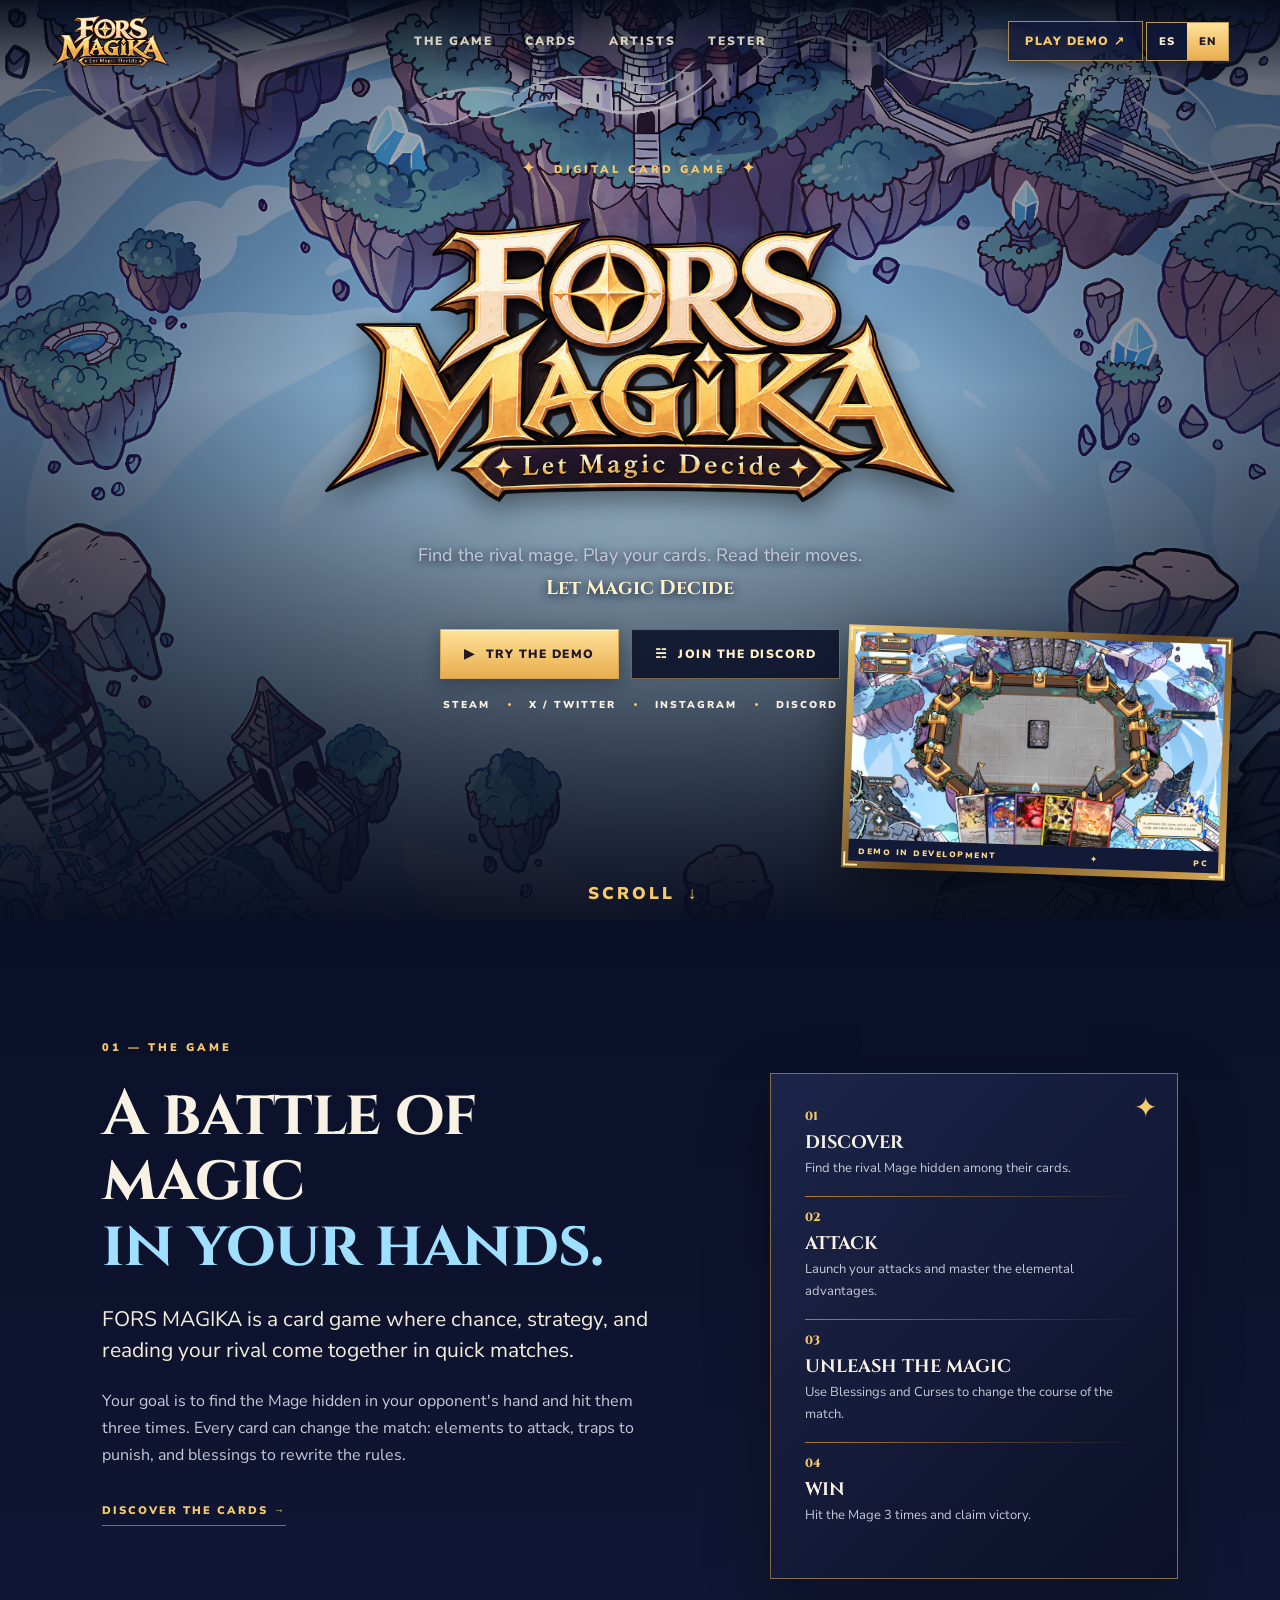
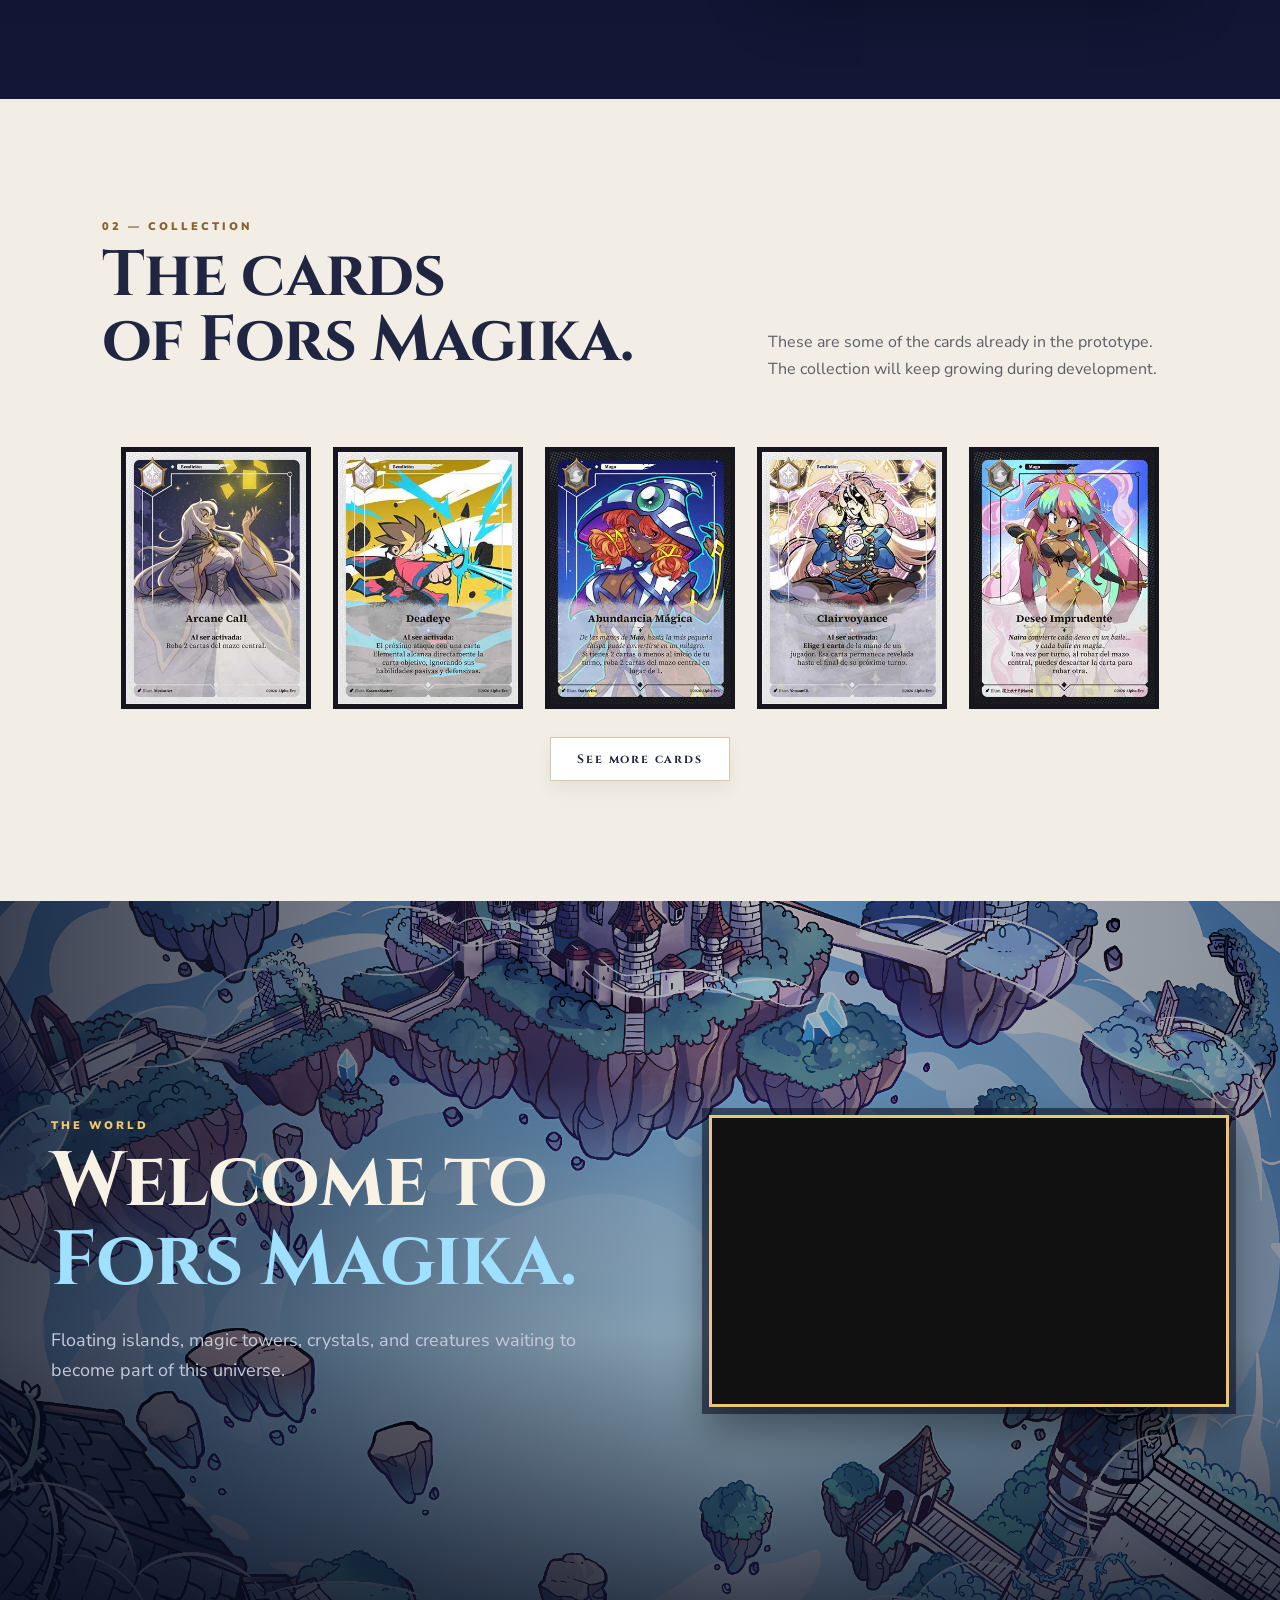
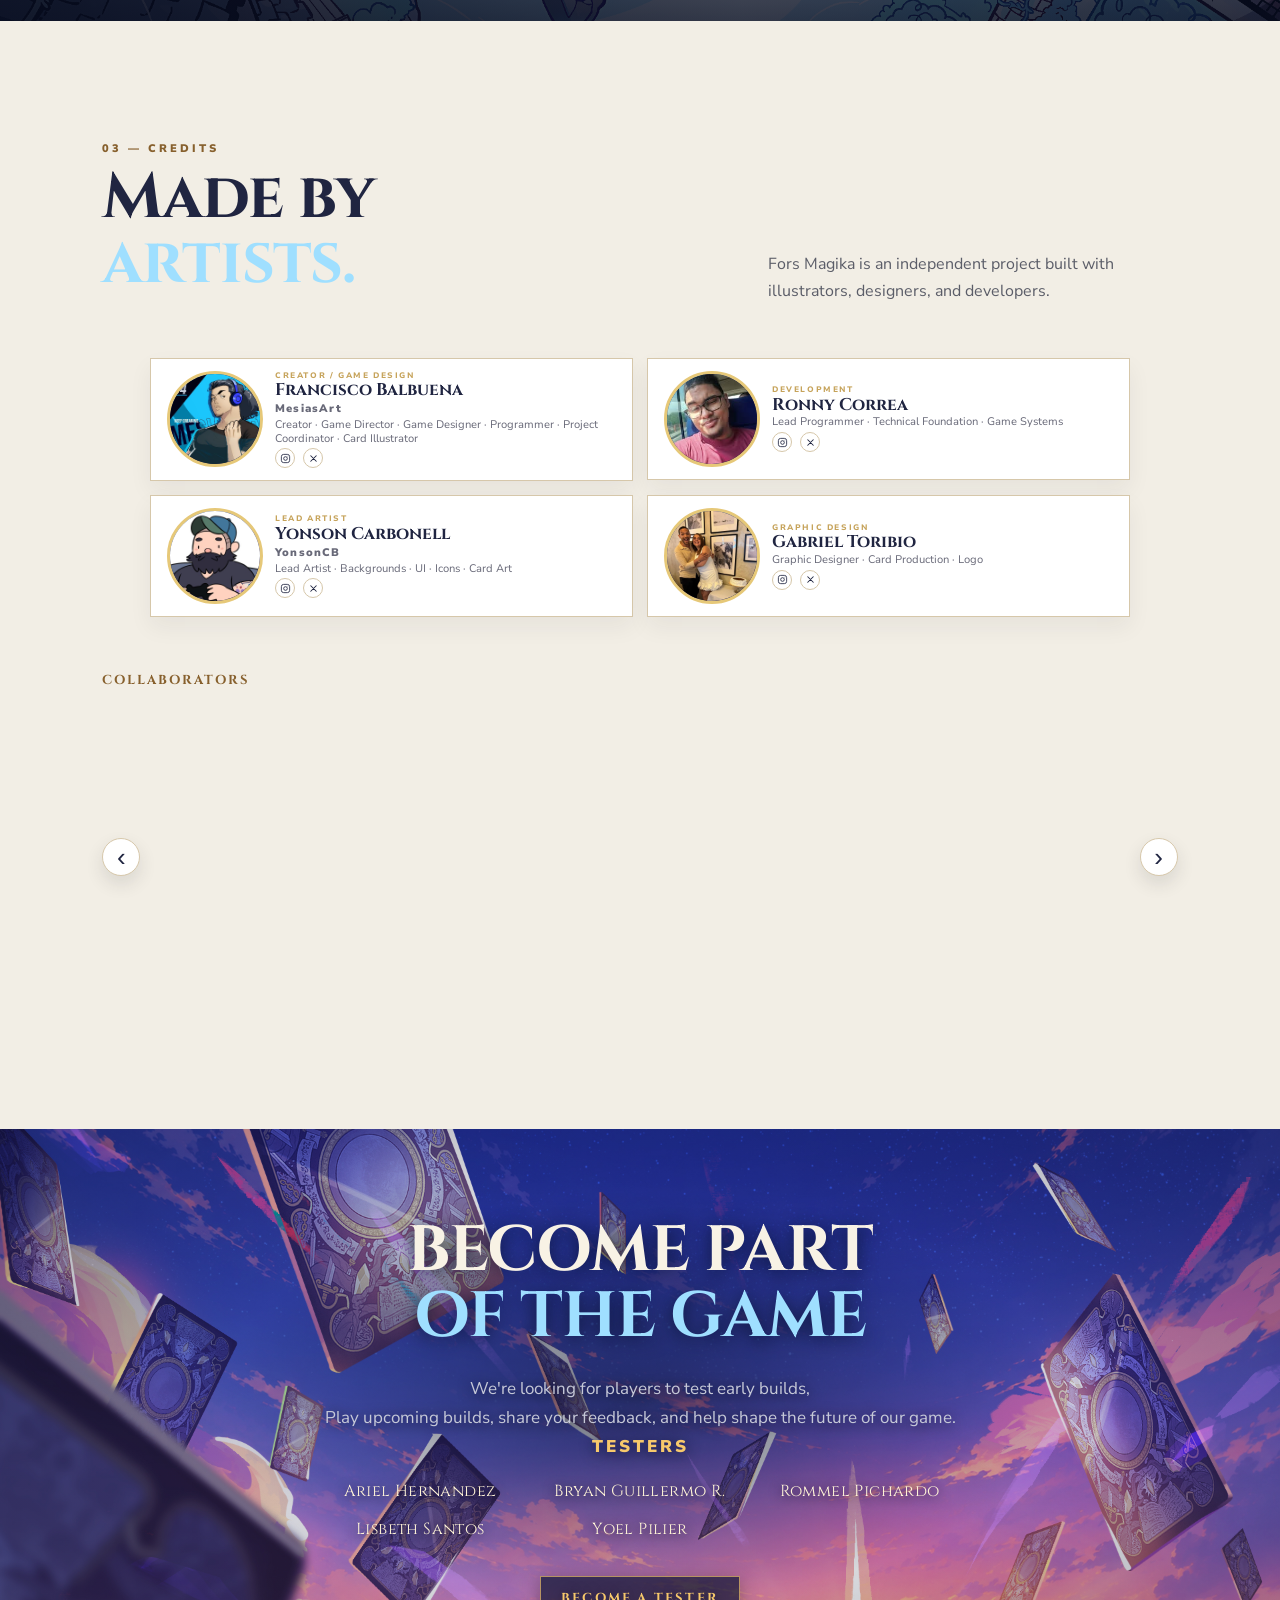
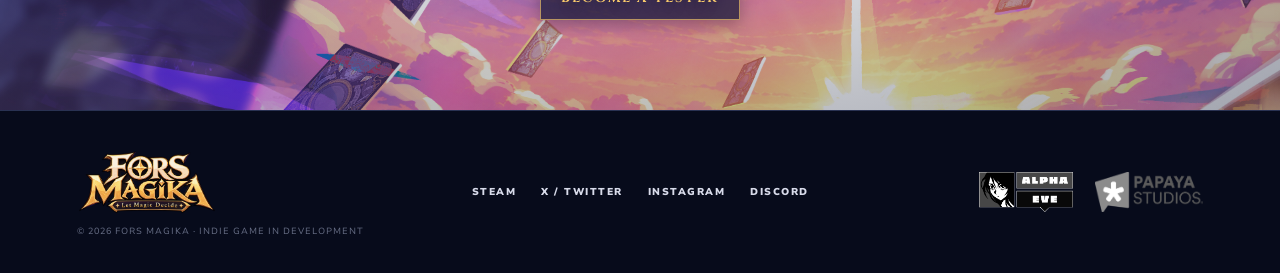
==== index.html @ 30193853 "Rename game to Fors Magika and update logo and cards" ====
<!doctype html>
<html lang="es">
<head>
  <meta charset="utf-8">
  <meta name="viewport" content="width=device-width,initial-scale=1">
  <title data-i18n="meta.homeTitle">Fors Magika — Let Magic Decide</title>
  <meta name="description" data-i18n-content="meta.homeDesc" content="Fors Magika — Let Magic Decide. Un juego de cartas de magia, estrategia y azar. Prueba el demo y únete a la comunidad.">
  <link rel="stylesheet" href="styles.css">
</head>
<body>
  <div class="site-glow"></div>

  <header class="nav">
    <a class="brand" href="#top" aria-label="Fors Magika">
      <img src="assets/logo.png" alt="Fors Magika">
    </a>
    <nav class="nav-links">
      <a href="#game" data-i18n="nav.game">EL JUEGO</a>
      <div class="nav-drop">
        <a href="#cards" data-i18n="nav.cards">CARTAS</a>
        <div class="nav-drop-menu">
          <a href="catalogo.html#cartas" data-i18n="nav.catalog">CATÁLOGO COMPLETO</a>
        </div>
      </div>
      <a href="#artists" data-i18n="nav.artists">ARTISTAS</a>
      <a href="#community" data-i18n="nav.tester">TESTER</a>
    </nav>
    <a class="nav-cta" href="https://www.dropbox.com/scl/fi/zvdg9tkw7526hhj1p68f7/Magikalea.zip?rlkey=9cxnkobzp02itu0sd5bcvub9m&amp;st=lr6iy9vp&amp;dl=1" target="_blank" rel="noreferrer"><span data-i18n="nav.demo">JUGAR DEMO</span> <span>↗</span></a>
  </header>

  <main id="top">
    <section class="hero">
      <div class="hero-art"></div>
      <div class="hero-vignette"></div>

      <div class="hero-content">
        <div class="eyebrow"><span class="spark">✦</span> <span data-i18n="hero.eyebrow">JUEGO DE CARTAS DIGITAL</span> <span class="spark">✦</span></div>
        <img class="hero-logo" src="assets/logo.png" alt="Fors Magika — Let Magic Decide">
        <p class="hero-copy">
          <span data-i18n="hero.copy">Encuentra al mago rival. Juega tus cartas. Lee sus movimientos.</span>
          <strong data-i18n="hero.strong">Let Magic Decide</strong>
        </p>
        <div class="hero-actions">
          <a class="btn btn-gold" href="https://www.dropbox.com/scl/fi/zvdg9tkw7526hhj1p68f7/Magikalea.zip?rlkey=9cxnkobzp02itu0sd5bcvub9m&amp;st=lr6iy9vp&amp;dl=1" target="_blank" rel="noreferrer">
            <span class="btn-icon">▶</span> <span data-i18n="hero.demo">PROBAR EL DEMO</span>
          </a>
          <a class="btn btn-dark" href="TU_LINK_DISCORD" target="_blank" rel="noreferrer">
            <span class="btn-icon">☵</span> <span data-i18n="hero.discord">UNIRME AL DISCORD</span>
          </a>
        </div>
        <div class="social-row">
          <a href="TU_LINK_STEAM" target="_blank" rel="noreferrer">STEAM</a>
          <i></i>
          <a href="https://x.com/magikaleatcg" target="_blank" rel="noreferrer">X / TWITTER</a>
          <i></i>
          <a href="https://www.instagram.com/magikalea.tcg/" target="_blank" rel="noreferrer">INSTAGRAM</a>
          <i></i>
          <a href="TU_LINK_DISCORD" target="_blank" rel="noreferrer">DISCORD</a>
        </div>
      </div>

      <div class="hero-card">
        <div class="frame-corner tl"></div><div class="frame-corner tr"></div>
        <div class="frame-corner bl"></div><div class="frame-corner br"></div>
        <img src="assets/gameplay.png" alt="Partida de Fors Magika" data-i18n-alt="hero.alt">
        <div class="hero-card-caption"><span data-i18n="hero.caption">DEMO EN DESARROLLO</span><span>✦</span><span>PC</span></div>
      </div>

      <div class="scroll-hint"><span data-i18n="hero.scroll">DESPLAZA</span> <span>↓</span></div>
    </section>

    <section class="intro section" id="game">
      <div class="section-kicker" data-i18n="game.kicker">01 — EL JUEGO</div>
      <div class="intro-grid">
        <div>
          <h2 data-i18n-html="game.title">Una batalla de magia<br><em>en tus manos.</em></h2>
          <p class="lead" data-i18n="game.lead">FORS MAGIKA es un juego de cartas donde el azar, la estrategia y la lectura del rival se mezclan en partidas rápidas.</p>
          <p data-i18n="game.body">Tu objetivo es descubrir el Mago escondido en la mano de tu oponente y golpearlo tres veces. Cada carta puede cambiar el rumbo de la partida: elementos para atacar, trampas para castigar y bendiciones para alterar las reglas.</p>
          <a class="text-link" href="#cards"><span data-i18n="game.link">DESCUBRE LAS CARTAS</span> <span>→</span></a>
        </div>
        <div class="rule-card">
          <div class="rule-number">01</div>
          <h3 data-i18n="rule.discover">DESCUBRE</h3>
          <p data-i18n="rule.discoverBody">Encuentra al Mago rival oculto entre sus cartas.</p>
          <div class="rule-line"></div>
          <div class="rule-number">02</div>
          <h3 data-i18n="rule.attack">ATACA</h3>
          <p data-i18n="rule.attackBody">Lanza tus ataques y domina las ventajas elementales.</p>
          <div class="rule-line"></div>
          <div class="rule-number">03</div>
          <h3 data-i18n="rule.magic">DESATA LA MAGIA</h3>
          <p data-i18n="rule.magicBody">Usa Bendiciones y Maldiciones para cambiar el rumbo de la partida.</p>
          <div class="rule-line"></div>
          <div class="rule-number">04</div>
          <h3 data-i18n="rule.win">VENCE</h3>
          <p data-i18n="rule.winBody">Golpea al Mago 3 veces y reclama la victoria.</p>
        </div>
      </div>
    </section>

    <section class="cards-section section" id="cards">
      <div class="section-head">
        <div>
          <div class="section-kicker" data-i18n="cards.kicker">02 — COLECCIÓN</div>
          <h2 data-i18n-html="cards.title">Las cartas<br><em>de Fors Magika.</em></h2>
        </div>
        <p data-i18n="cards.lead">Estas son algunas de las cartas que ya forman parte del prototipo. La colección seguirá creciendo durante el desarrollo.</p>
      </div>

      <div class="card-gallery" id="card-gallery"></div>
      <a class="more-link" href="catalogo.html#cartas" data-i18n="cards.more">Ver más cartas</a>
    </section>

    <section class="world-section">
      <div class="world-bg"></div>
      <div class="world-layout">
        <div class="world-content">
          <div class="section-kicker" data-i18n="world.kicker">EL MUNDO</div>
          <h2 data-i18n-html="world.title">Bienvenido a<br><em>Fors Magika.</em></h2>
          <p data-i18n="world.body">Islas flotantes, torres mágicas, cristales y criaturas que esperan convertirse en parte de este universo.</p>
        </div>
        <div class="world-video">
          <iframe
            src="https://www.youtube.com/embed/CSy9jmw802Y"
            title="Video de Fors Magika"
            data-i18n-title="world.video"
            frameborder="0"
            allow="accelerometer; autoplay; clipboard-write; encrypted-media; gyroscope; picture-in-picture; web-share"
            referrerpolicy="strict-origin-when-cross-origin"
            allowfullscreen
            loading="lazy"></iframe>
        </div>
      </div>
    </section>

    <section class="artists section" id="artists">
      <div class="section-kicker" data-i18n="artists.kicker">03 — CRÉDITOS</div>
      <div class="section-head">
        <h2 data-i18n-html="artists.title">Hecho por<br><em>artistas.</em></h2>
        <p data-i18n="artists.lead">Fors Magika es un proyecto independiente construido junto a ilustradores, diseñadores y desarrolladores.</p>
      </div>
      <div class="artist-leads" id="artist-leads"></div>
      <div class="roster-block">
        <div class="roster-kicker" data-i18n="artists.roster">Colaboradores</div>
        <div class="carousel-shell" id="artist-carousel">
          <button type="button" class="carousel-nav prev" aria-label="Artistas anteriores" data-i18n-aria="artists.prev">‹</button>
          <div class="carousel-viewport">
            <div class="carousel-track" id="artist-roster"></div>
          </div>
          <button type="button" class="carousel-nav next" aria-label="Artistas siguientes" data-i18n-aria="artists.next">›</button>
        </div>
      </div>
    </section>

    <section class="community" id="community">
      <div class="community-bg"></div>
      <div class="community-inner">
        <h2 data-i18n-html="community.title">Forma parte<br><em>del juego</em></h2>
        <p class="community-lead" data-i18n="community.lead">Buscamos jugadores para probar las versiones tempranas,</p>
        <p class="community-body" data-i18n="community.body">Juega las próximas versiones, comparte tu opinión y ayuda a dar forma al futuro del juego.</p>
        <p class="tester-kicker" data-i18n="community.testers" hidden>TESTERS</p>
        <ul class="tester-list" id="tester-list" hidden></ul>
        <a class="tester-cta" href="https://www.instagram.com/magikalea.tcg/" target="_blank" rel="noreferrer" data-i18n="community.become">BECOME A TESTER</a>
      </div>
    </section>
  </main>

  <footer>
    <div class="footer-brand">
      <img src="assets/logo.png" alt="Fors Magika">
      <span class="copyright">© 2026 FORS MAGIKA · INDIE GAME IN DEVELOPMENT</span>
    </div>
    <div class="footer-links">
      <a href="TU_LINK_STEAM">STEAM</a>
      <a href="https://x.com/magikaleatcg" target="_blank" rel="noreferrer">X / TWITTER</a>
      <a href="https://www.instagram.com/magikalea.tcg/" target="_blank" rel="noreferrer">INSTAGRAM</a>
      <a href="TU_LINK_DISCORD">DISCORD</a>
    </div>
    <div class="footer-partners">
      <a href="https://alphaeve.net/" target="_blank" rel="noopener noreferrer"><img src="assets/alpha eve logo.png" alt="Alpha Eve"></a>
      <a href="https://www.instagram.com/papayastudios/" target="_blank" rel="noopener noreferrer"><img src="assets/papaya studios logo.png" alt="Papaya Studios"></a>
    </div>
  </footer>

  <script src="artistas.js"></script>
  <script src="script.js"></script>
</body>
</html>
---- styles.css ----
@import url('https://fonts.googleapis.com/css2?family=Cinzel:wght@500;600;700;800&family=Nunito+Sans:wght@400;600;700;800;900&display=swap');

:root{
  --navy:#111a3b; --deep:#080d20; --blue:#7edcff; --gold:#f7c96b;
  --gold2:#b87825; --cream:#fff4d7; --ink:#1b1a27; --purple:#604a88;
}
*{box-sizing:border-box}
html{scroll-behavior:smooth}
body{margin:0;background:#0a1027;color:#f8f2e5;font-family:"Nunito Sans",sans-serif;overflow-x:hidden}
a{color:inherit;text-decoration:none}
.site-glow{position:fixed;inset:0;pointer-events:none;background:radial-gradient(circle at 50% 0,rgba(97,202,255,.10),transparent 35%);z-index:0}
.nav{position:absolute;top:0;left:0;right:0;z-index:20;height:82px;padding:12px 4vw;display:flex;align-items:center;justify-content:space-between;background:linear-gradient(180deg,rgba(5,10,25,.9),transparent)}
.brand{width:120px}.brand img{width:100%;height:auto;display:block}
.nav-links{display:flex;gap:32px;font-size:12px;font-weight:900;letter-spacing:2px;color:#f5ead0;align-items:center}
.nav-links a{opacity:.85;transition:.2s}.nav-links a:hover{color:var(--gold);opacity:1}
.nav-drop{position:relative}
.nav-drop > a{display:inline-block}
.nav-drop-menu{
  position:absolute;top:100%;left:50%;transform:translateX(-50%);
  padding-top:12px;min-width:220px;display:none;z-index:30
}
.nav-drop:hover .nav-drop-menu,.nav-drop:focus-within .nav-drop-menu{display:block}
.nav-drop-menu a{
  display:block;white-space:nowrap;opacity:1;
  padding:12px 16px;letter-spacing:1.4px;
  background:rgba(8,13,32,.94);border:1px solid rgba(247,201,107,.45);
  box-shadow:0 10px 24px rgba(0,0,0,.35)
}
.nav-drop-menu a:hover{background:rgba(16,23,54,.98);color:var(--gold)}
.nav-cta,.btn{font-weight:900;letter-spacing:1.5px;font-size:12px}
.nav-cta{margin-right:86px;padding:11px 16px;border:1px solid rgba(247,201,107,.65);background:rgba(16,23,54,.78);box-shadow:0 4px 18px rgba(0,0,0,.3)}
.lang-switch{position:fixed;top:22px;right:4vw;z-index:40;display:flex;border:1px solid rgba(247,201,107,.75);background:rgba(16,23,54,.92);box-shadow:0 4px 18px rgba(0,0,0,.35)}
.lang-switch button{border:0;background:transparent;color:#f5ead0;font-family:"Nunito Sans",sans-serif;font-weight:900;font-size:11px;letter-spacing:1px;padding:11px 12px;cursor:pointer}
.lang-switch button.is-active{background:linear-gradient(#ffe29a,#e8ad4d);color:#21172a}
.lang-switch button:hover{color:var(--gold)}
.lang-switch button.is-active:hover{color:#21172a}
.nav-cta span{color:var(--gold)}
.hero{min-height:920px;position:relative;display:grid;place-items:center;overflow:hidden;padding:120px 5vw 70px}
.hero-art{position:absolute;inset:0;background-image:url("assets/world-bg.png");background-size:cover;background-position:center;filter:saturate(.9)}
.hero-vignette{position:absolute;inset:0;background:linear-gradient(180deg,rgba(8,13,32,.25),rgba(8,13,32,.08) 42%,rgba(8,13,32,.96) 100%),radial-gradient(circle at 50% 42%,transparent 15%,rgba(8,13,32,.5) 75%)}
.hero-content{position:relative;z-index:3;text-align:center;max-width:760px;margin-top:-100px}
.eyebrow,.section-kicker{font-size:11px;letter-spacing:3px;font-weight:900;color:var(--gold);text-transform:uppercase}
.spark{font-size:15px;margin:0 10px}
.hero-logo{width:min(650px,85vw);margin:18px auto 4px;filter:drop-shadow(0 10px 15px rgba(0,0,0,.5))}
.hero-copy{font-size:18px;line-height:1.65;max-width:650px;margin:10px auto 25px;text-shadow:0 2px 10px #081027}
.hero-copy strong{display:block;color:#fff2c7;font-family:Cinzel,serif;font-size:20px}
.hero-actions{display:flex;justify-content:center;gap:12px;flex-wrap:wrap}
.btn{display:inline-flex;align-items:center;justify-content:center;gap:10px;padding:15px 23px;min-height:50px;border:1px solid #d8a64f;transition:transform .2s,box-shadow .2s}
.btn:hover{transform:translateY(-2px);box-shadow:0 9px 25px rgba(0,0,0,.28)}
.btn-gold{color:#21172a;background:linear-gradient(#ffe29a,#e8ad4d);box-shadow:inset 0 1px #fff4ca,0 4px 18px rgba(0,0,0,.3)}
.btn-dark{background:rgba(9,15,39,.85);color:#fff0c8;border-color:#7d6643}
.btn-outline{background:rgba(10,15,37,.25);border-color:rgba(255,235,183,.6);color:#fff}
.btn-icon{font-size:13px}
.social-row{display:flex;justify-content:center;align-items:center;gap:18px;margin-top:19px;font-size:10px;letter-spacing:2px;font-weight:900}
.social-row i{width:3px;height:3px;border-radius:50%;background:var(--gold)}
.hero-card{position:absolute;z-index:2;right:4vw;bottom:46px;width:min(410px,30vw);padding:7px;background:linear-gradient(135deg,#f2cc72,#66441d,#d8aa55);box-shadow:0 18px 50px rgba(0,0,0,.5);transform:rotate(2deg)}
.hero-card img{display:block;width:100%;height:auto}
.hero-card-caption{display:flex;justify-content:space-between;padding:7px 10px 4px;background:#121a38;font-size:8px;letter-spacing:1.5px;font-weight:900;color:#f7d886}
.frame-corner{position:absolute;width:14px;height:14px;border:2px solid #ffe9a9;z-index:3}.tl{top:2px;left:2px;border-right:0;border-bottom:0}.tr{top:2px;right:2px;border-left:0;border-bottom:0}.bl{bottom:2px;left:2px;border-right:0;border-top:0}.br{bottom:2px;right:2px;border-left:0;border-top:0}
.scroll-hint{position:absolute;bottom:15px;left:50%;transform:translateX(-50%);z-index:4;font-size:9px;letter-spacing:3px;font-weight:900;color:#c8d9ed}.scroll-hint span{color:var(--gold);font-size:17px;margin-left:7px}

.section{position:relative;z-index:2;padding:120px 8vw;background:linear-gradient(#0a1027,#111735)}
.intro-grid{display:grid;grid-template-columns:1.15fr .85fr;gap:9vw;max-width:1200px;margin:18px auto 0}
h2{font-family:Cinzel,serif;font-size:clamp(38px,5vw,70px);line-height:1.02;margin:10px 0 25px;letter-spacing:-1px}
h2 em{font-style:normal;color:#9fdfff}
p{color:#c6c9d8;line-height:1.7;font-size:16px}
.lead{font-size:21px;color:#f4eddc;line-height:1.5}
.text-link{display:inline-block;margin-top:18px;font-weight:900;font-size:11px;letter-spacing:2px;color:var(--gold);border-bottom:1px solid rgba(247,201,107,.5);padding-bottom:7px}
.rule-card{border:1px solid rgba(226,177,83,.55);background:linear-gradient(135deg,rgba(29,37,74,.96),rgba(11,16,39,.96));padding:34px;position:relative;box-shadow:0 20px 60px rgba(0,0,0,.25)}
.rule-card:before{content:"✦";position:absolute;right:20px;top:15px;color:var(--gold);font-size:28px}
.rule-number{color:var(--gold);font-family:Cinzel;font-size:12px;font-weight:800}
.rule-card h3{font-family:Cinzel;font-size:18px;margin:6px 0 2px}.rule-card p{margin:0 0 17px;font-size:13px}.rule-line{height:1px;background:linear-gradient(90deg,#b17a2e,transparent);margin:12px 0}

.cards-section{background:#f2eee5;color:#1d2240;overflow:hidden}
.cards-section .section-kicker{color:#87602d}
.cards-section h2,.cards-section h2 em{color:#202541}
.cards-section .section-head>p{color:#5b5d68}
.section-head{display:flex;align-items:end;justify-content:space-between;gap:50px;max-width:1200px;margin:auto}.section-head>p{max-width:410px}
.card-gallery{max-width:1200px;margin:48px auto 8px;display:flex;justify-content:center;align-items:flex-start;gap:22px}
.tcg-card{width:190px;flex:none;transition:transform .3s}
.tcg-card:hover{transform:translateY(-10px);z-index:2}
.tcg-card img{display:block;width:100%;height:auto;border:5px solid #17151e;background:#111;-webkit-user-drag:none;user-select:none}
.card-artists{display:flex;flex-direction:column;gap:8px;margin-top:8px}
.card-artist{width:100%;padding:6px 8px 6px 6px;background:#fff;border:1px solid #d6c7aa;display:flex;align-items:center;gap:8px;text-align:left;box-shadow:0 8px 16px rgba(42,39,49,.06)}
.card-artist .artist-avatar{width:52px;height:52px;flex:none;font-size:14px;border-width:2px}
.card-artist .artist-avatar.is-empty svg{width:18px;height:18px}
.card-artist-info{min-width:0;display:flex;flex-direction:column;align-items:flex-start;justify-content:center}
.card-artist-name{margin:0;font-family:Cinzel,serif;font-size:10px;font-weight:700;letter-spacing:.2px;line-height:1.15;color:#202541;text-transform:uppercase}
.card-artist-role{margin:2px 0 0;font-size:8px;line-height:1.2;color:#89602c;letter-spacing:.15px;white-space:nowrap}
.card-artist .artist-socials{margin-top:3px;justify-content:flex-start}
.card-artist .artist-socials a,.card-artist .artist-socials span{width:18px;height:18px}
.card-artist .artist-socials svg{width:10px;height:10px}
.more-link{display:block;width:max-content;margin:28px auto 0;padding:13px 26px;background:#fff;border:1px solid #d6c7aa;color:#202541;font-family:Cinzel,serif;font-size:12px;letter-spacing:1.8px;font-weight:700;box-shadow:0 8px 18px rgba(42,39,49,.06)}
.more-link:hover{background:#202541;color:#f7c96b;border-color:#202541}

.world-section{min-height:720px;position:relative;display:grid;place-items:center;overflow:hidden}
.world-bg{position:absolute;inset:0;background:url("assets/world-bg.png") center/cover;filter:saturate(.95);transform:scaleX(-1)}
.world-section:after{content:"";position:absolute;inset:0;background:linear-gradient(90deg,rgba(7,12,31,.78),rgba(7,12,31,.28) 58%,rgba(7,12,31,.45)),linear-gradient(0deg,rgba(7,12,31,.75),transparent 40%)}
.world-layout{position:relative;z-index:2;display:grid;grid-template-columns:minmax(280px,1fr) minmax(280px,520px);align-items:center;gap:48px;width:min(1180px,92vw);padding:90px 0}
.world-content{max-width:560px;margin:0;padding:0}.world-content h2{font-size:clamp(45px,6vw,78px)}.world-content p{font-size:18px}
.world-video{position:relative;aspect-ratio:16/9;background:#111;border:3px solid #e6c878;box-shadow:0 0 0 7px rgba(7,12,31,.55),0 22px 40px rgba(0,0,0,.45)}
.world-video iframe{position:absolute;inset:0;width:100%;height:100%;border:0}

.artists{background:#f2eee5;color:#1d2240}.artists .section-kicker{color:#87602d}.artists h2{color:#202541}.artists .section-head p{color:#5b5d68}
.artist-leads{max-width:980px;margin:36px auto 0;display:grid;grid-template-columns:repeat(2,minmax(0,1fr));gap:14px;align-items:start}
.artist-card{padding:12px 16px;background:#fff;border:1px solid #d6c7aa;display:flex;flex-direction:row;align-items:center;gap:12px;text-align:left;box-shadow:0 10px 22px rgba(42,39,49,.06)}
.artist-card .artist-avatar{width:96px;height:96px;flex:none;font-size:22px;border-width:3px}
.artist-card-body{min-width:0;flex:1;display:flex;flex-direction:column;justify-content:center;align-items:flex-start;gap:1px}
.artist-card .artist-kicker{margin:0;font-size:8px;letter-spacing:1.6px;font-weight:800;color:#c6a35a;text-transform:uppercase;line-height:1.2}
.artist-avatar{width:118px;height:118px;flex:none;display:grid;place-items:center;border-radius:50%;overflow:hidden;font-family:Cinzel,serif;font-weight:800;font-size:28px;color:#fff;background:radial-gradient(circle at 35% 25%,#91dcff,#493b78 65%,#171b38);border:4px solid #e6c878;box-shadow:inset 0 0 0 2px #1c2347}
.artist-avatar img{width:100%;height:100%;object-fit:cover;display:block}
.artist-avatar.is-empty{background:#f7f1e6;color:#c4b496;box-shadow:none}
.artist-avatar.is-empty svg{width:46px;height:46px}
.artist-card small{margin-top:16px;font-size:9px;letter-spacing:1.6px;color:#89602c;font-weight:900}
.artist-card h3{font-family:Cinzel,serif;font-size:17px;line-height:1.1;color:#202541;margin:0;overflow-wrap:break-word;text-align:left}
.artist-card .artist-handle{margin:0;font-size:11px}
.artist-card .artist-roles{margin:0}
.artist-card .artist-roles li{font-size:11px;line-height:1.25}
.artist-card .artist-socials{margin:2px 0 0;padding-top:0;justify-content:flex-start}
.artist-card .artist-socials a,.artist-card .artist-socials span{width:20px;height:20px}
.artist-card .artist-socials svg{width:11px;height:11px}
.artist-card-body p{margin:0}
.artist-card small{display:block;max-width:100%}
.artist-handle{margin:6px 0 0;font-size:11px;letter-spacing:1.2px;font-weight:900;color:#89602c}
.artist-roles{list-style:none;margin:6px 0 0;padding:0}
.artist-roles li{font-size:12px;color:#686978;line-height:1.45}
.artist-card p{font-size:13px;color:#686978;margin:8px 0 0;line-height:1.45}
.artist-socials{display:flex;gap:8px;justify-content:center;margin-top:14px}
.artist-socials a,.artist-socials span{width:32px;height:32px;display:grid;place-items:center;border-radius:50%;border:1px solid #d6c7aa;color:#202541;background:#fff}
.artist-socials a:hover{background:#202541;color:#f7c96b;border-color:#202541}
.artist-socials span{opacity:.38}
.artist-socials svg{width:14px;height:14px;display:block}
.roster-block{max-width:1200px;margin:54px auto 0}
.roster-kicker{font-family:Cinzel,serif;font-size:13px;letter-spacing:2px;font-weight:700;color:#87602d;text-transform:uppercase;margin-bottom:16px}
.carousel-shell{position:relative}
.carousel-viewport{overflow:hidden;padding:10px 0 18px;mask-image:linear-gradient(90deg,transparent,#000 7%,#000 93%,transparent);-webkit-mask-image:linear-gradient(90deg,transparent,#000 7%,#000 93%,transparent)}
.carousel-track{display:flex;gap:16px;width:max-content;will-change:transform}
.carousel-nav{position:absolute;top:50%;z-index:3;transform:translateY(-50%);width:38px;height:38px;border-radius:50%;border:1px solid #d6c7aa;background:#fff;color:#202541;font-size:26px;line-height:1;cursor:pointer;box-shadow:0 8px 18px rgba(42,39,49,.12)}
.carousel-nav:hover{background:#202541;color:#f7c96b;border-color:#202541}
.carousel-nav.prev{left:0}.carousel-nav.next{right:0}
.flip-card{width:180px;height:276px;flex:none;perspective:900px}
.flip-inner{position:relative;width:100%;height:100%;transform-style:preserve-3d;transition:transform .6s}
.flip-card.is-flipped .flip-inner{transform:rotateY(180deg)}
.flip-face{position:absolute;inset:0;display:flex;flex-direction:column;align-items:center;text-align:center;backface-visibility:hidden;-webkit-backface-visibility:hidden;border:1px solid #d6c7aa;box-shadow:0 10px 24px rgba(42,39,49,.08);overflow:hidden}
.flip-front{padding:16px 12px 14px;background:#fff}
.flip-back{padding:8px;background:#17182a;transform:rotateY(180deg);justify-content:flex-end}
.flip-card .artist-avatar{width:78px;height:78px;font-size:20px;border-width:3px}
.flip-card .artist-avatar.is-empty svg{width:32px;height:32px}
.flip-person{display:flex;flex-direction:column;align-items:center;width:100%}
.flip-card h3{font-family:Cinzel,serif;font-size:15px;color:#202541;margin:12px 0 0;line-height:1.25;overflow-wrap:break-word}
.flip-card .artist-socials{margin-top:10px}
.flip-front.is-duo{padding:10px 8px 10px;justify-content:flex-start}
.flip-front.is-duo .flip-person + .flip-person{margin-top:14px}
.flip-front.is-duo .artist-avatar{width:46px;height:46px;font-size:13px;border-width:2px}
.flip-front.is-duo .artist-avatar.is-empty svg{width:20px;height:20px}
.flip-front.is-duo h3{font-size:12px;margin:4px 0 0}
.flip-front.is-duo .artist-socials{margin-top:4px;gap:6px}
.flip-front.is-duo .artist-socials a,.flip-front.is-duo .artist-socials span{width:24px;height:24px}
.flip-front.is-duo .artist-socials svg{width:12px;height:12px}
.flip-front.is-duo .flip-toggle{padding:6px 10px}
.flip-card-art{width:100%;flex:1;min-height:0;object-fit:contain;background:#0d1020;-webkit-user-drag:none;user-select:none}
.catalog-page{background:#f2eee5}
.catalog-page .nav{position:sticky;top:0;height:74px;background:#111a3b;z-index:20}
.catalog-page .nav-actions{display:flex;align-items:center;gap:12px;flex-shrink:0}
.catalog-page .nav-cta{margin-right:0;display:flex;align-items:center;height:40px;white-space:nowrap}
.catalog-page .lang-switch{position:static;height:40px}
.catalog-page .lang-switch button{padding-top:0;padding-bottom:0}
.catalog-page #artistas,.catalog-page #cartas{scroll-margin-top:86px}
.catalog{background:#f2eee5;color:#1d2240}
.catalog .section-kicker{color:#87602d}
.catalog h2{color:#202541}
.catalog-lead{max-width:560px;margin:0;color:#5b5d68}
.catalog-production{max-width:980px;margin:10px auto 0;color:#202541;font-family:Cinzel,serif;font-size:15px;line-height:1.45;text-align:center}
.catalog-tabs{display:flex;flex-wrap:wrap;justify-content:center;gap:8px;max-width:980px;margin:22px auto 0}
.catalog-tabs button{border:1px solid #d6c7aa;background:#fff;color:#202541;font-family:Cinzel,serif;font-size:12px;letter-spacing:1px;font-weight:700;padding:10px 14px;cursor:pointer}
.catalog-tabs button.is-active,.catalog-tabs button:hover{background:#202541;color:#f7c96b;border-color:#202541}
.catalog-empty{grid-column:1/-1;margin:8px 0 0;color:#5b5d68}
.catalog-block + .catalog-block{margin-top:72px}
.catalog-back{display:inline-block;margin-bottom:18px;font-size:12px;font-weight:900;letter-spacing:1px;color:#89602c}
.catalog-artists{display:flex;flex-wrap:wrap;gap:18px;justify-content:center;max-width:1100px;margin:40px auto 0}
.catalog-cards{display:grid;grid-template-columns:repeat(auto-fill,minmax(160px,1fr));gap:22px;max-width:980px;margin:18px auto 0;align-items:start}
.catalog-card{text-align:center}
.catalog-card img{display:block;width:100%;height:auto;border:4px solid #17151e;background:#111;-webkit-user-drag:none;user-select:none}
.catalog-soon-card{aspect-ratio:340/476;display:grid;place-items:center;background:#111;border:4px solid #17151e;color:#f7c96b;padding:16px;text-align:center}
.catalog-soon-card span{font-family:Cinzel,serif;font-size:15px;font-weight:700;letter-spacing:1.4px;line-height:1.3;text-transform:uppercase}
.flip-empty{flex:1;display:grid;place-items:center;width:100%;color:#f7c96b;font-size:12px;letter-spacing:1px;padding:12px}
.flip-toggle{margin-top:auto;border:1px solid #d6c7aa;background:#fff;color:#202541;font-family:Cinzel,serif;font-size:10px;letter-spacing:1px;font-weight:700;padding:8px 12px;cursor:pointer}
.flip-toggle:hover{background:#202541;color:#f7c96b;border-color:#202541}
.flip-back .flip-toggle{width:100%;margin-top:8px;background:#12182f;color:#f7c96b;border-color:#e6c878}
@media(prefers-reduced-motion:reduce){
  .flip-inner{transition:none}
}

.community{position:relative;min-height:570px;display:grid;place-items:center;text-align:center;overflow:hidden}.community-bg{position:absolute;inset:0;background:url("assets/Fondo_Inicio.jpg") center 42%/cover no-repeat}.community:after{content:"";position:absolute;inset:0;background:radial-gradient(ellipse at 50% 46%,rgba(8,16,42,.58),rgba(8,16,42,.16) 46%,rgba(8,16,42,.38))}
.community-inner{position:relative;z-index:2;max-width:860px;padding:90px 20px}.community h2{margin-top:0;text-transform:uppercase;text-shadow:0 3px 18px rgba(8,16,42,.85)}.community p{max-width:640px;margin:0 auto;font-size:17px;text-shadow:0 2px 14px rgba(8,16,42,.9)}.community-lead{margin-bottom:6px}.community-body{margin-bottom:8px}.tester-kicker{margin:34px auto 0;font-size:11px;letter-spacing:3px;font-weight:900;color:var(--gold);text-shadow:0 2px 14px rgba(8,16,42,.9)}.tester-list{display:grid;grid-template-columns:repeat(3,minmax(0,1fr));gap:16px 28px;list-style:none;margin:18px auto 0;padding:0;max-width:720px}.tester-list li{font-family:Cinzel,serif;font-size:16px;letter-spacing:.4px;color:#fff4d7;text-shadow:0 2px 12px rgba(8,16,42,.9)}.tester-cta{display:inline-block;margin:36px auto 0;padding:12px 20px;border:1px solid rgba(247,201,107,.65);background:rgba(16,23,54,.72);color:var(--gold);font-family:Cinzel,serif;font-size:13px;font-weight:700;letter-spacing:2.2px;text-shadow:0 2px 14px rgba(8,16,42,.9);box-shadow:0 4px 18px rgba(0,0,0,.3)}.tester-cta:hover{color:#21172a;background:linear-gradient(#ffe29a,#e8ad4d);border-color:#e8ad4d}.big{min-width:235px}

footer{background:#070b1b;border-top:1px solid #293252;padding:36px 6vw;display:grid;grid-template-columns:1fr auto 1fr;align-items:center;gap:30px}.footer-brand img{width:140px;display:block}.footer-links{display:flex;gap:25px;font-size:10px;letter-spacing:1.5px;font-weight:900;color:#d8dbea}.copyright{display:block;margin-top:8px;color:#666d84;font-size:9px;letter-spacing:1px}.footer-partners{display:flex;justify-content:flex-end;align-items:center;gap:22px}.footer-partners img{height:40px;width:auto;display:block;filter:grayscale(1);transition:filter .2s ease}.footer-partners a:hover img,.footer-partners a:focus-visible img{filter:grayscale(0)}.footer-partners a:focus-visible{outline:2px solid var(--gold);outline-offset:6px}

@media(max-width:900px){
  .catalog-page .nav-actions{gap:8px}.catalog-page .nav-cta,.catalog-page .lang-switch{height:36px}
  .nav-links{display:none}.nav{height:70px}.nav-cta{font-size:9px;margin-right:70px}
  .lang-switch{top:16px}.lang-switch button{padding:9px 9px;font-size:10px}
  .hero{min-height:860px;padding-top:100px}.hero-content{margin-top:-120px}.hero-card{width:280px;right:50%;transform:translateX(50%) rotate(2deg);bottom:25px}.hero-copy{font-size:15px}.hero-copy strong{font-size:16px}
  .intro-grid{grid-template-columns:1fr;gap:35px}.section{padding:85px 7vw}
  .section-head{display:block}.section-head>p{max-width:600px}
  .card-gallery{justify-content:flex-start;overflow-x:auto;padding:20px 30px 35px;scroll-snap-type:x mandatory}.tcg-card{min-width:190px;scroll-snap-align:center}
  .world-layout{grid-template-columns:1fr;width:min(640px,92vw);padding:72px 0}
  .world-content{text-align:center;max-width:none}
  .world-section{min-height:0}
  .artist-leads{grid-template-columns:repeat(2,1fr)}
  footer{grid-template-columns:1fr;text-align:center}.footer-brand img{margin:auto}.copyright{text-align:center}.footer-links{justify-content:center}.footer-partners{justify-content:center;gap:18px}.footer-partners img{height:34px}
}
@media(max-width:560px){
  .hero{min-height:800px}.hero-logo{width:94vw}.hero-content{margin-top:-130px}.eyebrow{font-size:8px}.hero-card{width:230px}.social-row{font-size:8px;gap:9px}
  h2{font-size:42px}.lead{font-size:18px}.tcg-card{width:160px}
  .artist-leads{grid-template-columns:1fr}
  .flip-card{width:156px;height:276px}
  .artist-card h3{font-size:20px}
}
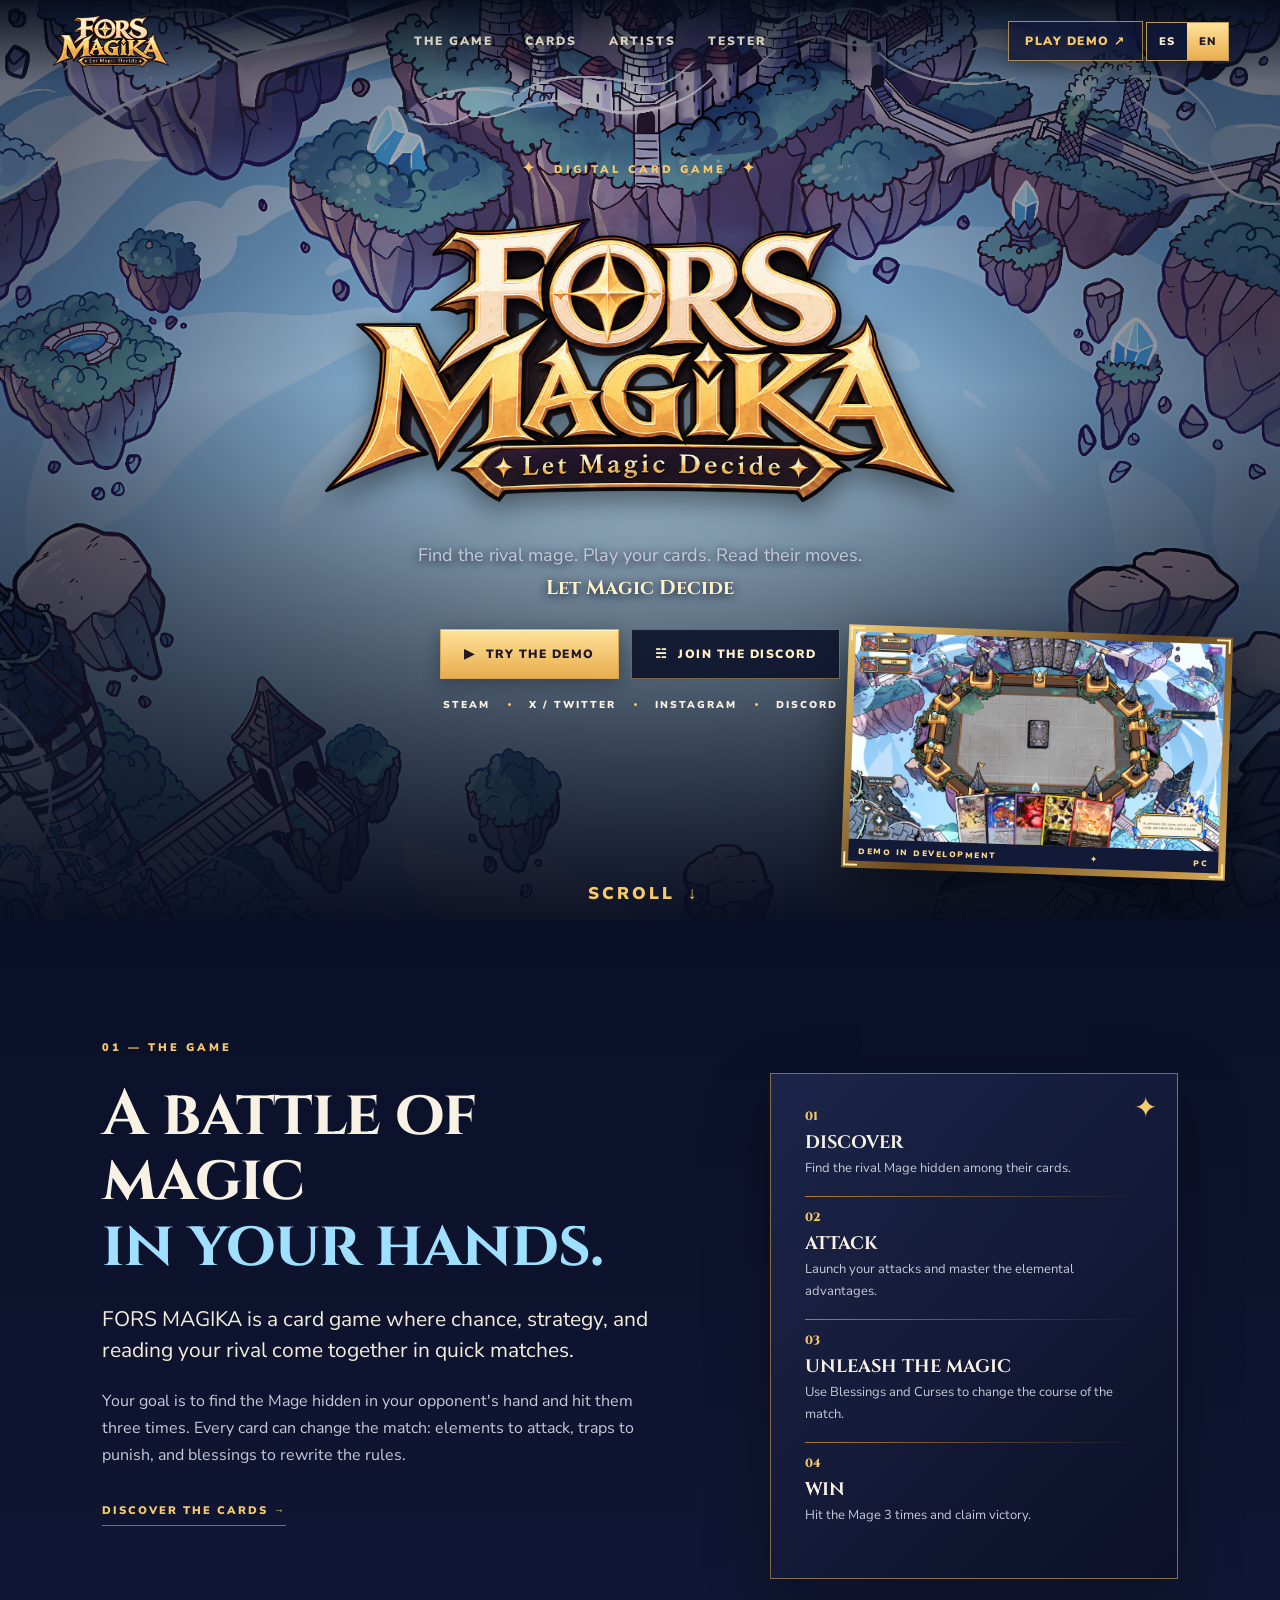
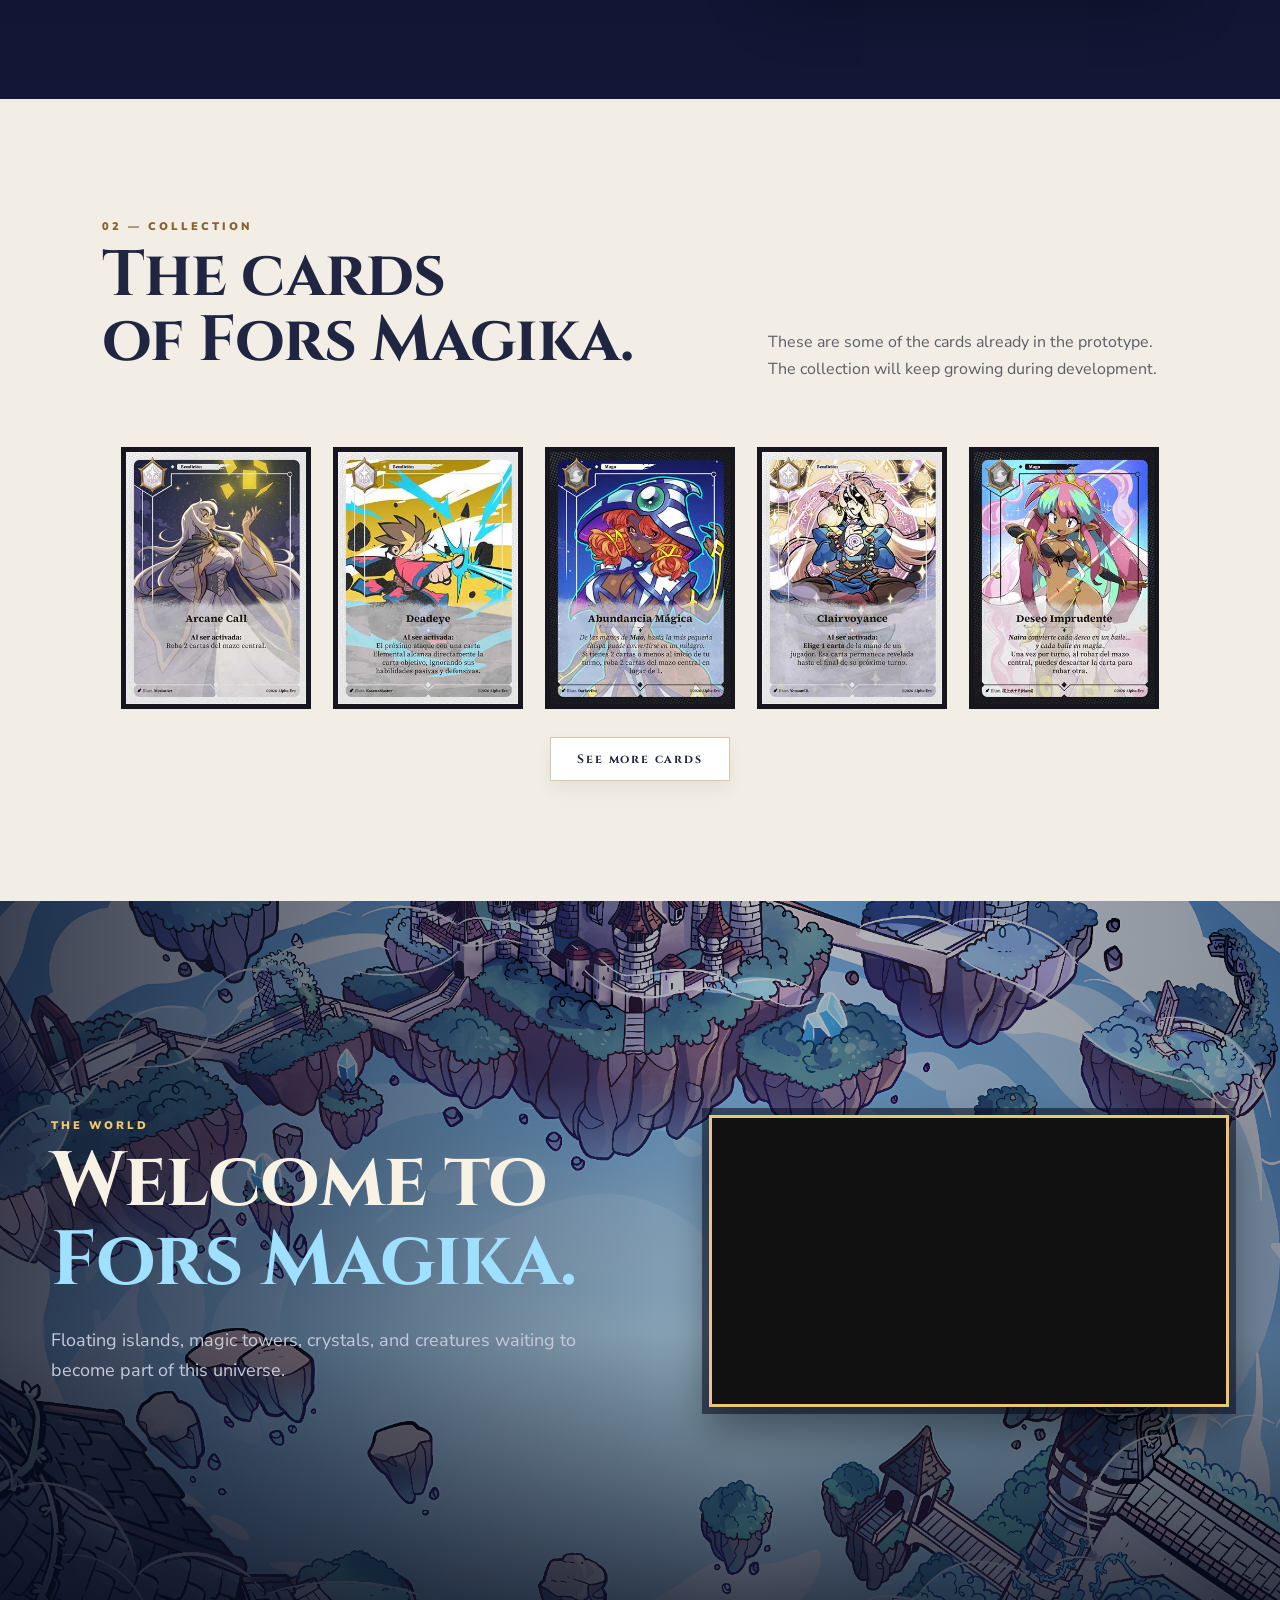
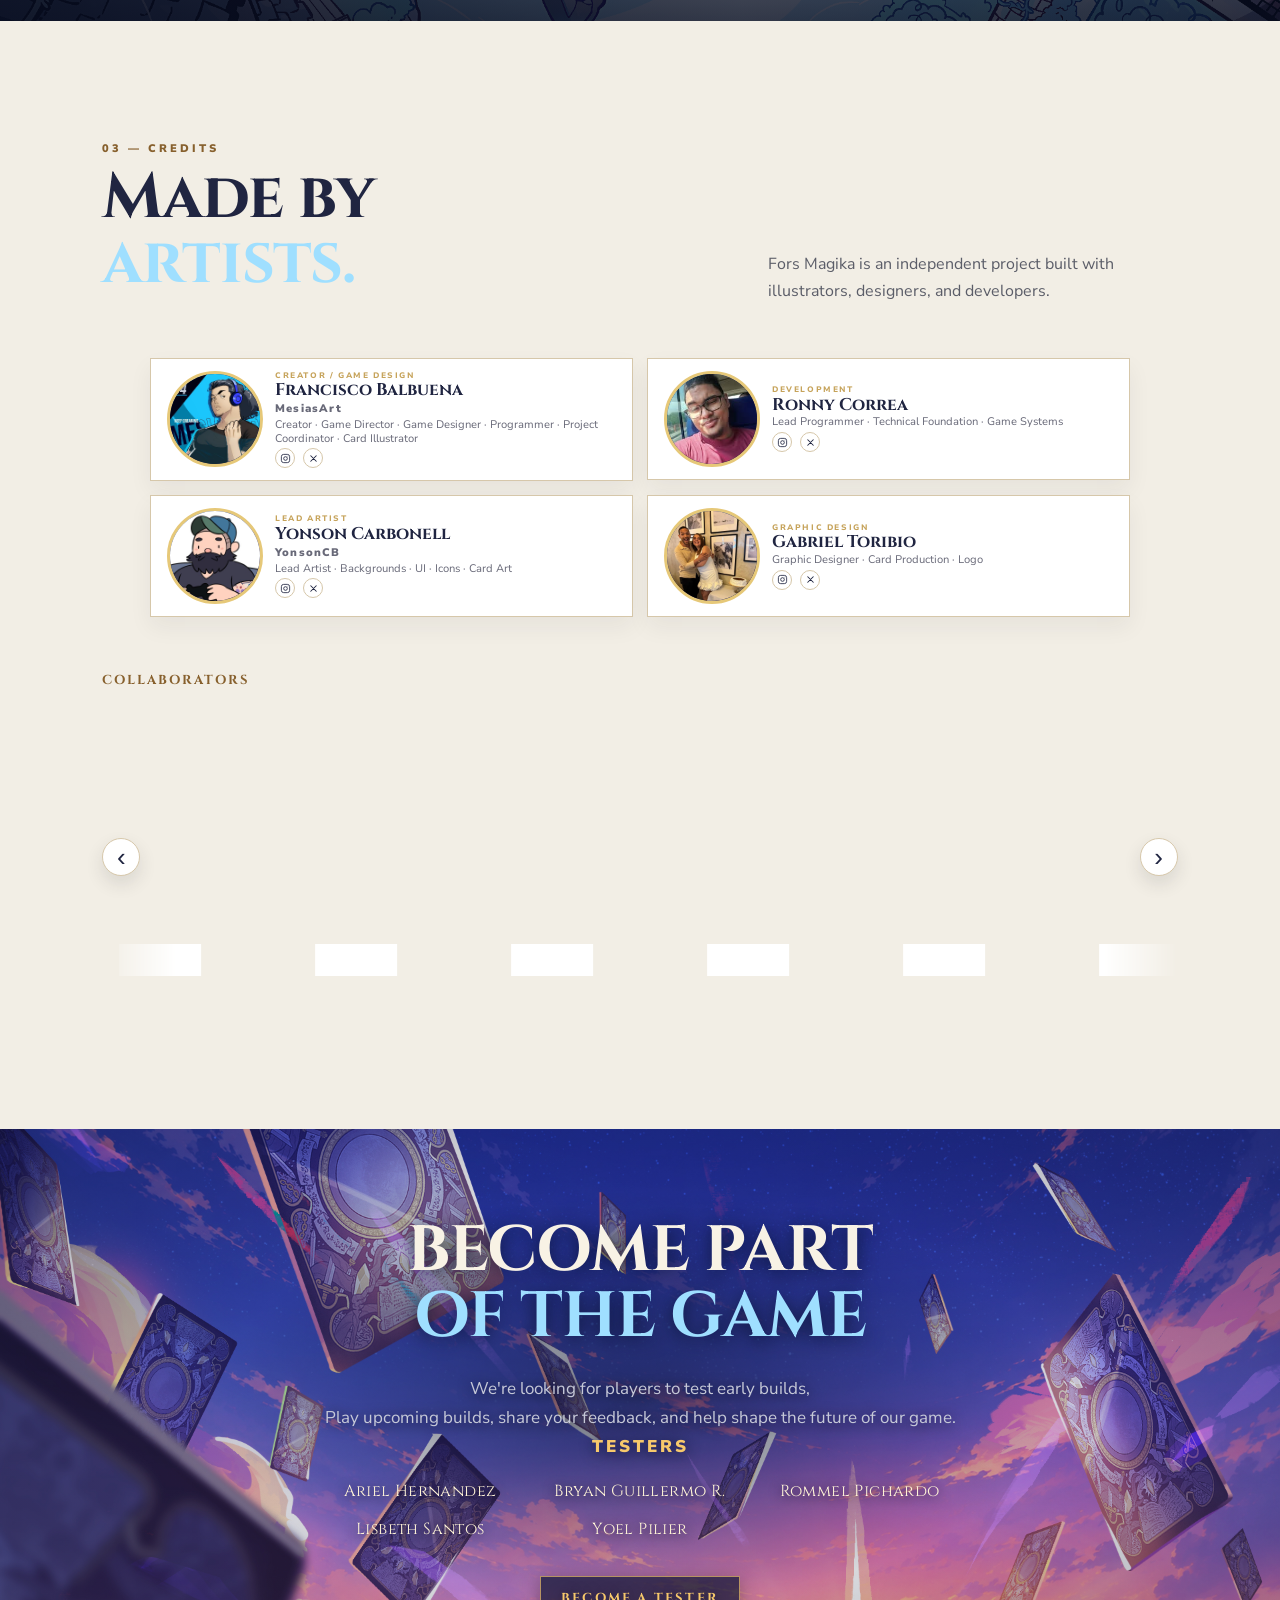
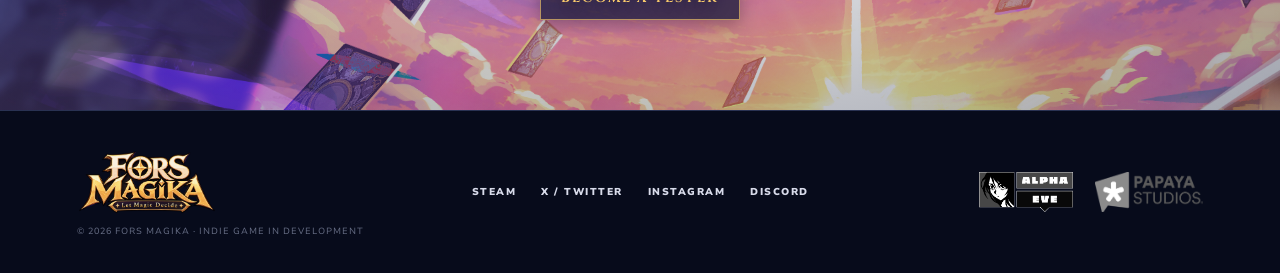
==== commit 4d3b2676: "Update Fors Magika demo download and showcase video" ====
--- a/index.html
+++ b/index.html
@@ -25,7 +25,7 @@
       <a href="#artists" data-i18n="nav.artists">ARTISTAS</a>
       <a href="#community" data-i18n="nav.tester">TESTER</a>
     </nav>
-    <a class="nav-cta" href="https://www.dropbox.com/scl/fi/zvdg9tkw7526hhj1p68f7/Magikalea.zip?rlkey=9cxnkobzp02itu0sd5bcvub9m&amp;st=lr6iy9vp&amp;dl=1" target="_blank" rel="noreferrer"><span data-i18n="nav.demo">JUGAR DEMO</span> <span>↗</span></a>
+    <a class="nav-cta" href="https://www.dropbox.com/scl/fi/14ro58h8iunc2oq3skqcs/Fors-Magika.zip?rlkey=oeoacfa70t45lg4wbx25xx9s3&amp;st=ft0itbpl&amp;dl=1" target="_blank" rel="noreferrer"><span data-i18n="nav.demo">JUGAR DEMO</span> <span>↗</span></a>
   </header>
 
   <main id="top">
@@ -41,7 +41,7 @@
           <strong data-i18n="hero.strong">Let Magic Decide</strong>
         </p>
         <div class="hero-actions">
-          <a class="btn btn-gold" href="https://www.dropbox.com/scl/fi/zvdg9tkw7526hhj1p68f7/Magikalea.zip?rlkey=9cxnkobzp02itu0sd5bcvub9m&amp;st=lr6iy9vp&amp;dl=1" target="_blank" rel="noreferrer">
+          <a class="btn btn-gold" href="https://www.dropbox.com/scl/fi/14ro58h8iunc2oq3skqcs/Fors-Magika.zip?rlkey=oeoacfa70t45lg4wbx25xx9s3&amp;st=ft0itbpl&amp;dl=1" target="_blank" rel="noreferrer">
             <span class="btn-icon">▶</span> <span data-i18n="hero.demo">PROBAR EL DEMO</span>
           </a>
           <a class="btn btn-dark" href="TU_LINK_DISCORD" target="_blank" rel="noreferrer">
@@ -121,7 +121,7 @@
         </div>
         <div class="world-video">
           <iframe
-            src="https://www.youtube.com/embed/CSy9jmw802Y"
+            src="https://www.youtube.com/embed/hJclpr3l6Hw"
             title="Video de Fors Magika"
             data-i18n-title="world.video"
             frameborder="0"
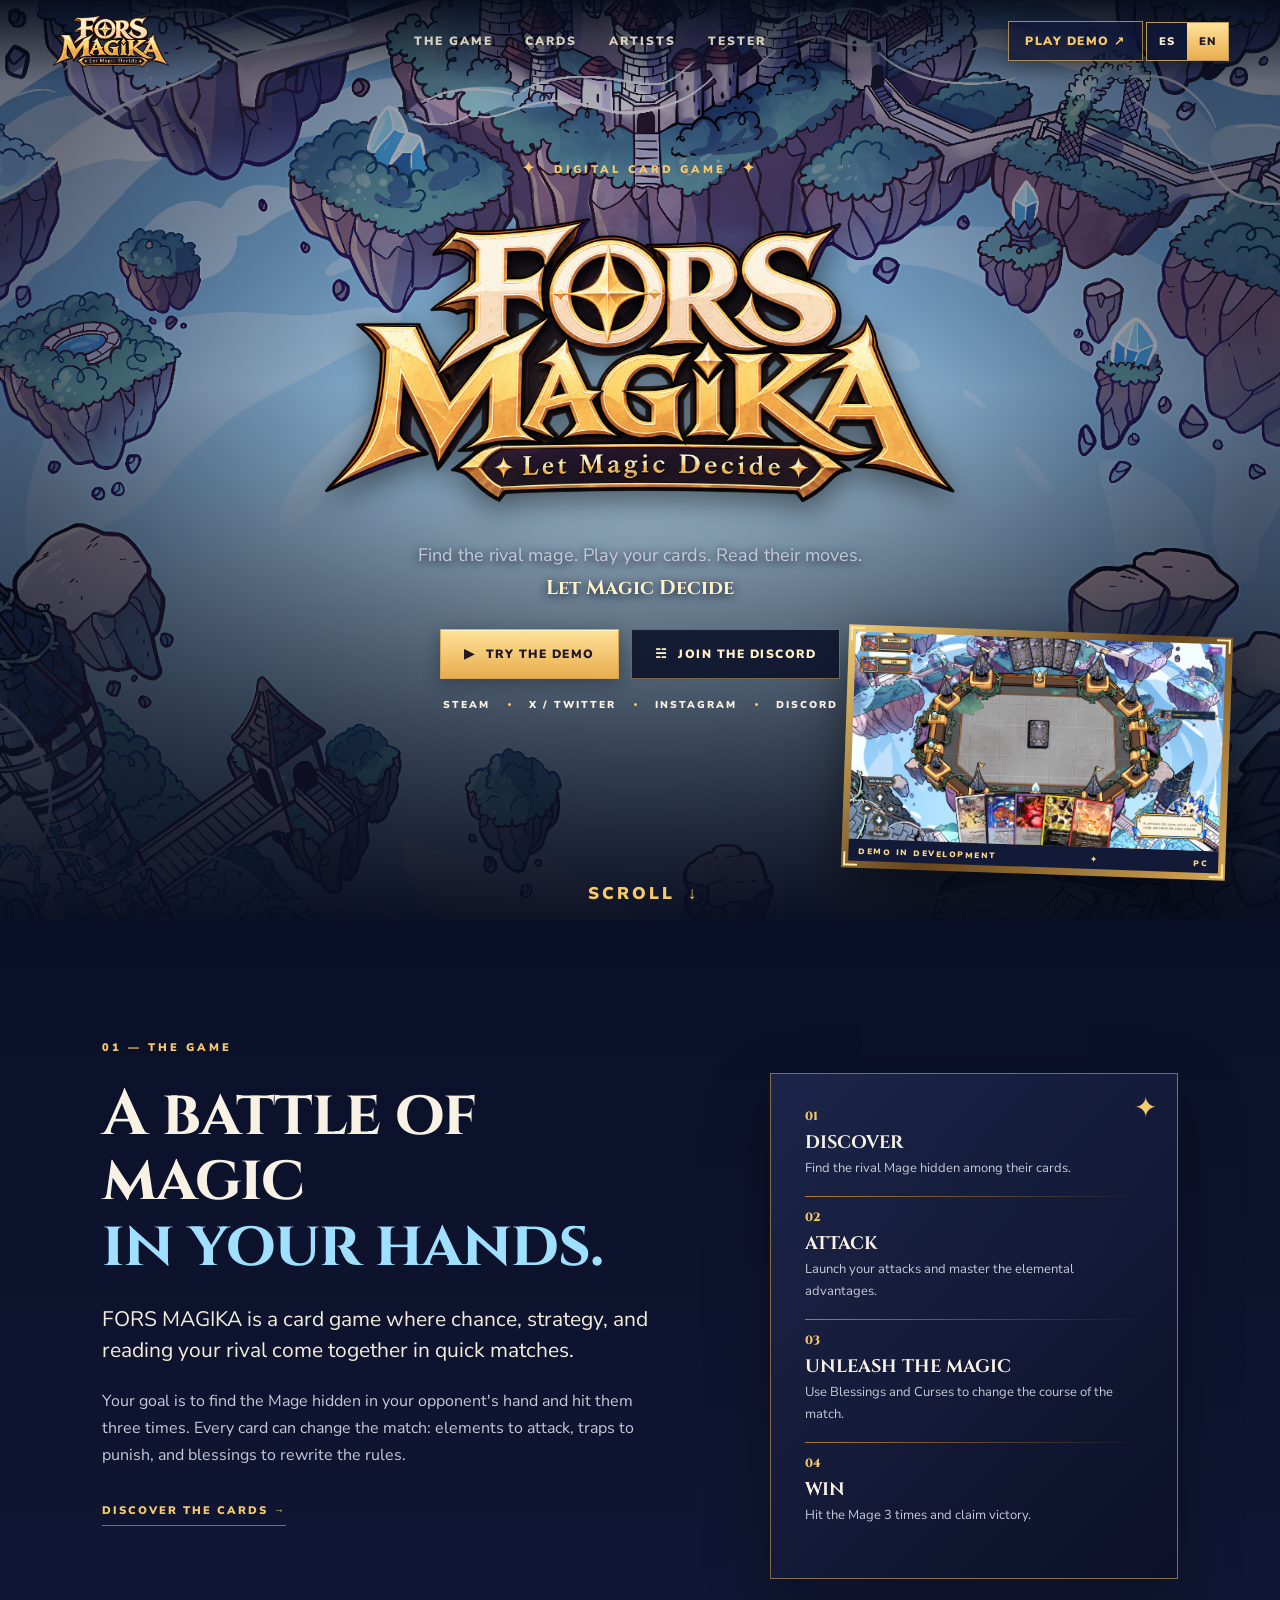
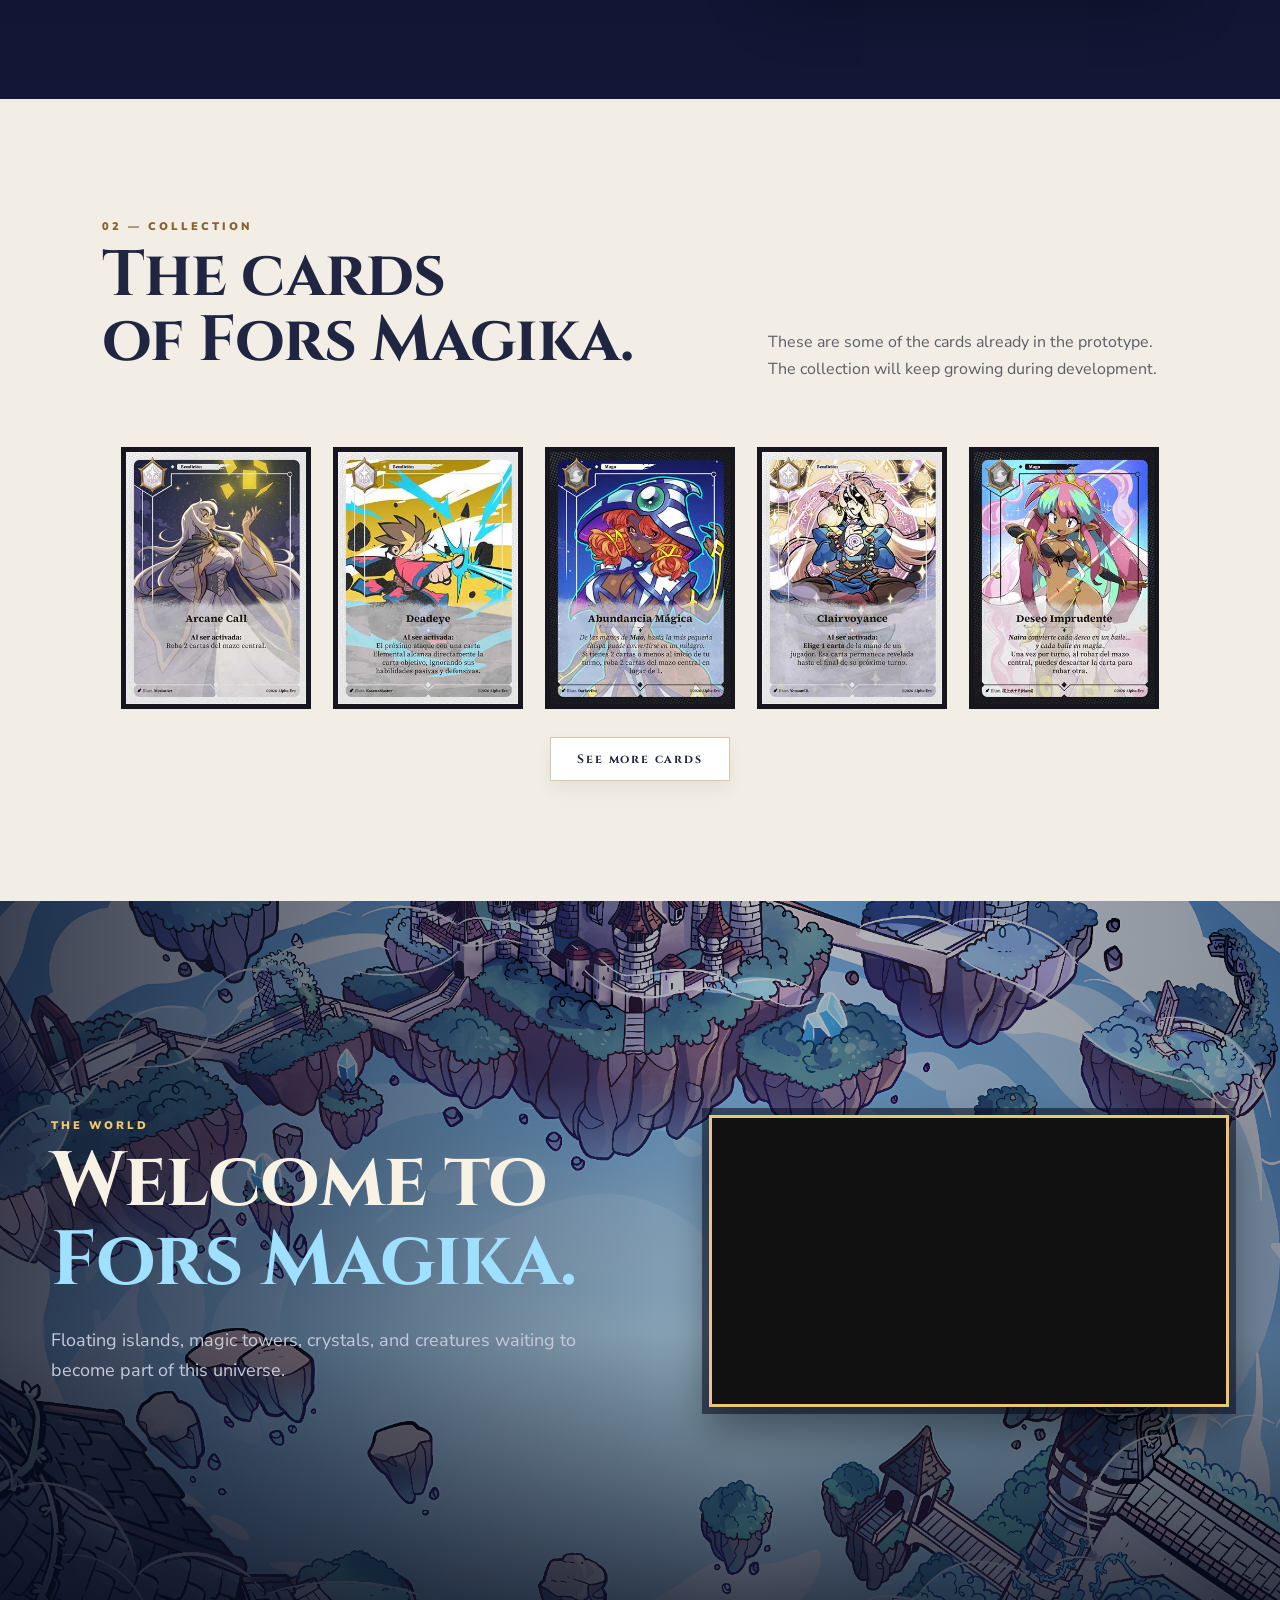
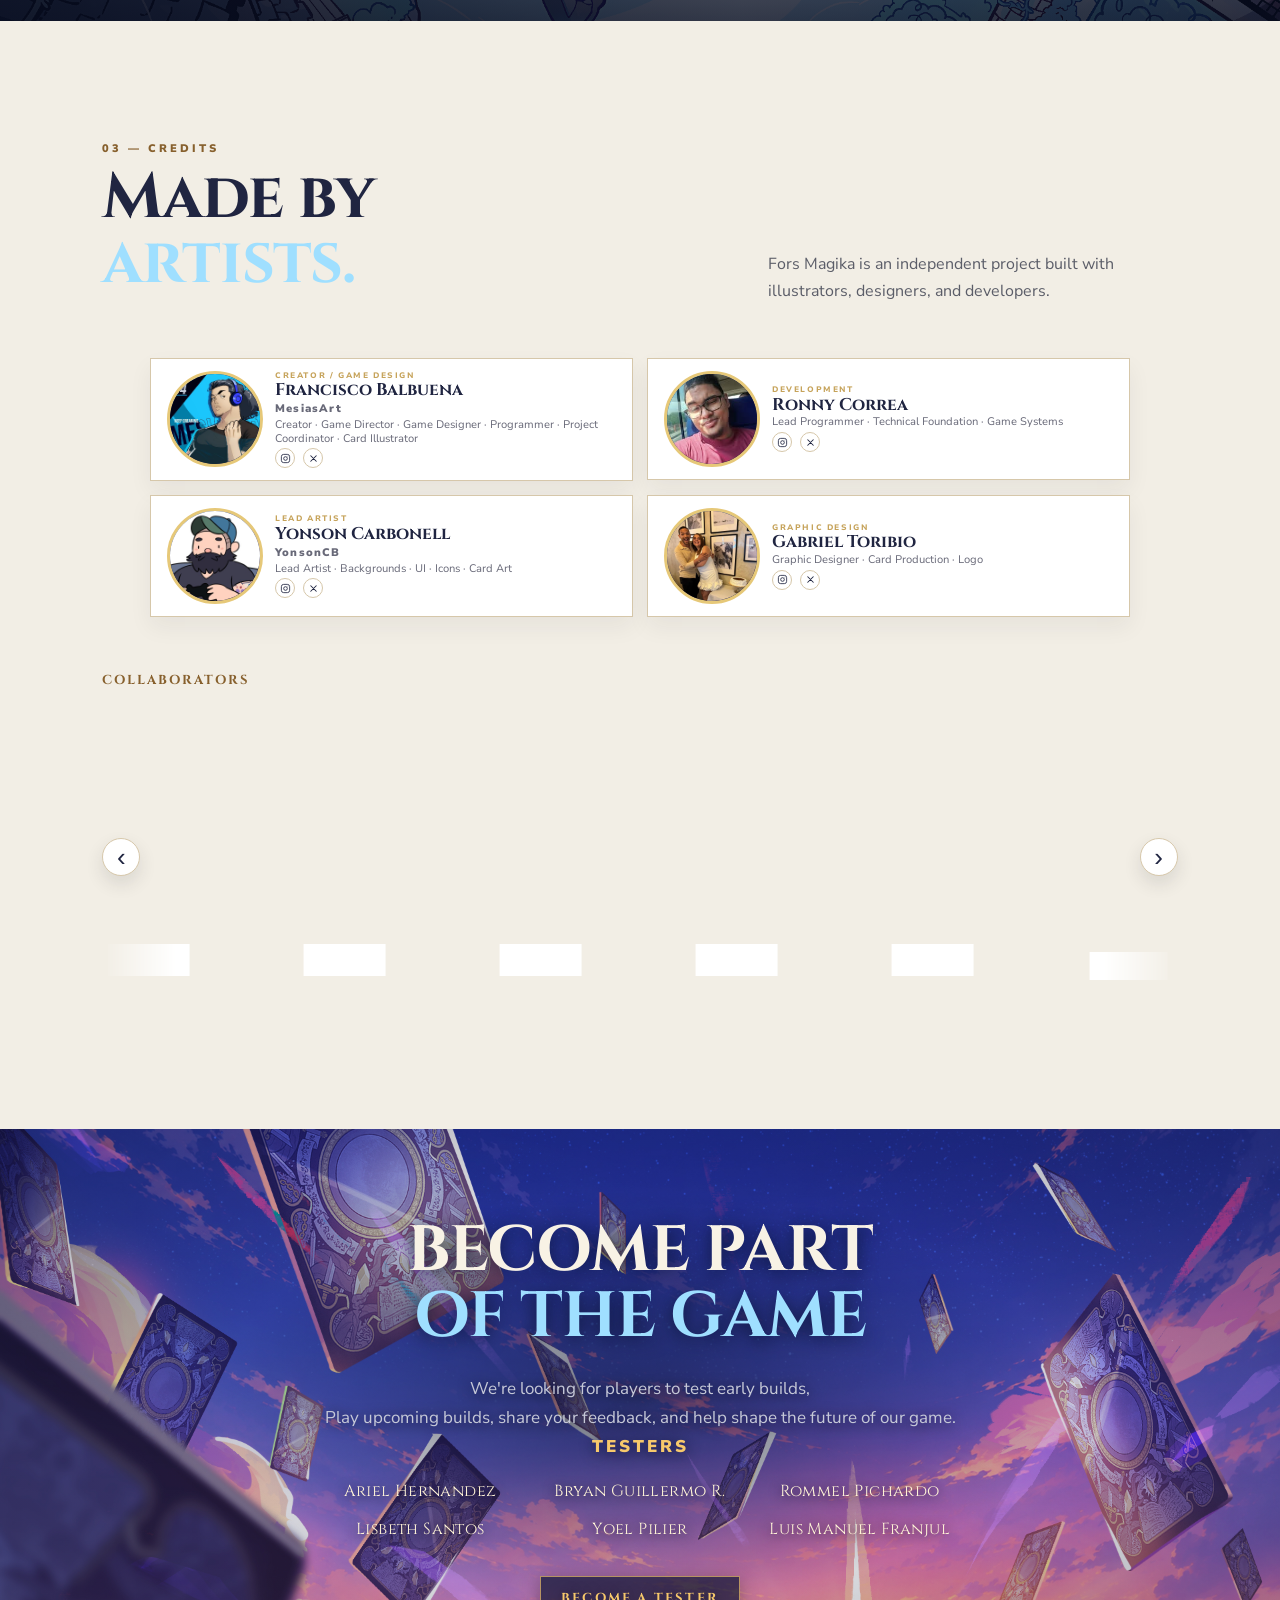
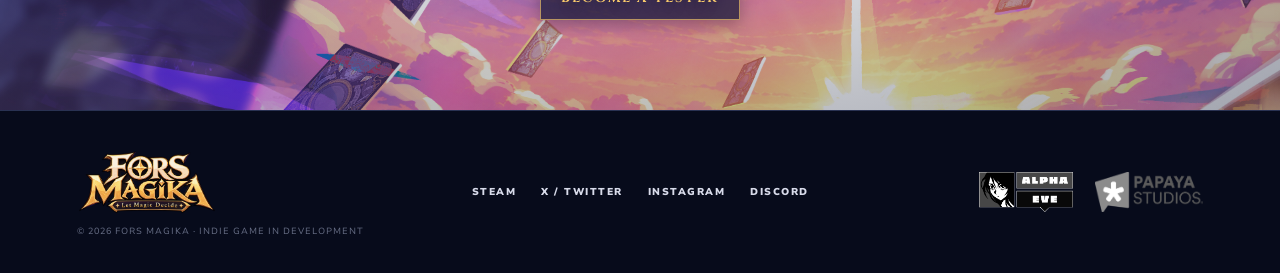
==== commit aa277c6c: "Update demo download to latest Fors Magika build" ====
--- a/index.html
+++ b/index.html
@@ -25,7 +25,7 @@
       <a href="#artists" data-i18n="nav.artists">ARTISTAS</a>
       <a href="#community" data-i18n="nav.tester">TESTER</a>
     </nav>
-    <a class="nav-cta" href="https://www.dropbox.com/scl/fi/14ro58h8iunc2oq3skqcs/Fors-Magika.zip?rlkey=oeoacfa70t45lg4wbx25xx9s3&amp;st=ft0itbpl&amp;dl=1" target="_blank" rel="noreferrer"><span data-i18n="nav.demo">JUGAR DEMO</span> <span>↗</span></a>
+    <a class="nav-cta" href="https://www.dropbox.com/scl/fi/r4fuq4uez0xg9f1v5gd93/Fors-Magika.zip?rlkey=kp9zh6pqf92se1dq2pjhe8gou&amp;st=yfzq41ry&amp;dl=1" target="_blank" rel="noreferrer"><span data-i18n="nav.demo">JUGAR DEMO</span> <span>↗</span></a>
   </header>
 
   <main id="top">
@@ -41,7 +41,7 @@
           <strong data-i18n="hero.strong">Let Magic Decide</strong>
         </p>
         <div class="hero-actions">
-          <a class="btn btn-gold" href="https://www.dropbox.com/scl/fi/14ro58h8iunc2oq3skqcs/Fors-Magika.zip?rlkey=oeoacfa70t45lg4wbx25xx9s3&amp;st=ft0itbpl&amp;dl=1" target="_blank" rel="noreferrer">
+          <a class="btn btn-gold" href="https://www.dropbox.com/scl/fi/r4fuq4uez0xg9f1v5gd93/Fors-Magika.zip?rlkey=kp9zh6pqf92se1dq2pjhe8gou&amp;st=yfzq41ry&amp;dl=1" target="_blank" rel="noreferrer">
             <span class="btn-icon">▶</span> <span data-i18n="hero.demo">PROBAR EL DEMO</span>
           </a>
           <a class="btn btn-dark" href="TU_LINK_DISCORD" target="_blank" rel="noreferrer">
--- a/styles.css
+++ b/styles.css
@@ -217,3 +217,12 @@
   .flip-card{width:156px;height:276px}
   .artist-card h3{font-size:20px}
 }
+
+[data-card-preview]{cursor:zoom-in}
+[data-card-preview]:focus-visible{outline:3px solid var(--gold);outline-offset:4px}
+body.card-preview-open{overflow:hidden}
+.card-preview{width:100vw;max-width:100vw;height:100dvh;max-height:100dvh;margin:0;padding:70px 20px 20px;border:0;background:transparent;color:#fff4d7;overflow:hidden}
+.card-preview::backdrop{background:rgba(0,0,0,.88)}
+.card-preview[open]{display:flex;align-items:center;justify-content:center}
+.card-preview-close{position:absolute;top:16px;right:20px;padding:10px 16px;border:1px solid var(--gold);border-radius:24px;background:rgba(8,13,32,.85);color:#fff4d7;cursor:pointer;font:inherit;z-index:1}
+.card-preview>img{display:block;width:auto;height:auto;max-width:100%;max-height:100%;object-fit:contain}
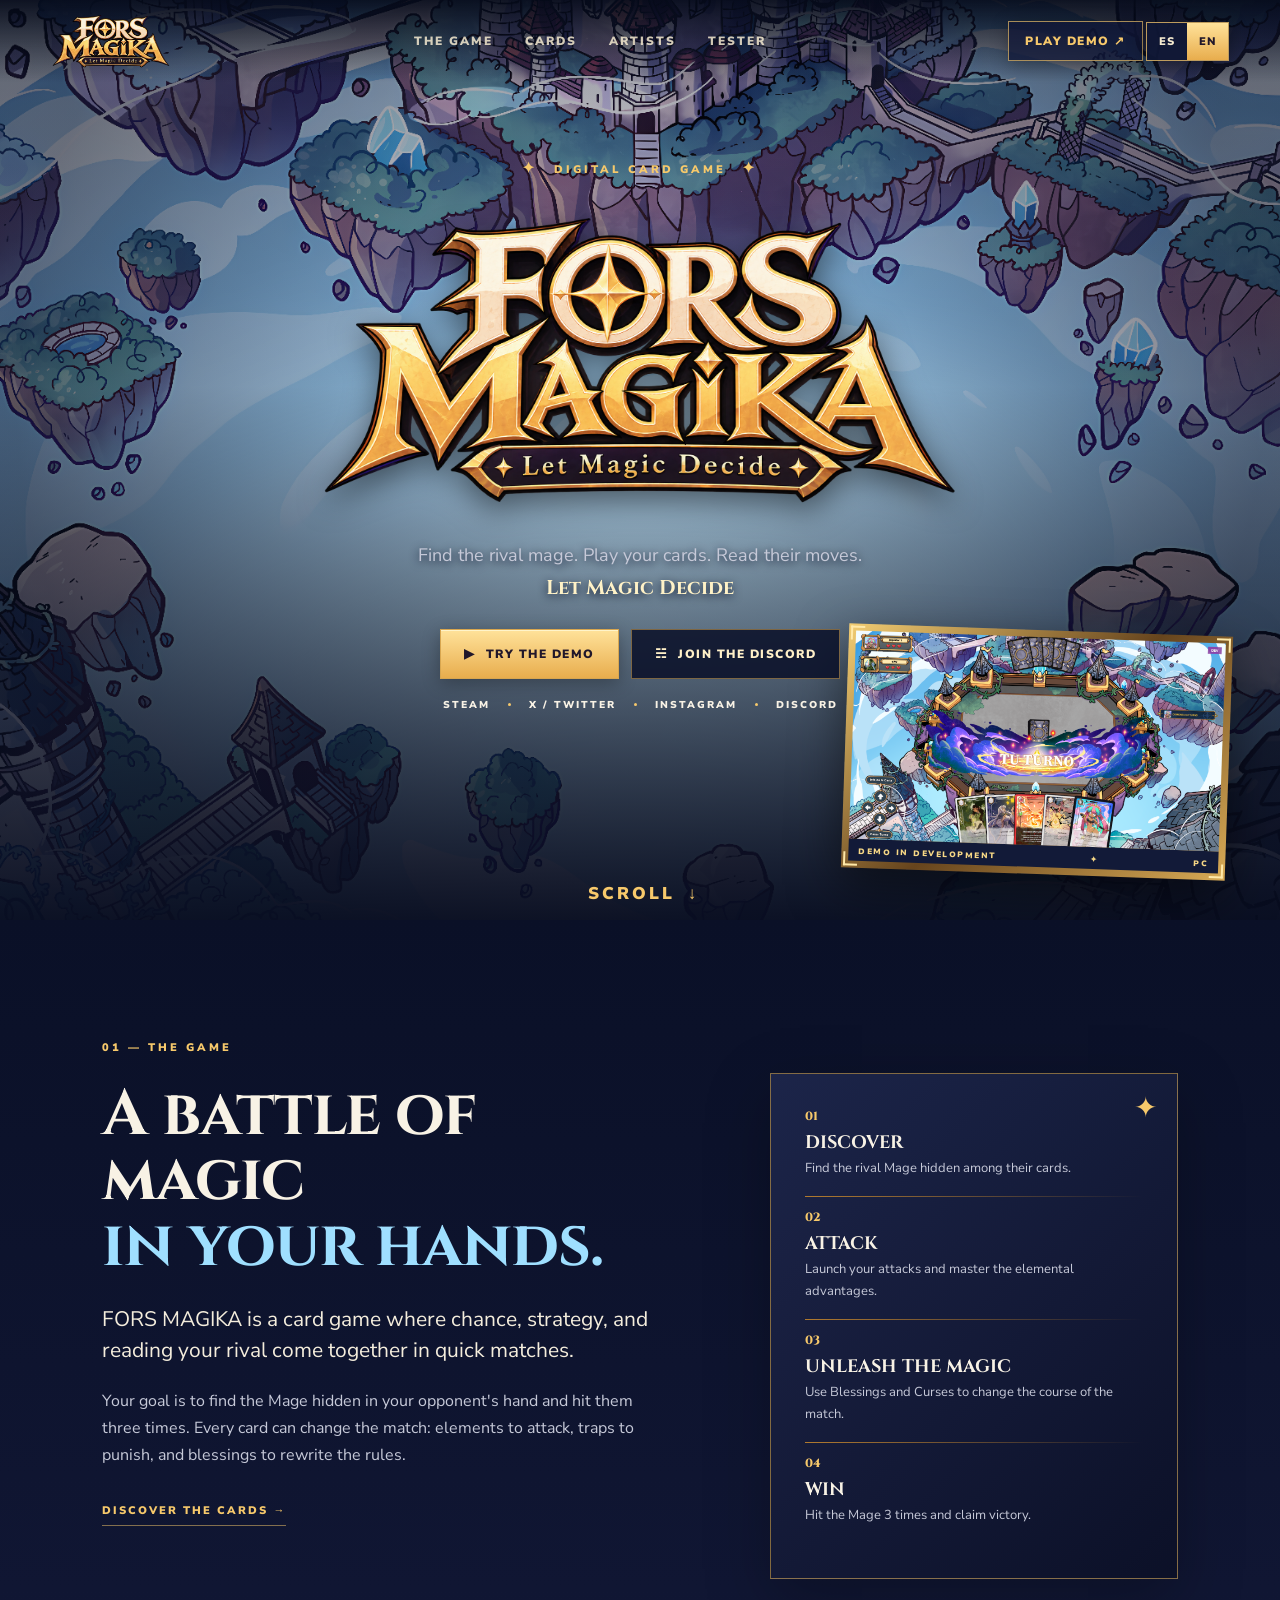
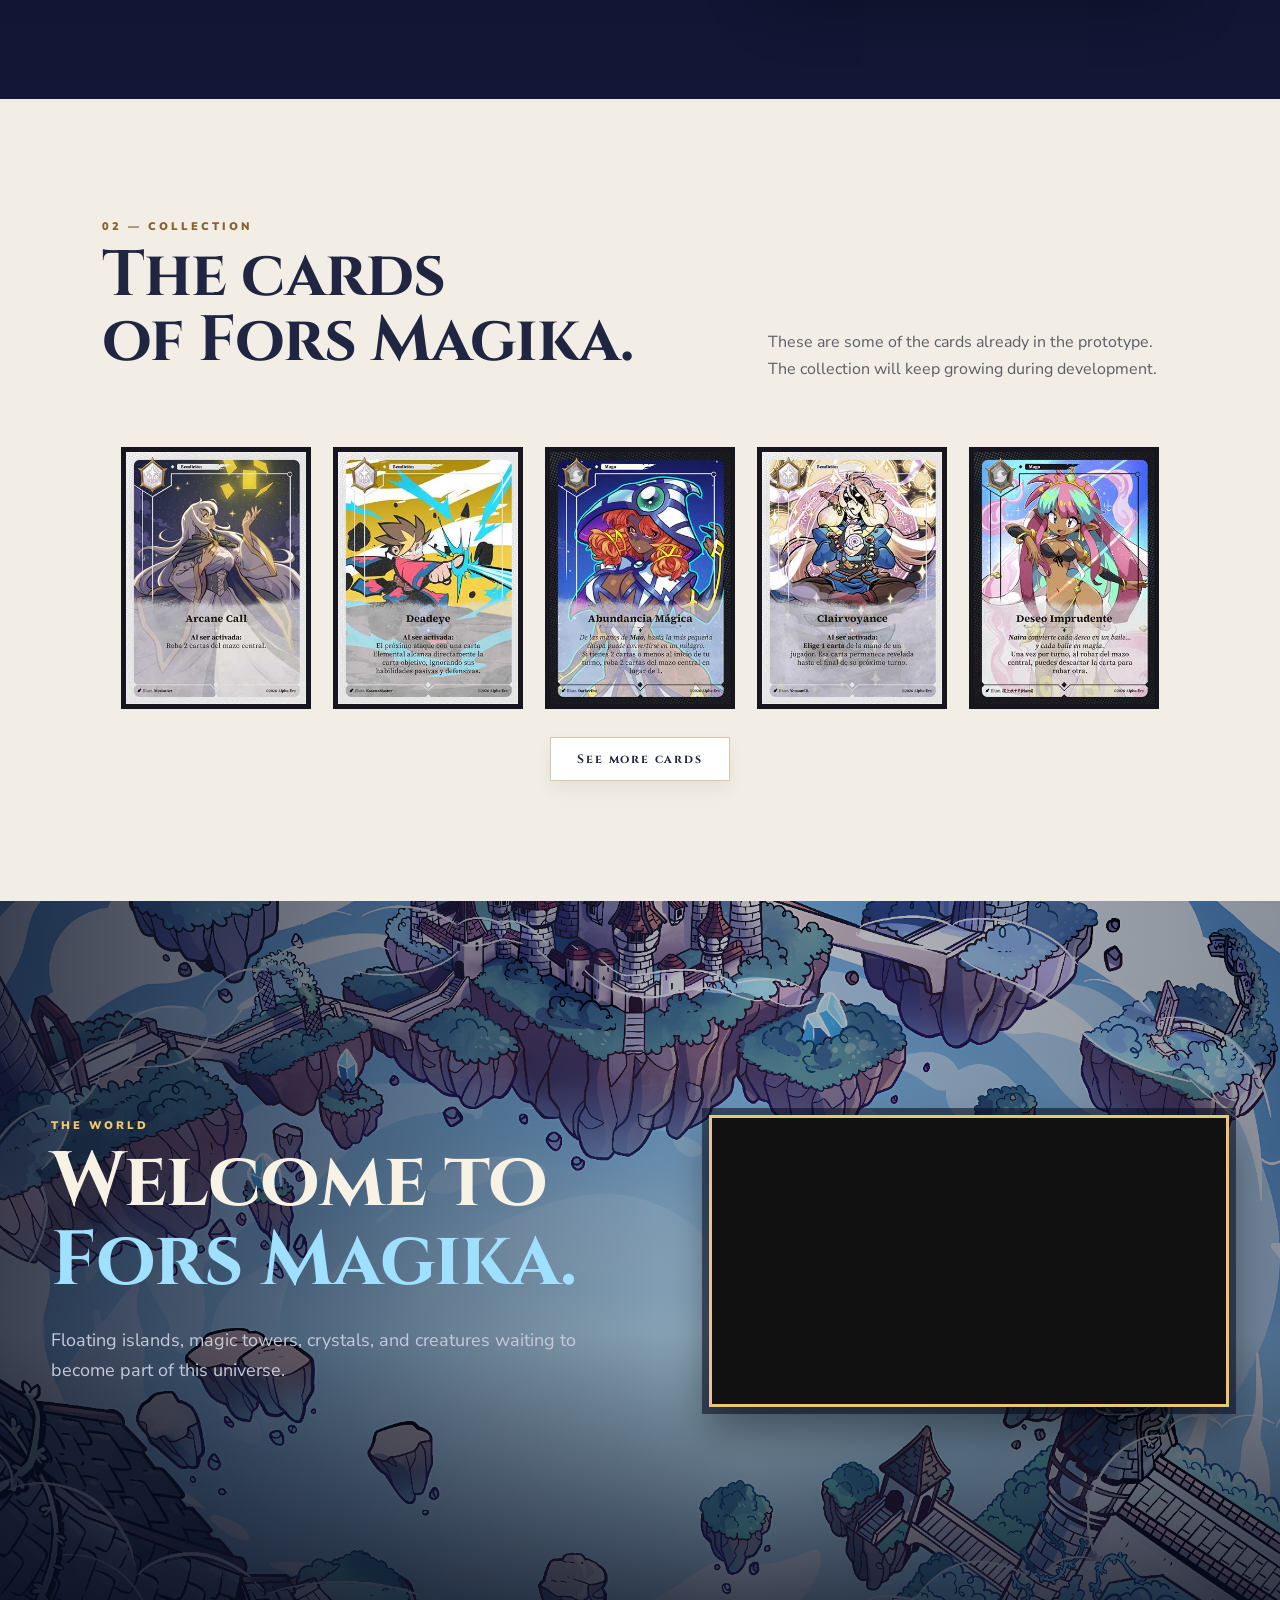
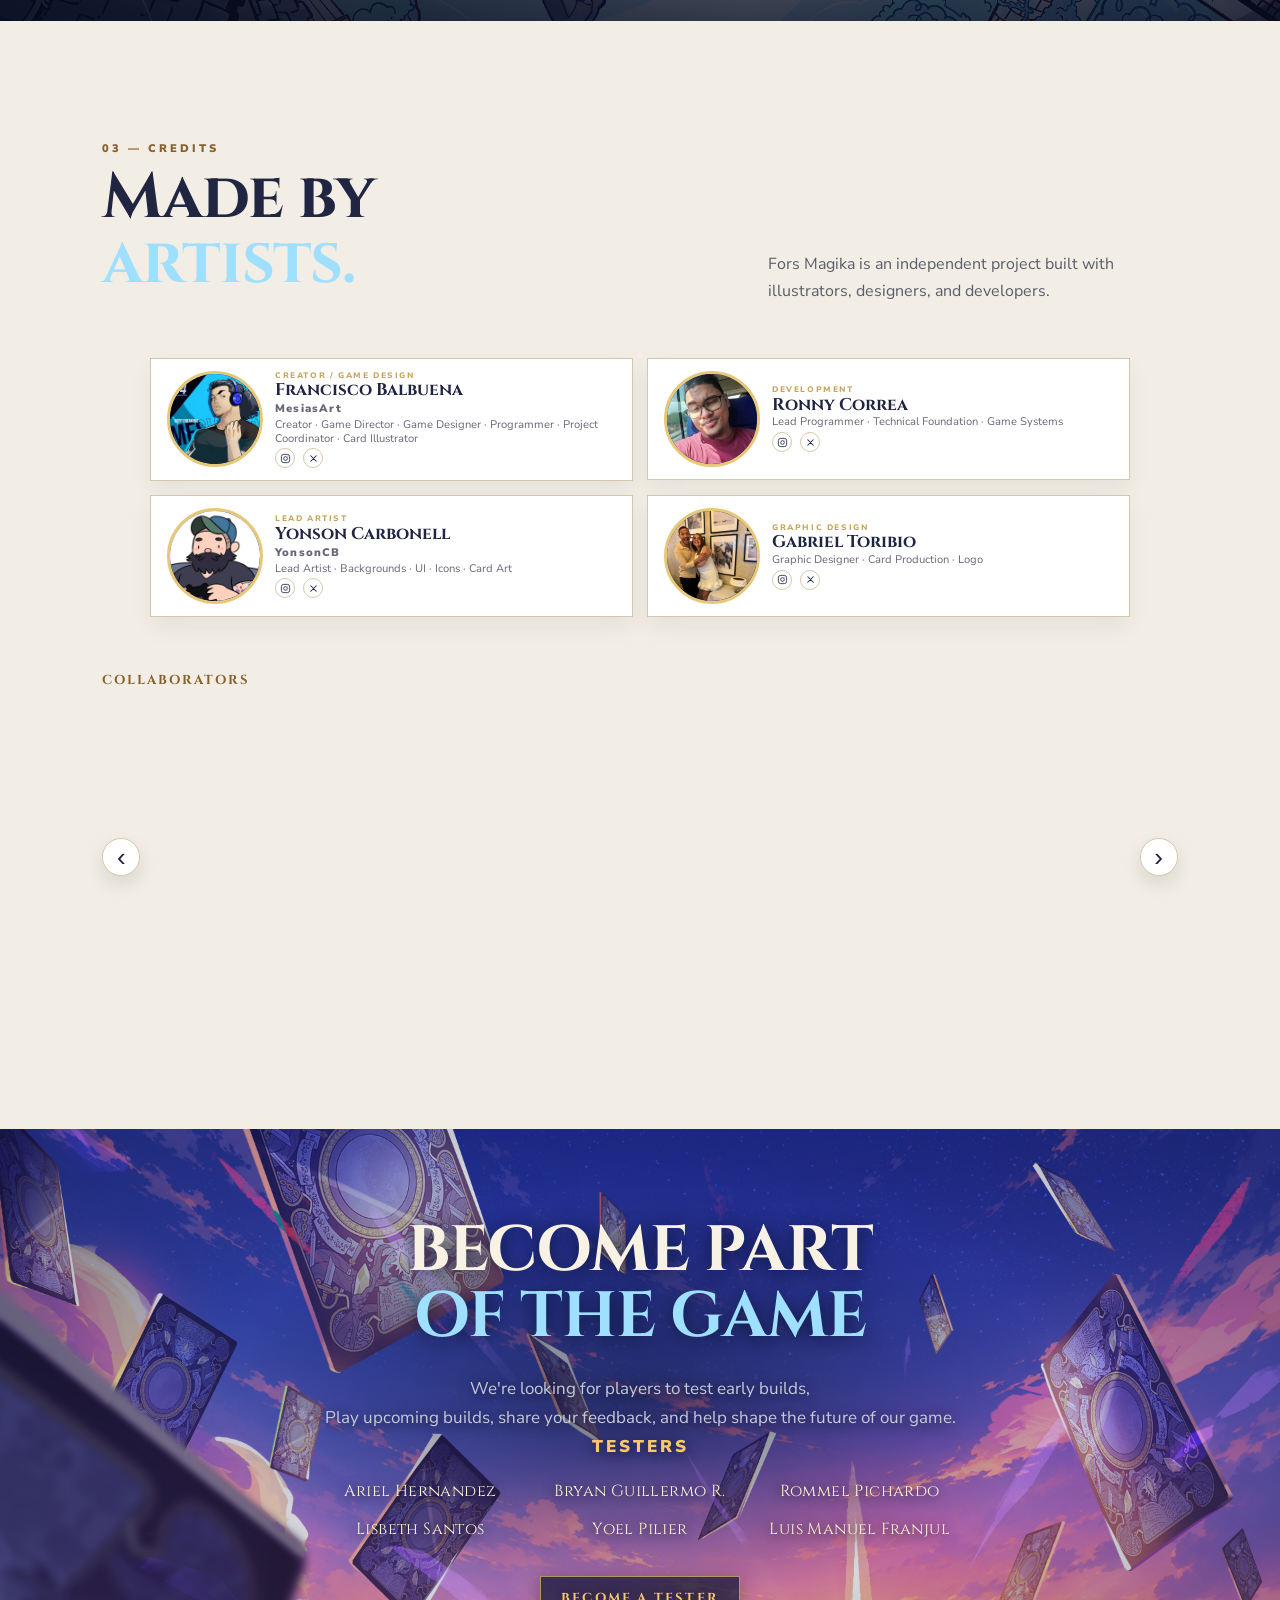
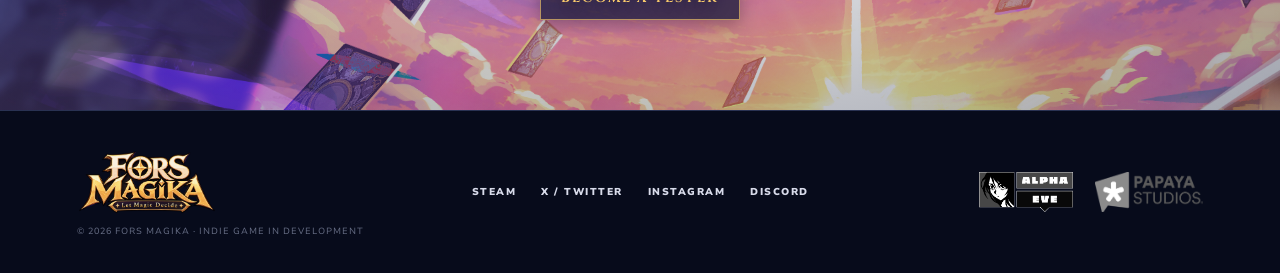
==== commit e0194552: "Point demo and Steam links to Fors Magika store page" ====
--- a/index.html
+++ b/index.html
@@ -25,7 +25,7 @@
       <a href="#artists" data-i18n="nav.artists">ARTISTAS</a>
       <a href="#community" data-i18n="nav.tester">TESTER</a>
     </nav>
-    <a class="nav-cta" href="https://www.dropbox.com/scl/fi/r4fuq4uez0xg9f1v5gd93/Fors-Magika.zip?rlkey=kp9zh6pqf92se1dq2pjhe8gou&amp;st=yfzq41ry&amp;dl=1" target="_blank" rel="noreferrer"><span data-i18n="nav.demo">JUGAR DEMO</span> <span>↗</span></a>
+    <a class="nav-cta" href="https://store.steampowered.com/app/5470570/Fors_Magika" target="_blank" rel="noreferrer"><span data-i18n="nav.demo">JUGAR DEMO</span> <span>↗</span></a>
   </header>
 
   <main id="top">
@@ -41,7 +41,7 @@
           <strong data-i18n="hero.strong">Let Magic Decide</strong>
         </p>
         <div class="hero-actions">
-          <a class="btn btn-gold" href="https://www.dropbox.com/scl/fi/r4fuq4uez0xg9f1v5gd93/Fors-Magika.zip?rlkey=kp9zh6pqf92se1dq2pjhe8gou&amp;st=yfzq41ry&amp;dl=1" target="_blank" rel="noreferrer">
+          <a class="btn btn-gold" href="https://store.steampowered.com/app/5470570/Fors_Magika" target="_blank" rel="noreferrer">
             <span class="btn-icon">▶</span> <span data-i18n="hero.demo">PROBAR EL DEMO</span>
           </a>
           <a class="btn btn-dark" href="TU_LINK_DISCORD" target="_blank" rel="noreferrer">
@@ -49,7 +49,7 @@
           </a>
         </div>
         <div class="social-row">
-          <a href="TU_LINK_STEAM" target="_blank" rel="noreferrer">STEAM</a>
+          <a href="https://store.steampowered.com/app/5470570/Fors_Magika" target="_blank" rel="noreferrer">STEAM</a>
           <i></i>
           <a href="https://x.com/magikaleatcg" target="_blank" rel="noreferrer">X / TWITTER</a>
           <i></i>
@@ -171,7 +171,7 @@
       <span class="copyright">© 2026 FORS MAGIKA · INDIE GAME IN DEVELOPMENT</span>
     </div>
     <div class="footer-links">
-      <a href="TU_LINK_STEAM">STEAM</a>
+      <a href="https://store.steampowered.com/app/5470570/Fors_Magika">STEAM</a>
       <a href="https://x.com/magikaleatcg" target="_blank" rel="noreferrer">X / TWITTER</a>
       <a href="https://www.instagram.com/magikalea.tcg/" target="_blank" rel="noreferrer">INSTAGRAM</a>
       <a href="TU_LINK_DISCORD">DISCORD</a>
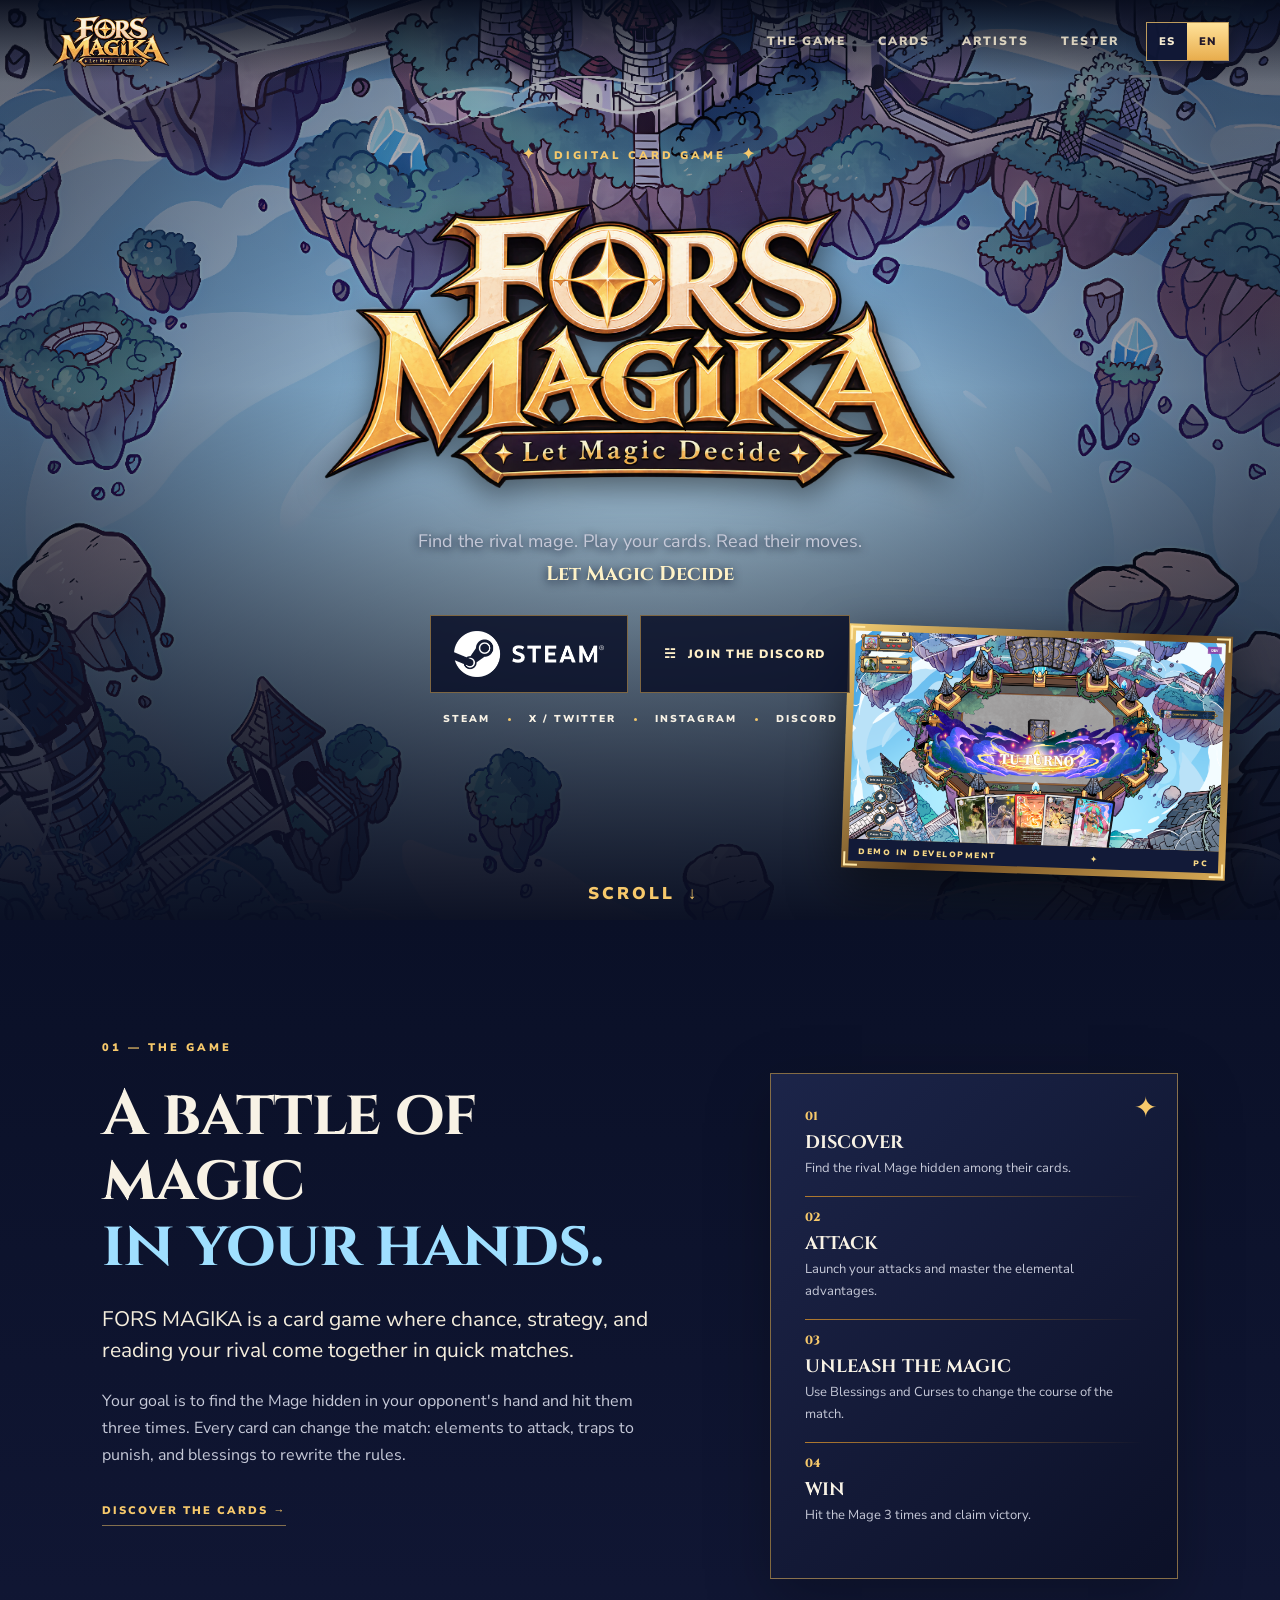
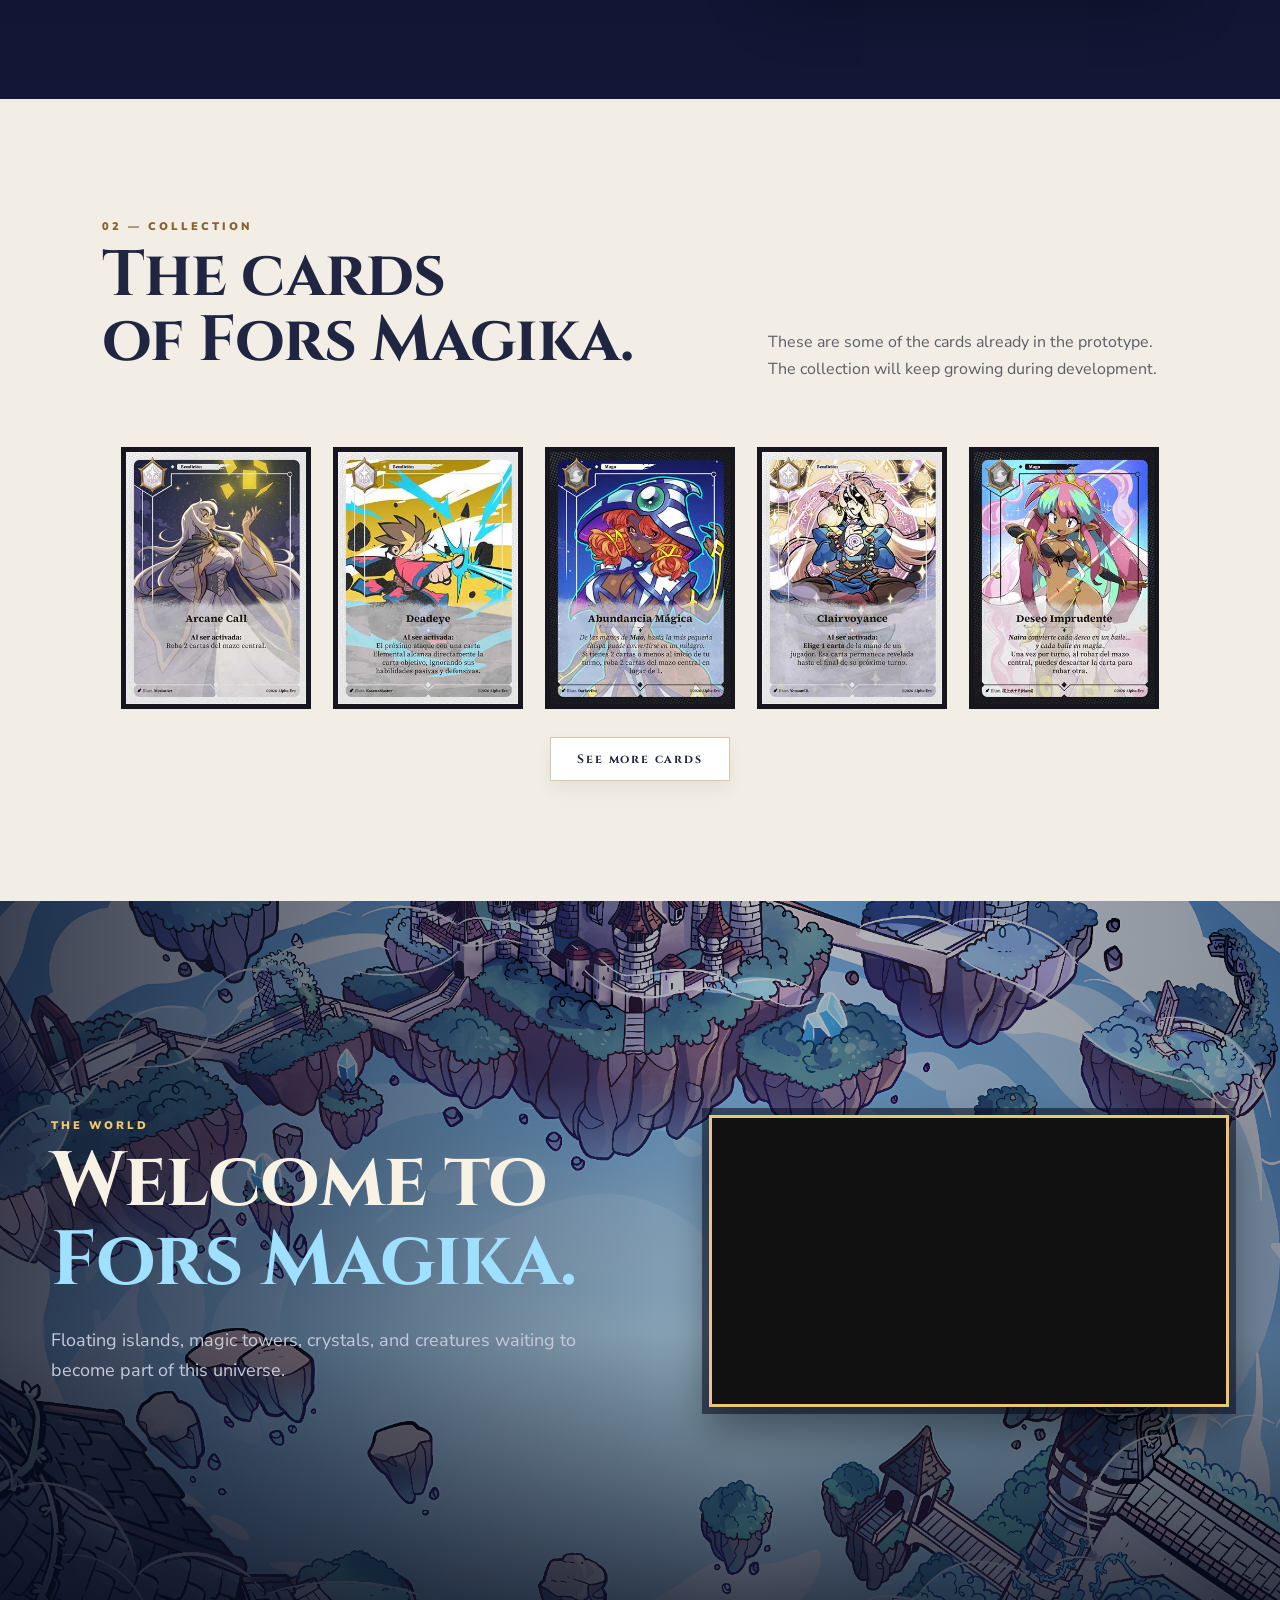
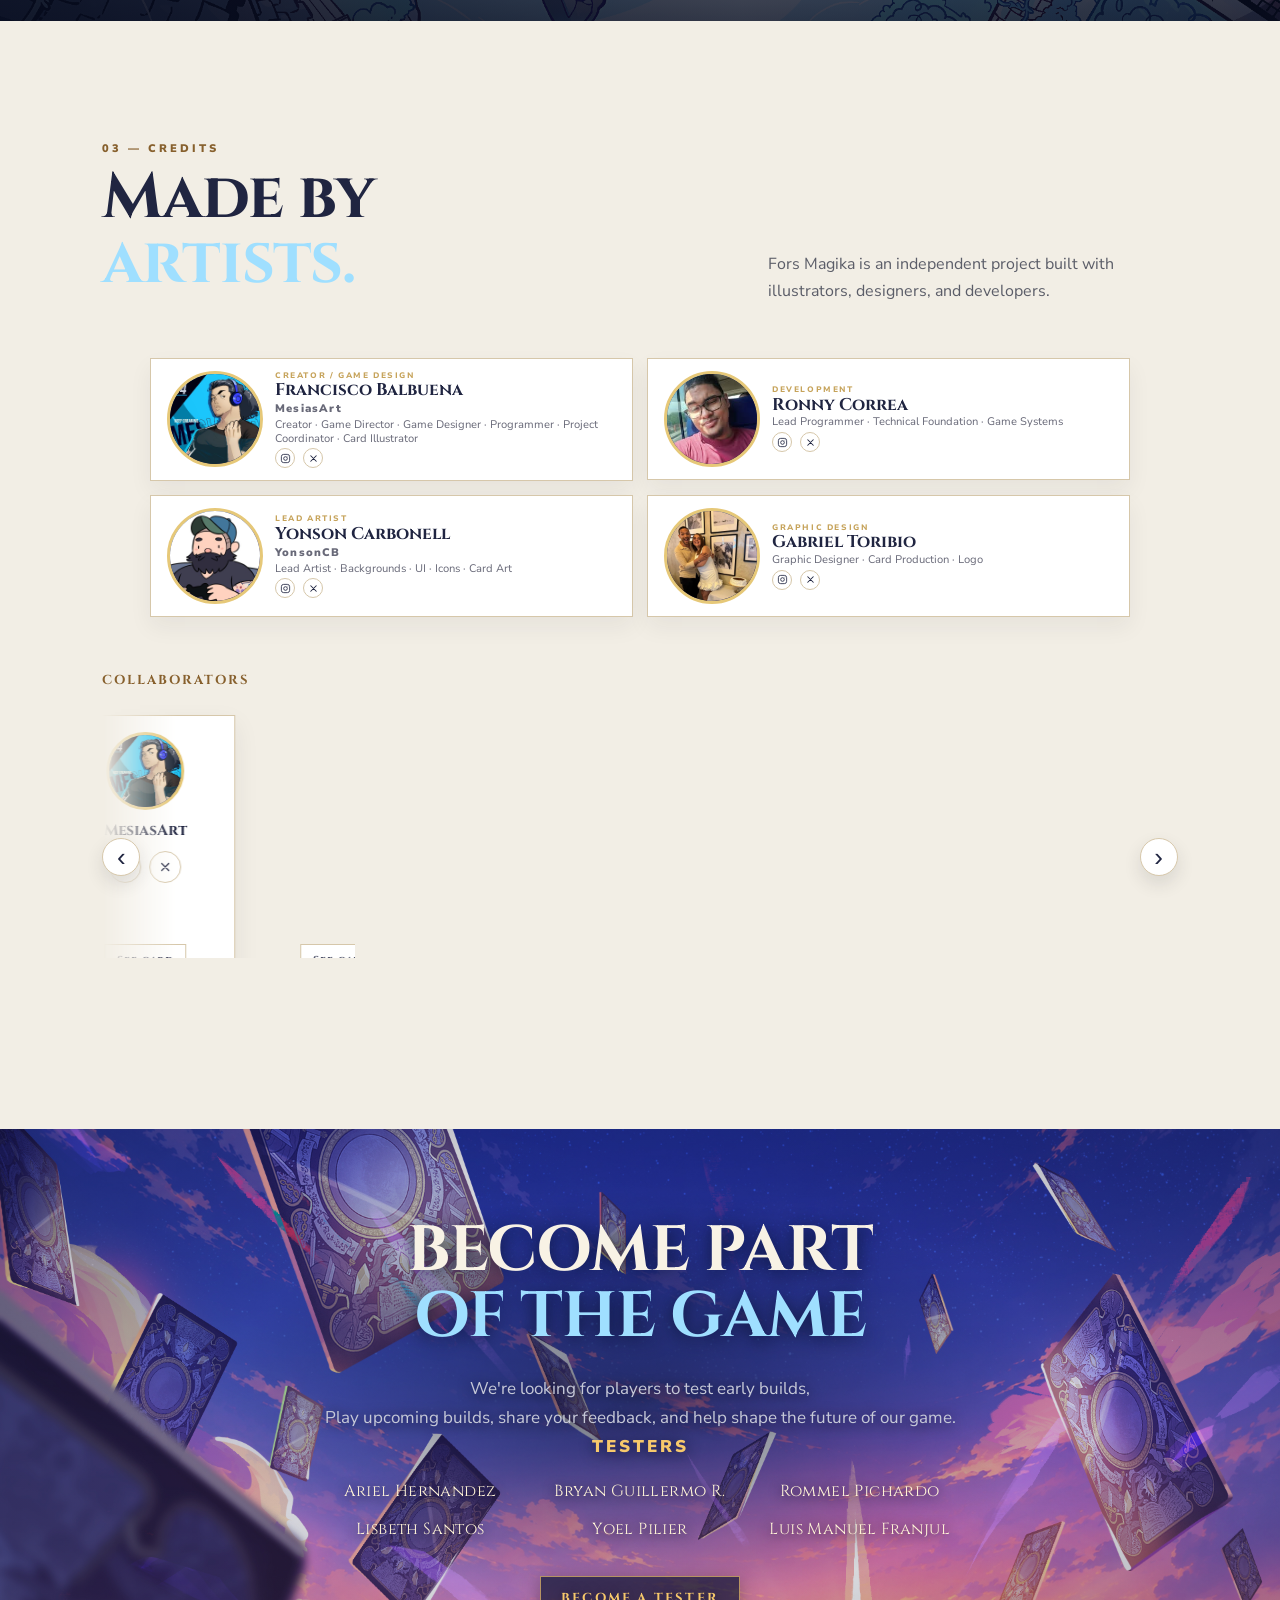
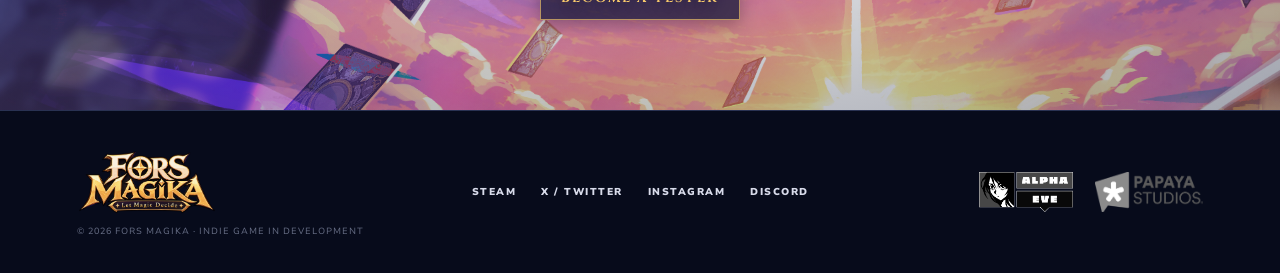
==== commit 55fb1d5a: "Replace demo buttons with white Steam logo link" ====
--- a/index.html
+++ b/index.html
@@ -25,7 +25,6 @@
       <a href="#artists" data-i18n="nav.artists">ARTISTAS</a>
       <a href="#community" data-i18n="nav.tester">TESTER</a>
     </nav>
-    <a class="nav-cta" href="https://store.steampowered.com/app/5470570/Fors_Magika" target="_blank" rel="noreferrer"><span data-i18n="nav.demo">JUGAR DEMO</span> <span>↗</span></a>
   </header>
 
   <main id="top">
@@ -41,8 +40,8 @@
           <strong data-i18n="hero.strong">Let Magic Decide</strong>
         </p>
         <div class="hero-actions">
-          <a class="btn btn-gold" href="https://store.steampowered.com/app/5470570/Fors_Magika" target="_blank" rel="noreferrer">
-            <span class="btn-icon">▶</span> <span data-i18n="hero.demo">PROBAR EL DEMO</span>
+          <a class="btn btn-dark btn-steam" href="https://store.steampowered.com/app/5470570/Fors_Magika" target="_blank" rel="noreferrer" aria-label="Ver en Steam" data-i18n-aria="hero.steam">
+            <img src="assets/steam-logo.png" alt="Steam">
           </a>
           <a class="btn btn-dark" href="TU_LINK_DISCORD" target="_blank" rel="noreferrer">
             <span class="btn-icon">☵</span> <span data-i18n="hero.discord">UNIRME AL DISCORD</span>
--- a/styles.css
+++ b/styles.css
@@ -226,3 +226,7 @@
 .card-preview[open]{display:flex;align-items:center;justify-content:center}
 .card-preview-close{position:absolute;top:16px;right:20px;padding:10px 16px;border:1px solid var(--gold);border-radius:24px;background:rgba(8,13,32,.85);color:#fff4d7;cursor:pointer;font:inherit;z-index:1}
 .card-preview>img{display:block;width:auto;height:auto;max-width:100%;max-height:100%;object-fit:contain}
+
+body:not(.catalog-page) .nav-links{margin-right:110px}
+.btn-steam img{display:block;width:150px;height:auto;filter:brightness(0) invert(1)}
+@media(max-width:900px){body:not(.catalog-page) .nav-links{margin-right:0}}
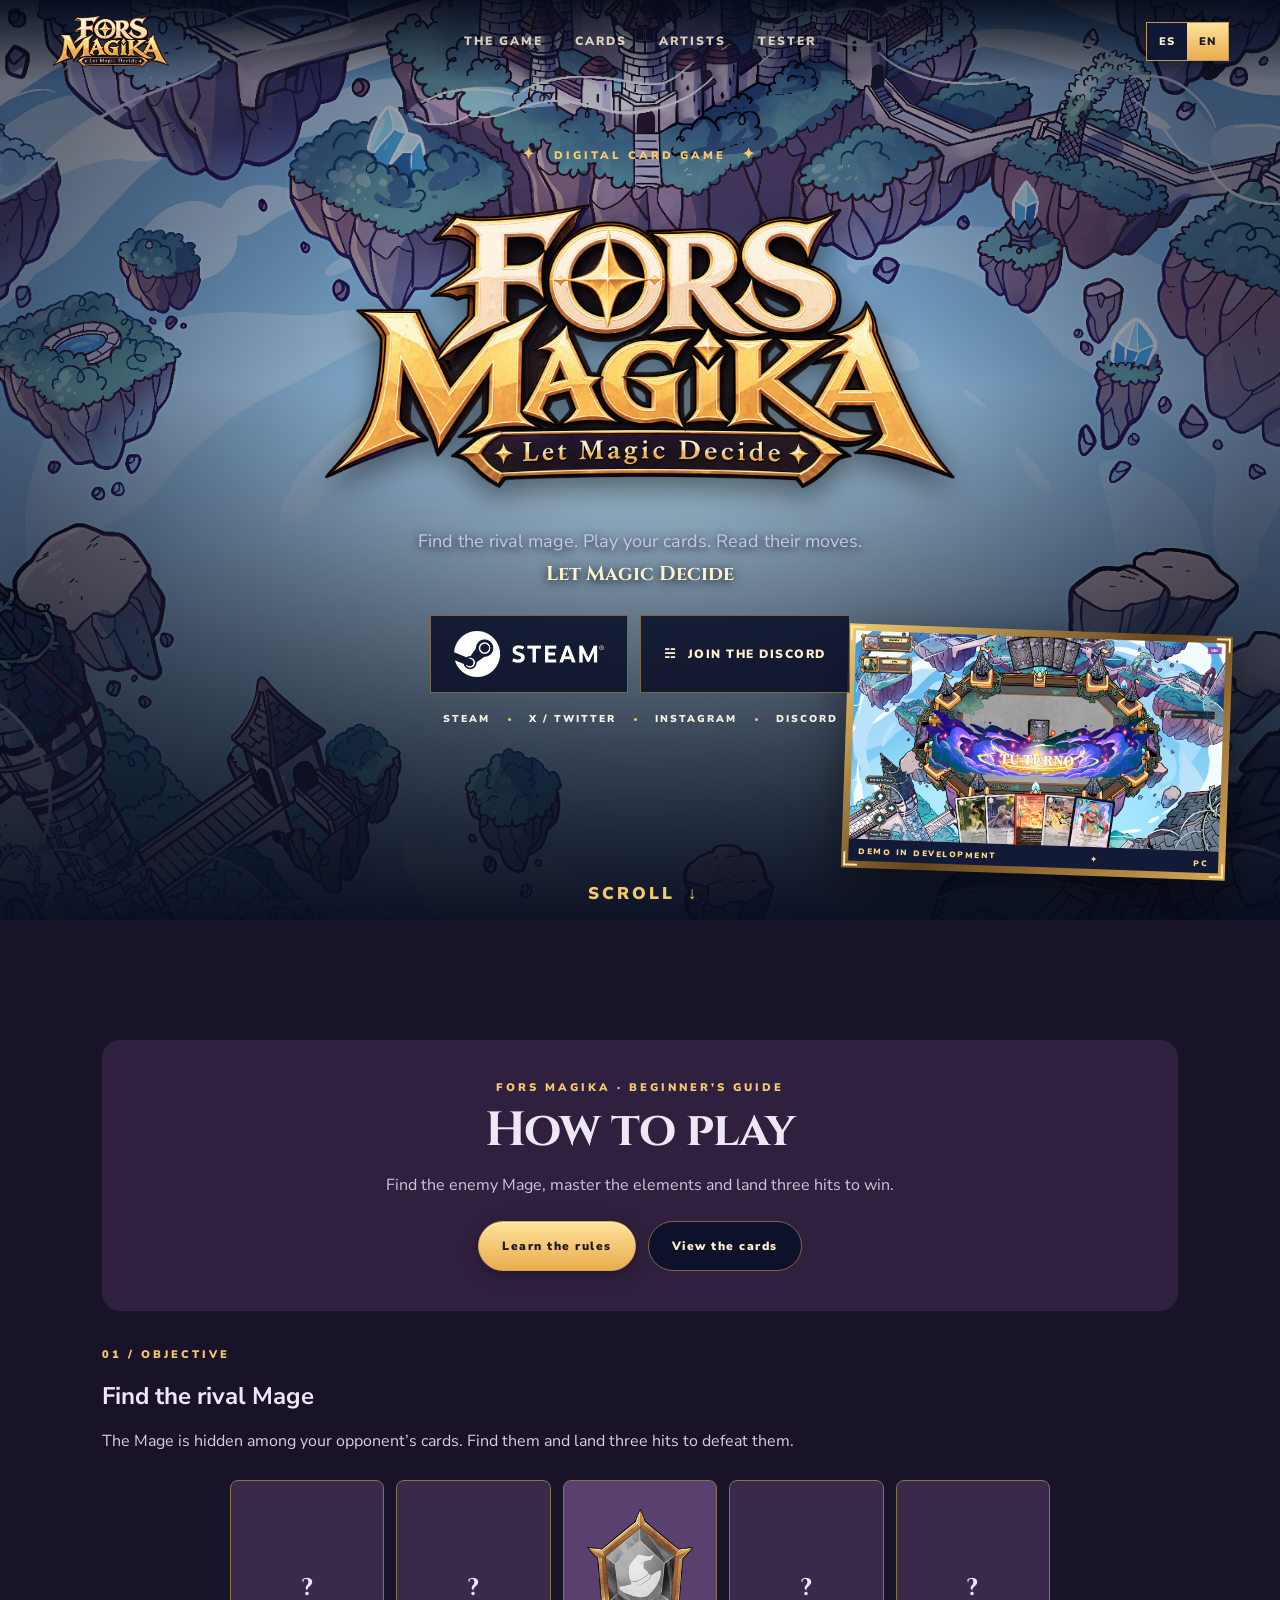
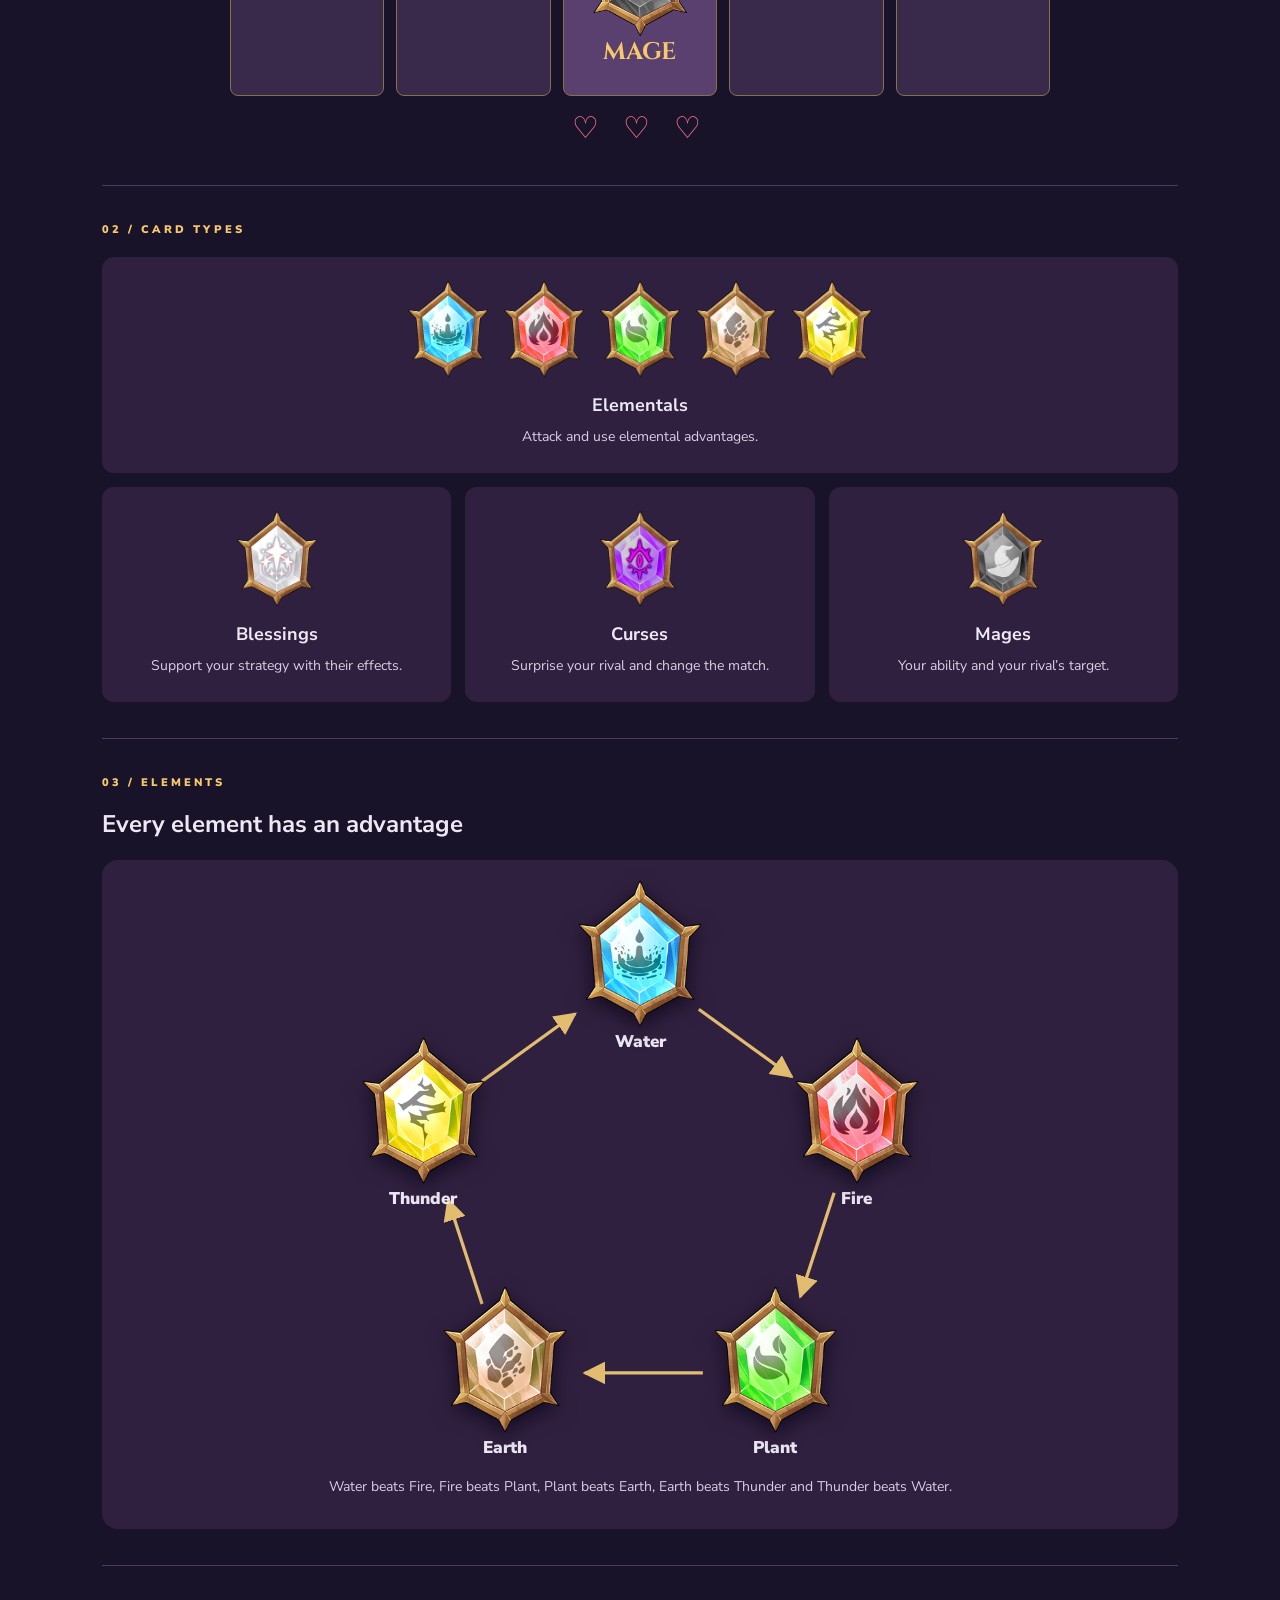
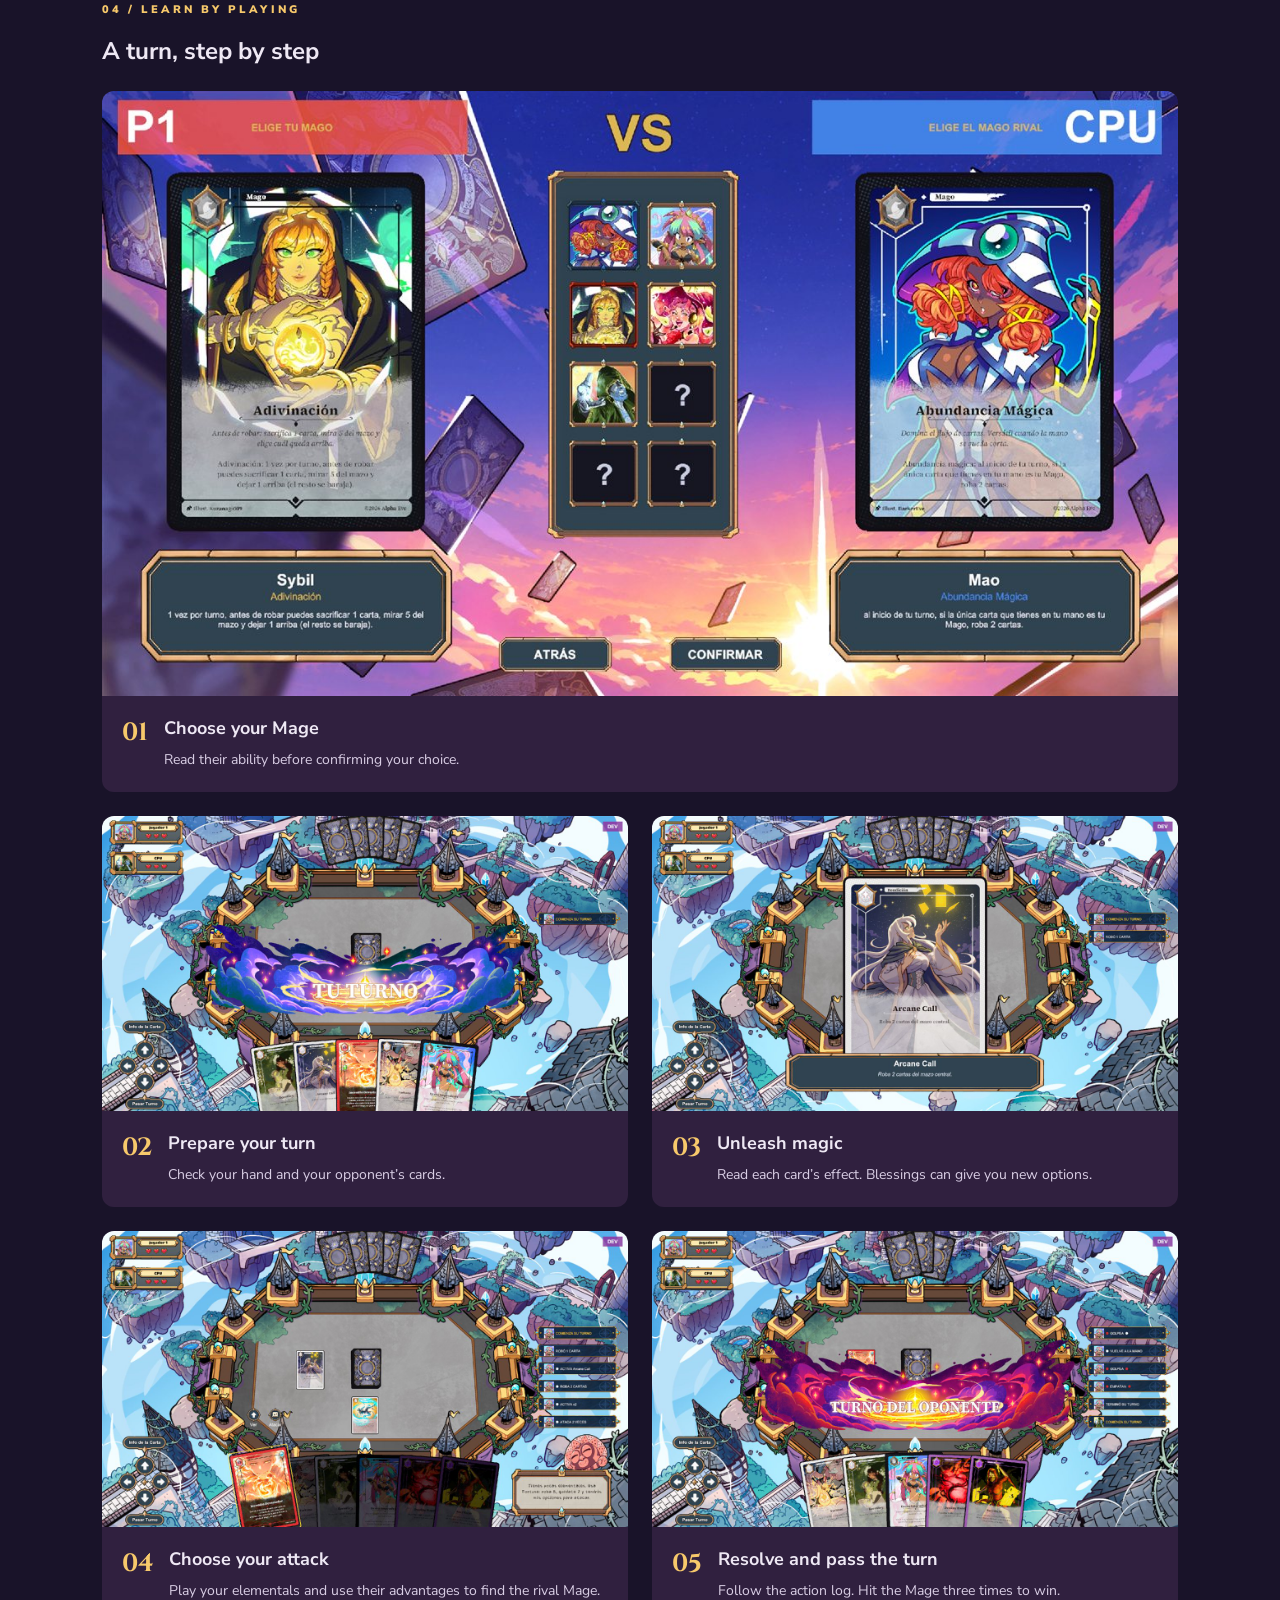
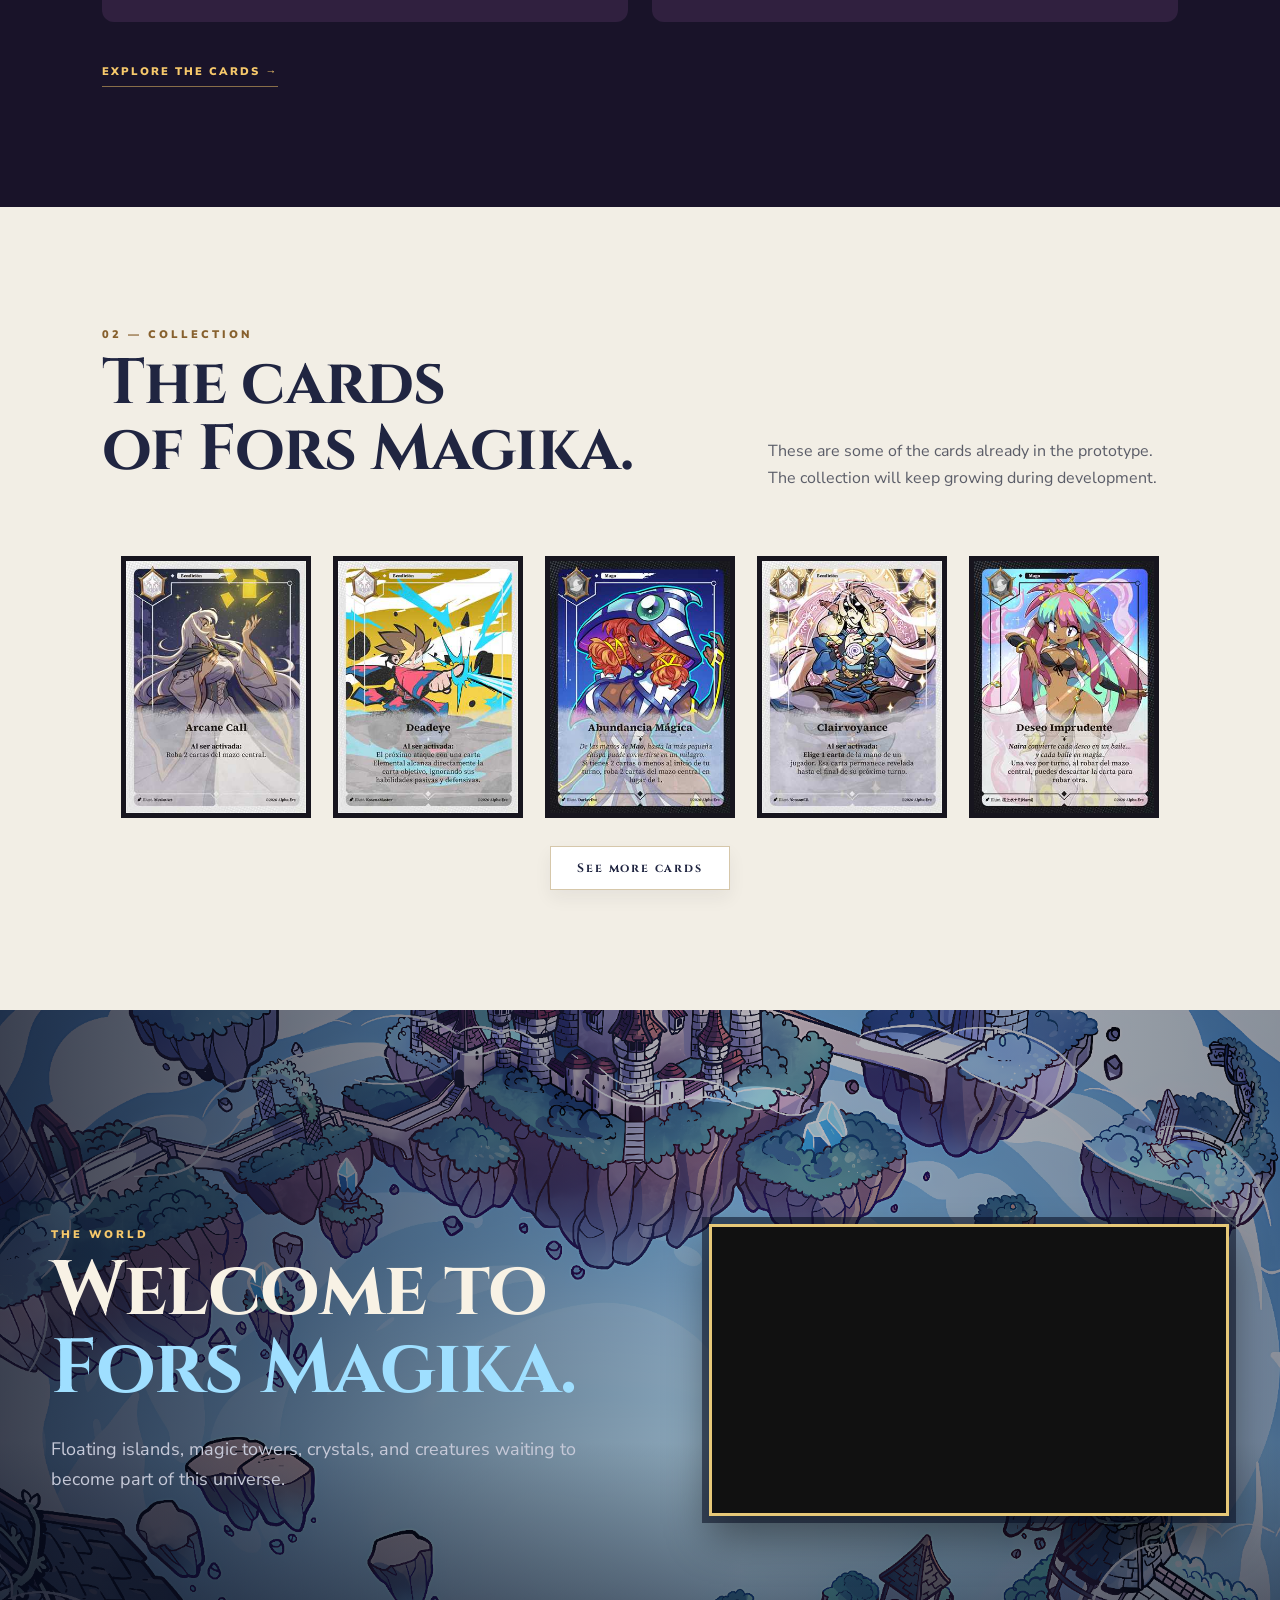
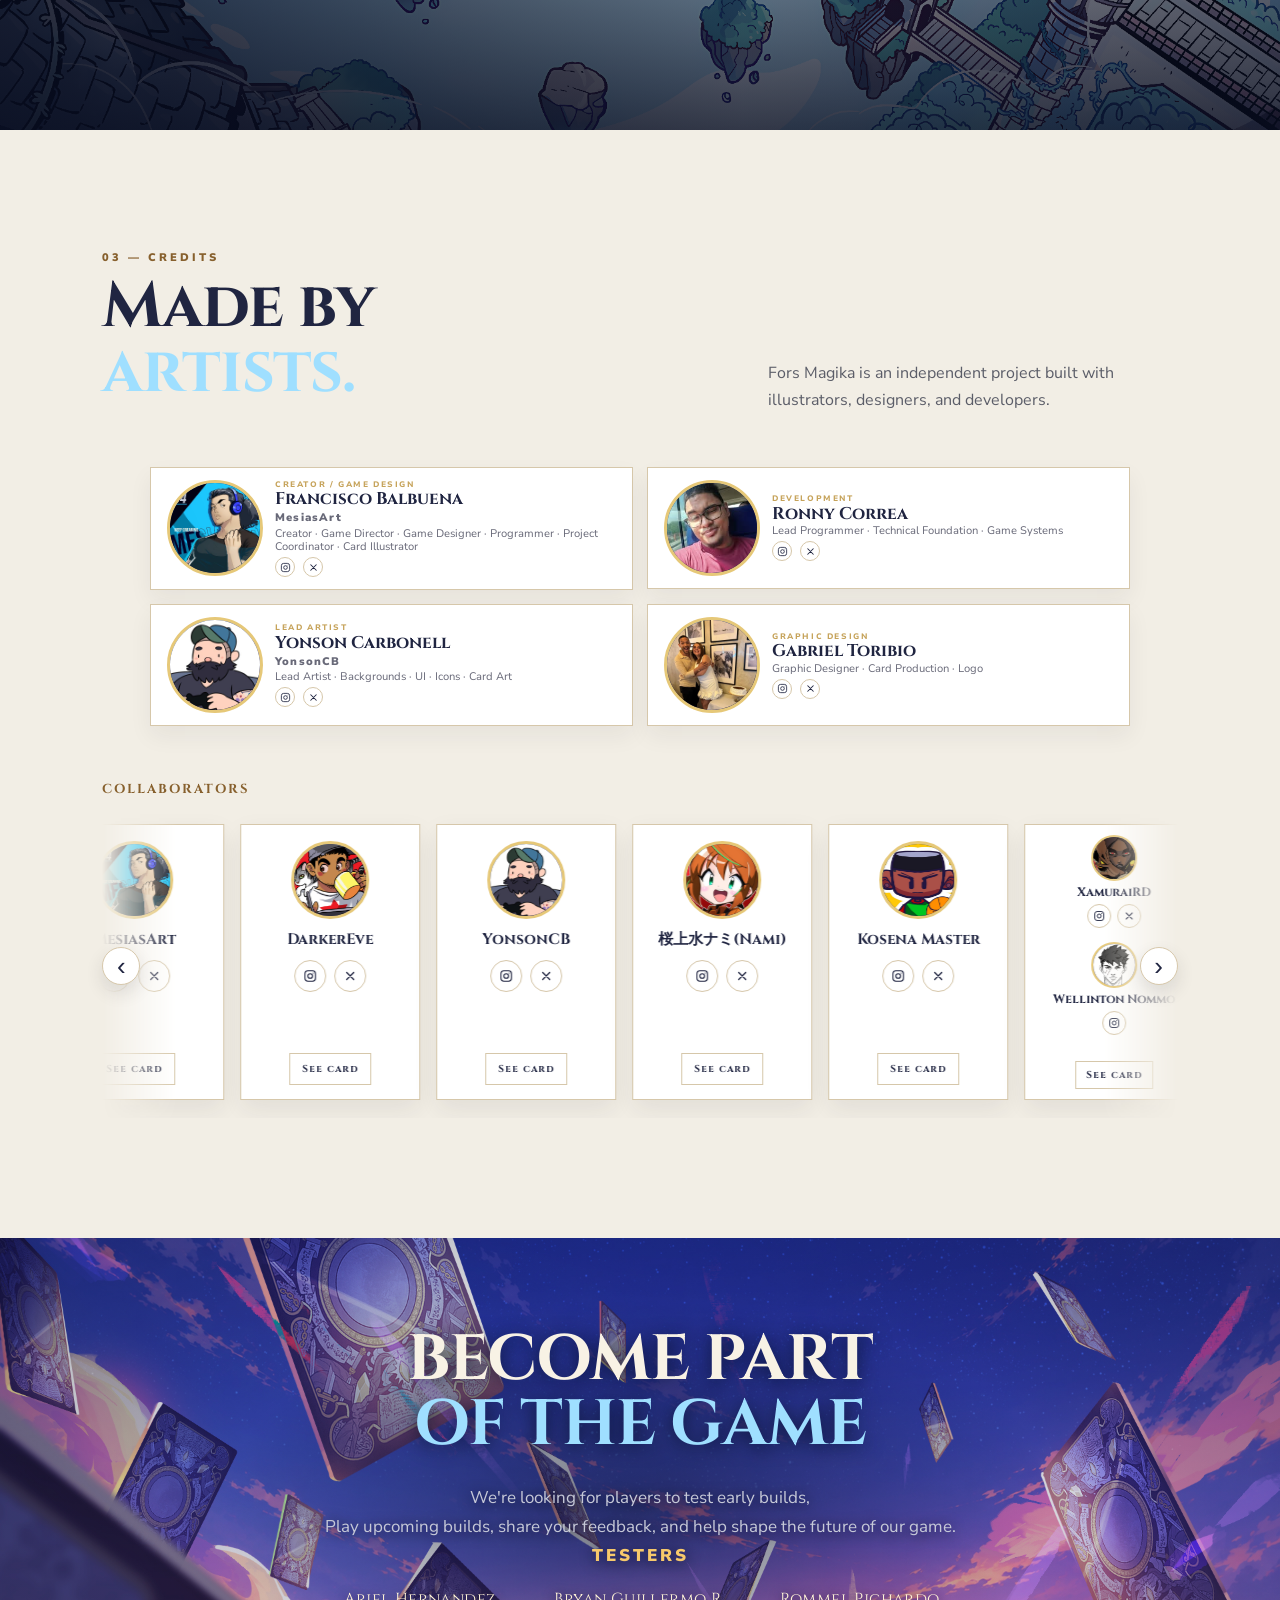
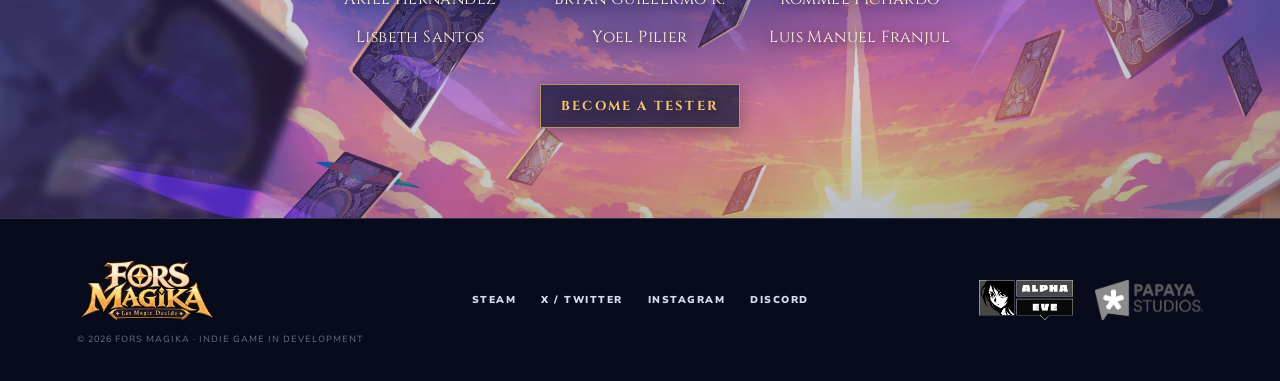
==== commit 4cdd7548: "Add bilingual how-to-play guide with elemental cycle and screenshots" ====
--- a/index.html
+++ b/index.html
@@ -68,34 +68,14 @@
       <div class="scroll-hint"><span data-i18n="hero.scroll">DESPLAZA</span> <span>↓</span></div>
     </section>
 
-    <section class="intro section" id="game">
-      <div class="section-kicker" data-i18n="game.kicker">01 — EL JUEGO</div>
-      <div class="intro-grid">
-        <div>
-          <h2 data-i18n-html="game.title">Una batalla de magia<br><em>en tus manos.</em></h2>
-          <p class="lead" data-i18n="game.lead">FORS MAGIKA es un juego de cartas donde el azar, la estrategia y la lectura del rival se mezclan en partidas rápidas.</p>
-          <p data-i18n="game.body">Tu objetivo es descubrir el Mago escondido en la mano de tu oponente y golpearlo tres veces. Cada carta puede cambiar el rumbo de la partida: elementos para atacar, trampas para castigar y bendiciones para alterar las reglas.</p>
-          <a class="text-link" href="#cards"><span data-i18n="game.link">DESCUBRE LAS CARTAS</span> <span>→</span></a>
-        </div>
-        <div class="rule-card">
-          <div class="rule-number">01</div>
-          <h3 data-i18n="rule.discover">DESCUBRE</h3>
-          <p data-i18n="rule.discoverBody">Encuentra al Mago rival oculto entre sus cartas.</p>
-          <div class="rule-line"></div>
-          <div class="rule-number">02</div>
-          <h3 data-i18n="rule.attack">ATACA</h3>
-          <p data-i18n="rule.attackBody">Lanza tus ataques y domina las ventajas elementales.</p>
-          <div class="rule-line"></div>
-          <div class="rule-number">03</div>
-          <h3 data-i18n="rule.magic">DESATA LA MAGIA</h3>
-          <p data-i18n="rule.magicBody">Usa Bendiciones y Maldiciones para cambiar el rumbo de la partida.</p>
-          <div class="rule-line"></div>
-          <div class="rule-number">04</div>
-          <h3 data-i18n="rule.win">VENCE</h3>
-          <p data-i18n="rule.winBody">Golpea al Mago 3 veces y reclama la victoria.</p>
-        </div>
-      </div>
-    </section>
+    <section class="how-to section" id="game">
+<div class="guide-wrap">
+<header class="guide-hero"><div class="section-kicker"><span data-guide-es="FORS MAGIKA · GUÍA PARA PRINCIPIANTES" data-guide-en="FORS MAGIKA · BEGINNER’S GUIDE">FORS MAGIKA · GUÍA PARA PRINCIPIANTES</span></div><h2 data-guide-es="Cómo jugar" data-guide-en="How to play">Cómo jugar</h2><p data-guide-es="Descubre al Mago enemigo, domina los elementos y consigue tres impactos para ganar." data-guide-en="Find the enemy Mage, master the elements and land three hits to win.">Descubre al Mago enemigo, domina los elementos y consigue tres impactos para ganar.</p><div class="guide-actions"><a class="btn btn-gold" href="#guide-objective"><span data-guide-es="Aprende las reglas" data-guide-en="Learn the rules">Aprende las reglas</span></a><a class="btn btn-dark" href="catalogo.html#cartas"><span data-guide-es="Ver las cartas" data-guide-en="View the cards">Ver las cartas</span></a></div></header>
+<div class="guide-block" id="guide-objective"><div class="section-kicker">01 / <span data-guide-es="OBJETIVO" data-guide-en="OBJECTIVE">OBJETIVO</span></div><h3 data-guide-es="Encuentra al Mago rival" data-guide-en="Find the rival Mage">Encuentra al Mago rival</h3><p data-guide-es="El Mago está oculto entre las cartas de tu oponente. Identifícalo y consigue tres impactos para derrotarlo." data-guide-en="The Mage is hidden among your opponent’s cards. Find them and land three hits to defeat them.">El Mago está oculto entre las cartas de tu oponente. Identifícalo y consigue tres impactos para derrotarlo.</p><div class="guide-hand" aria-hidden="true"><div>?</div><div>?</div><div class="guide-mage"><img src="assets/guide/icons/Mago.png" alt="Mago" loading="lazy" width="80" height="80"><span data-guide-es="MAGO" data-guide-en="MAGE">MAGO</span></div><div>?</div><div>?</div></div><div class="guide-hearts" aria-label="3 HP">♡ ♡ ♡</div></div>
+<div class="guide-block"><div class="section-kicker">02 / <span data-guide-es="TIPOS DE CARTAS" data-guide-en="CARD TYPES">TIPOS DE CARTAS</span></div><div class="guide-types"><article class="guide-type"><div class="guide-type-icons"><img src="assets/guide/icons/Agua.png" alt="Agua" loading="lazy" width="80" height="80"><img src="assets/guide/icons/Fuego.png" alt="Fuego" loading="lazy" width="80" height="80"><img src="assets/guide/icons/Planta.png" alt="Planta" loading="lazy" width="80" height="80"><img src="assets/guide/icons/Roca.png" alt="Roca" loading="lazy" width="80" height="80"><img src="assets/guide/icons/Trueno.png" alt="Trueno" loading="lazy" width="80" height="80"></div><h4 data-guide-es="Elementales" data-guide-en="Elementals">Elementales</h4><p data-guide-es="Ataca y domina las ventajas." data-guide-en="Attack and use elemental advantages.">Ataca y domina las ventajas.</p></article><article class="guide-type"><div class="guide-type-icons"><img src="assets/guide/icons/Luz.png" alt="Luz" loading="lazy" width="80" height="80"></div><h4 data-guide-es="Bendiciones" data-guide-en="Blessings">Bendiciones</h4><p data-guide-es="Apoya tu estrategia con sus efectos." data-guide-en="Support your strategy with their effects.">Apoya tu estrategia con sus efectos.</p></article><article class="guide-type"><div class="guide-type-icons"><img src="assets/guide/icons/Oscuridad.png" alt="Oscuridad" loading="lazy" width="80" height="80"></div><h4 data-guide-es="Maldiciones" data-guide-en="Curses">Maldiciones</h4><p data-guide-es="Sorprende al rival y cambia la partida." data-guide-en="Surprise your rival and change the match.">Sorprende al rival y cambia la partida.</p></article><article class="guide-type"><div class="guide-type-icons"><img src="assets/guide/icons/Mago.png" alt="Mago" loading="lazy" width="80" height="80"></div><h4 data-guide-es="Magos" data-guide-en="Mages">Magos</h4><p data-guide-es="Tu habilidad y el objetivo del rival." data-guide-en="Your ability and your rival’s target.">Tu habilidad y el objetivo del rival.</p></article></div></div>
+<div class="guide-block"><div class="section-kicker">03 / <span data-guide-es="ELEMENTOS" data-guide-en="ELEMENTS">ELEMENTOS</span></div><h3 data-guide-es="Cada elemento tiene una ventaja" data-guide-en="Every element has an advantage">Cada elemento tiene una ventaja</h3><div class="guide-cycle"><div class="guide-wheel"><svg viewBox="0 0 600 540" aria-hidden="true"><defs><marker id="guide-arrow" viewBox="0 0 10 10" refX="9" refY="5" markerWidth="7" markerHeight="7" orient="auto-start-reverse"><path d="M0 0 L10 5 L0 10Z" fill="#e2bd70"/></marker></defs><line x1="354.24389970742396" y1="119.32682728788238" x2="440.08882718881534" y2="181.5643997118911" stroke="#e2bd70" stroke-width="3" marker-end="url(#guide-arrow)"/><line x1="479.22861981132854" y1="288.6988992452591" x2="447.94152438748785" y2="384.6459918783706" stroke="#e2bd70" stroke-width="3" marker-end="url(#guide-arrow)"/><line x1="358" y1="455" x2="249" y2="455" stroke="#e2bd70" stroke-width="3" marker-end="url(#guide-arrow)"/><line x1="154.22861981132857" y1="391.3011007547409" x2="122.94152438748786" y2="295.3540081216294" stroke="#e2bd70" stroke-width="3" marker-end="url(#guide-arrow)"/><line x1="154.24389970742396" y1="185.6731727121176" x2="240.08882718881532" y2="123.4356002881089" stroke="#e2bd70" stroke-width="3" marker-end="url(#guide-arrow)"/></svg><div class="guide-element" style="left:50%;top:14.814814814814813%"><img src="assets/guide/icons/Agua.png" alt="Agua" loading="lazy" width="80" height="80"><span data-guide-es="Agua" data-guide-en="Water">Agua</span></div><div class="guide-element" style="left:83.33333333333333%;top:41.666666666666664%"><img src="assets/guide/icons/Fuego.png" alt="Fuego" loading="lazy" width="80" height="80"><span data-guide-es="Fuego" data-guide-en="Fire">Fuego</span></div><div class="guide-element" style="left:70.83333333333333%;top:84.25925925925925%"><img src="assets/guide/icons/Planta.png" alt="Planta" loading="lazy" width="80" height="80"><span data-guide-es="Planta" data-guide-en="Plant">Planta</span></div><div class="guide-element" style="left:29.166666666666668%;top:84.25925925925925%"><img src="assets/guide/icons/Roca.png" alt="Roca" loading="lazy" width="80" height="80"><span data-guide-es="Tierra" data-guide-en="Earth">Tierra</span></div><div class="guide-element" style="left:16.666666666666668%;top:41.666666666666664%"><img src="assets/guide/icons/Trueno.png" alt="Trueno" loading="lazy" width="80" height="80"><span data-guide-es="Trueno" data-guide-en="Thunder">Trueno</span></div></div><p data-guide-es="Agua vence a Fuego, Fuego a Planta, Planta a Tierra, Tierra a Trueno y Trueno a Agua." data-guide-en="Water beats Fire, Fire beats Plant, Plant beats Earth, Earth beats Thunder and Thunder beats Water.">Agua vence a Fuego, Fuego a Planta, Planta a Tierra, Tierra a Trueno y Trueno a Agua.</p></div></div>
+<div class="guide-block"><div class="section-kicker">04 / <span data-guide-es="APRENDE JUGANDO" data-guide-en="LEARN BY PLAYING">APRENDE JUGANDO</span></div><h3 data-guide-es="Un turno, paso a paso" data-guide-en="A turn, step by step">Un turno, paso a paso</h3><div class="guide-steps"><figure class="guide-step"><img src="assets/guide/screenshots/Screenshot 2026-10-21 202416.jpg" alt="Elige tu Mago" loading="lazy" width="1920" height="1080"><figcaption><span class="guide-step-number">01</span><div><h4 data-guide-es="Elige tu Mago" data-guide-en="Choose your Mage">Elige tu Mago</h4><p data-guide-es="Conoce su habilidad antes de confirmar tu elección." data-guide-en="Read their ability before confirming your choice.">Conoce su habilidad antes de confirmar tu elección.</p></div></figcaption></figure><figure class="guide-step"><img src="assets/guide/screenshots/Screenshot 2026-10-21 202607.jpg" alt="Prepara tu turno" loading="lazy" width="1920" height="1080"><figcaption><span class="guide-step-number">02</span><div><h4 data-guide-es="Prepara tu turno" data-guide-en="Prepare your turn">Prepara tu turno</h4><p data-guide-es="Revisa tu mano y las cartas del rival." data-guide-en="Check your hand and your opponent’s cards.">Revisa tu mano y las cartas del rival.</p></div></figcaption></figure><figure class="guide-step"><img src="assets/guide/screenshots/Screenshot 2026-10-21 202633.jpg" alt="Desata la magia" loading="lazy" width="1920" height="1080"><figcaption><span class="guide-step-number">03</span><div><h4 data-guide-es="Desata la magia" data-guide-en="Unleash magic">Desata la magia</h4><p data-guide-es="Lee el efecto de cada carta. Las Bendiciones pueden darte nuevas opciones." data-guide-en="Read each card’s effect. Blessings can give you new options.">Lee el efecto de cada carta. Las Bendiciones pueden darte nuevas opciones.</p></div></figcaption></figure><figure class="guide-step"><img src="assets/guide/screenshots/Screenshot 2026-10-21 202723.jpg" alt="Elige tu ataque" loading="lazy" width="1920" height="1080"><figcaption><span class="guide-step-number">04</span><div><h4 data-guide-es="Elige tu ataque" data-guide-en="Choose your attack">Elige tu ataque</h4><p data-guide-es="Juega tus elementales y aprovecha sus ventajas para encontrar al Mago rival." data-guide-en="Play your elementals and use their advantages to find the rival Mage.">Juega tus elementales y aprovecha sus ventajas para encontrar al Mago rival.</p></div></figcaption></figure><figure class="guide-step"><img src="assets/guide/screenshots/Screeadnshot 2026-10-21 202759.jpg" alt="Resuelve y pasa el turno" loading="lazy" width="1920" height="1080"><figcaption><span class="guide-step-number">05</span><div><h4 data-guide-es="Resuelve y pasa el turno" data-guide-en="Resolve and pass the turn">Resuelve y pasa el turno</h4><p data-guide-es="Sigue el registro de acciones. Consigue tres impactos al Mago para ganar." data-guide-en="Follow the action log. Hit the Mage three times to win.">Sigue el registro de acciones. Consigue tres impactos al Mago para ganar.</p></div></figcaption></figure></div><a class="text-link" href="catalogo.html#cartas"><span data-guide-es="EXPLORA LAS CARTAS →" data-guide-en="EXPLORE THE CARDS →">EXPLORA LAS CARTAS →</span></a></div>
+</div></section>
 
     <section class="cards-section section" id="cards">
       <div class="section-head">
--- a/styles.css
+++ b/styles.css
@@ -227,6 +227,7 @@
 .card-preview-close{position:absolute;top:16px;right:20px;padding:10px 16px;border:1px solid var(--gold);border-radius:24px;background:rgba(8,13,32,.85);color:#fff4d7;cursor:pointer;font:inherit;z-index:1}
 .card-preview>img{display:block;width:auto;height:auto;max-width:100%;max-height:100%;object-fit:contain}
 
-body:not(.catalog-page) .nav-links{margin-right:110px}
+body:not(.catalog-page) .nav-links{position:absolute;left:50%;transform:translateX(-50%);margin:0}
 .btn-steam img{display:block;width:150px;height:auto;filter:brightness(0) invert(1)}
-@media(max-width:900px){body:not(.catalog-page) .nav-links{margin-right:0}}
+
+.how-to{background:#191329;color:#eee8f4;scroll-margin-top:30px}.guide-wrap{max-width:1120px;margin:auto}.guide-hero{padding:40px 25px;text-align:center;background:#30203f;border-radius:18px}.guide-hero h2{font-size:clamp(30px,4vw,48px);margin:12px 0 16px}.guide-hero p{max-width:720px;margin:0 auto 22px;line-height:1.7}.guide-actions{display:flex;justify-content:center;gap:12px;flex-wrap:wrap}.guide-actions .btn{border-radius:30px}.guide-block{padding:36px 0;border-bottom:1px solid #4c3b60;scroll-margin-top:20px}.guide-block:last-child{border:0;padding-bottom:0}.guide-block h3{font-size:24px;margin:18px 0 12px}.guide-block p{line-height:1.7;color:#d9cee5}.guide-hand{display:grid;grid-template-columns:repeat(5,1fr);gap:12px;max-width:820px;margin:25px auto 12px}.guide-hand>div{aspect-ratio:5/7;border:1px solid #867248;border-radius:8px;background:#39294b;display:flex;flex-direction:column;align-items:center;justify-content:center;font:700 24px Cinzel,serif}.guide-hand .guide-mage{background:#59406f;color:var(--gold)}.guide-mage img{width:70%;height:auto}.guide-hearts{text-align:center;color:#ff788d;font-size:30px;letter-spacing:8px}.guide-types{display:grid;grid-template-columns:repeat(3,1fr);gap:14px;margin-top:20px}.guide-type{background:#30203f;padding:24px 16px;text-align:center;border-radius:12px}.guide-type:first-child{grid-column:1/-1}.guide-type-icons{display:flex;justify-content:center;gap:16px;flex-wrap:wrap}.guide-type-icons img{width:clamp(48px,8vw,80px);height:auto;object-fit:contain}.guide-type h4{font-size:18px;margin:16px 0 8px}.guide-type p{margin:0;font-size:14px}.guide-cycle{background:#30203f;border-radius:16px;padding:20px;margin-top:20px}.guide-wheel{position:relative;width:min(100%,650px);aspect-ratio:600/540;margin:auto}.guide-wheel svg{width:100%;height:100%;position:absolute;inset:0}.guide-element{position:absolute;transform:translate(-50%,-50%);width:23%;display:flex;align-items:center;flex-direction:column;gap:4px;font-weight:900;font-size:clamp(10px,2vw,17px)}.guide-element img{width:82%;height:auto;filter:drop-shadow(0 6px 10px #120b21)}.guide-cycle>p{text-align:center;font-size:14px;max-width:760px;margin:10px auto}.guide-steps{display:grid;grid-template-columns:repeat(2,minmax(0,1fr));gap:24px;margin:24px 0}.guide-step{margin:0;background:#30203f;border-radius:12px;overflow:hidden}.guide-step:first-child{grid-column:1/-1}.guide-step>img{display:block;width:100%;height:auto}.guide-step figcaption{display:flex;gap:16px;padding:20px}.guide-step-number{color:var(--gold);font:700 25px Cinzel,serif}.guide-step h4{margin:0 0 8px;font-size:18px}.guide-step p{margin:0;font-size:14px}@media(max-width:600px){.guide-hero{padding:28px 16px}.guide-types{grid-template-columns:1fr}.guide-type:first-child{grid-column:auto}.guide-hand{gap:6px}.guide-hand>div{font-size:16px}.guide-block h3{font-size:21px}.guide-cycle{padding:12px 4px}.guide-cycle>p{padding:0 10px}.guide-steps{grid-template-columns:1fr}.guide-step:first-child{grid-column:auto}.guide-type-icons{gap:8px}}
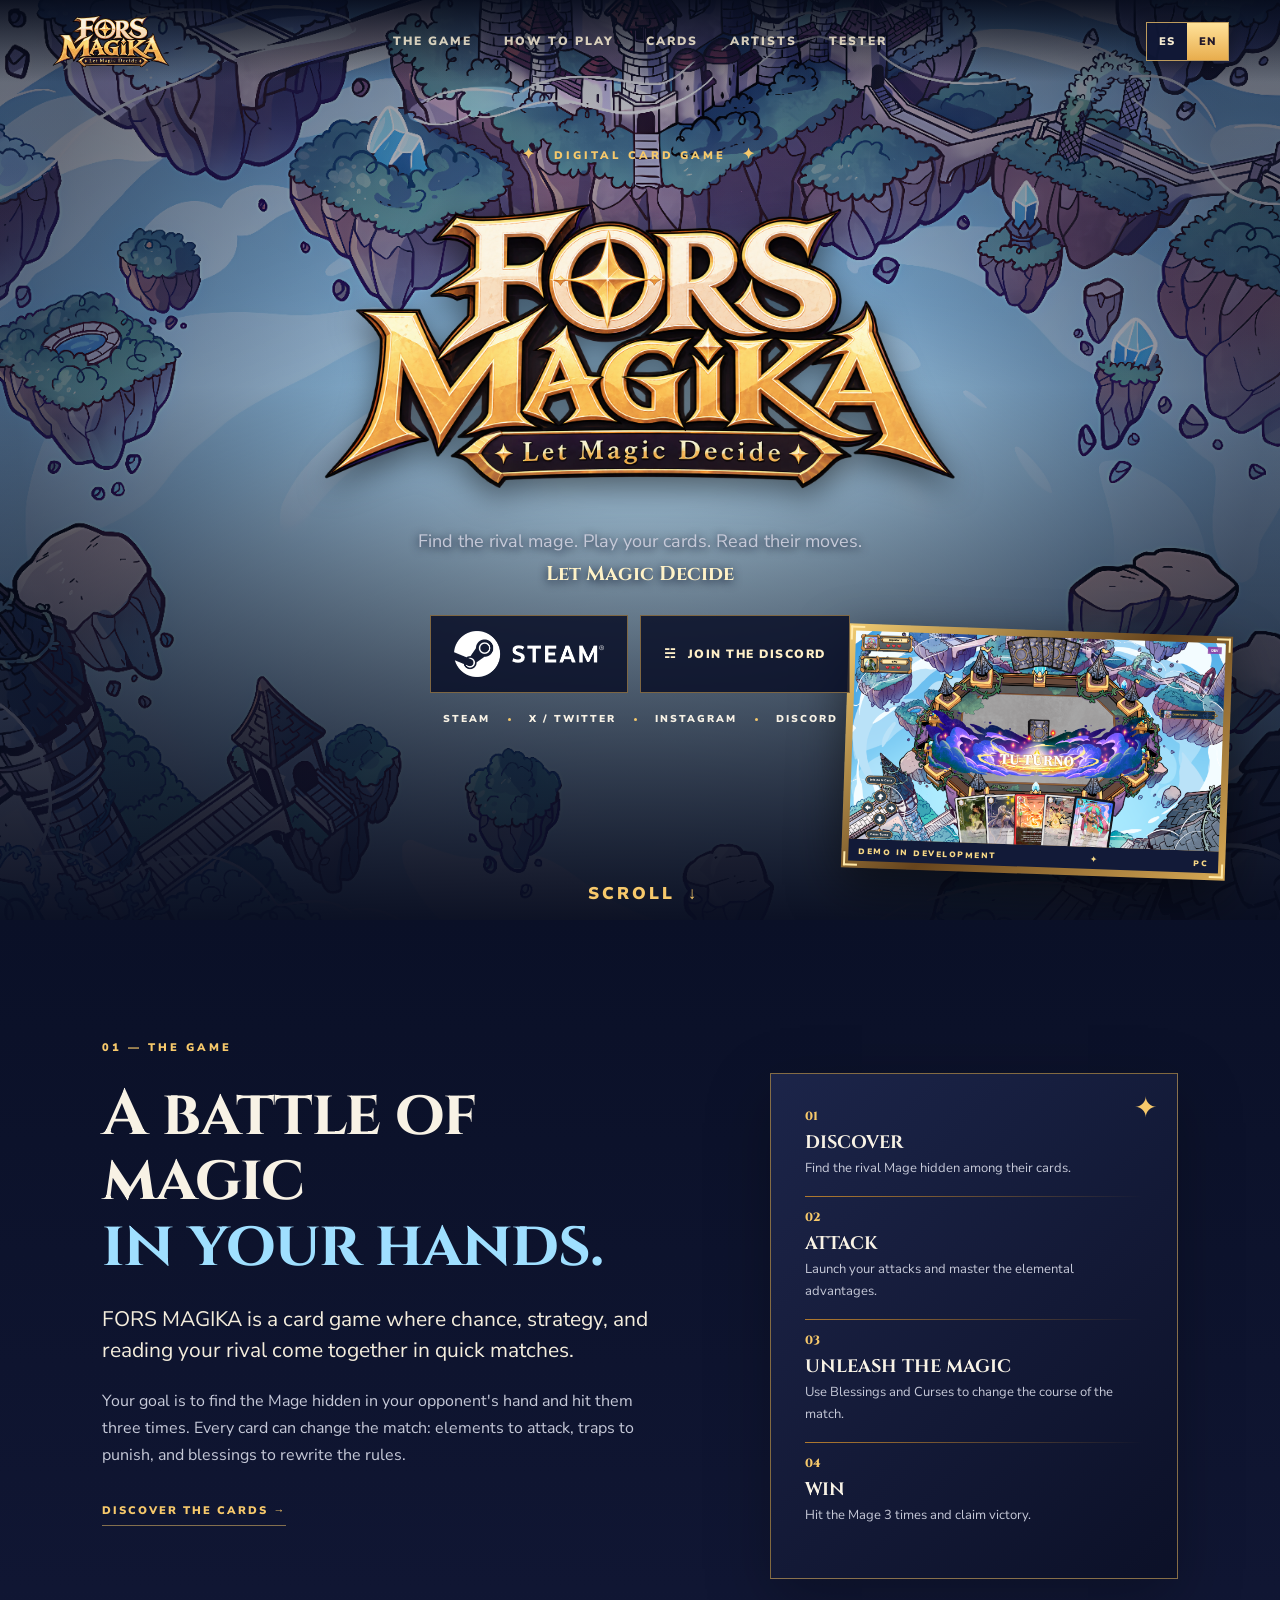
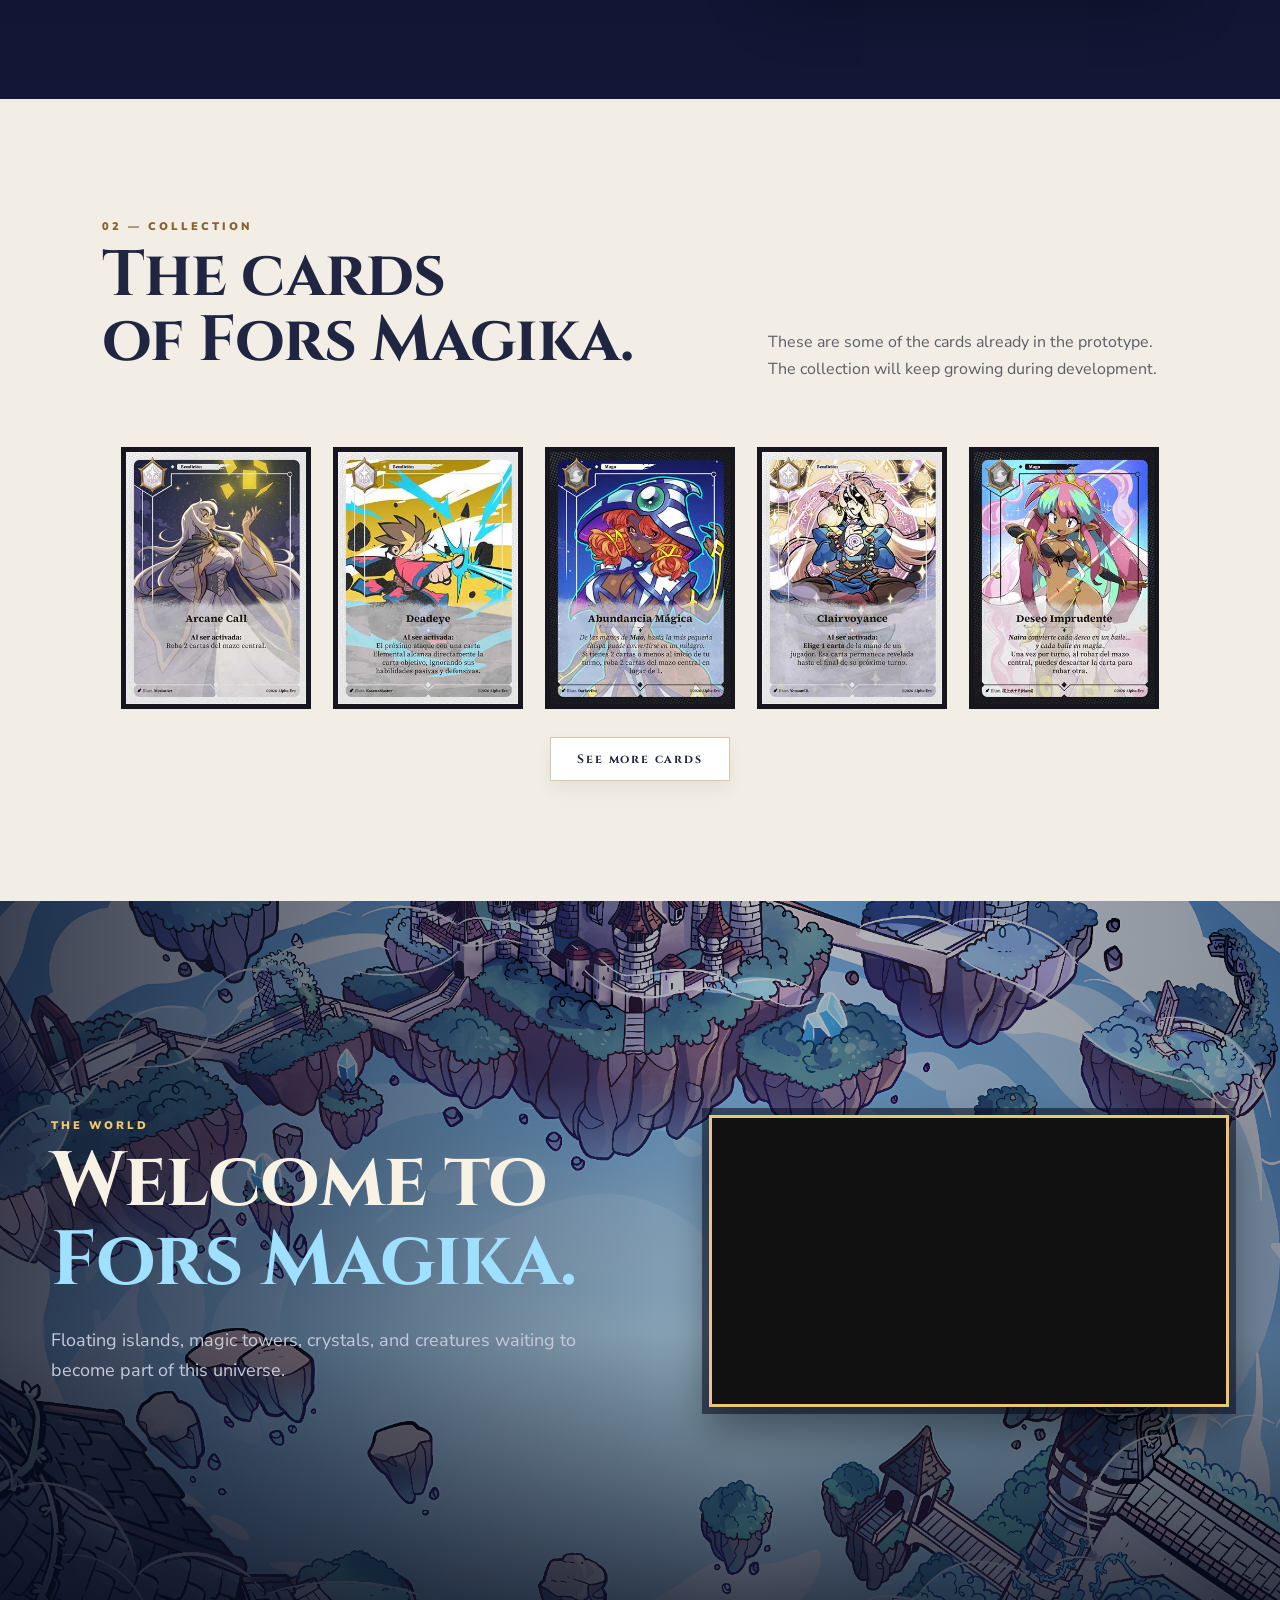
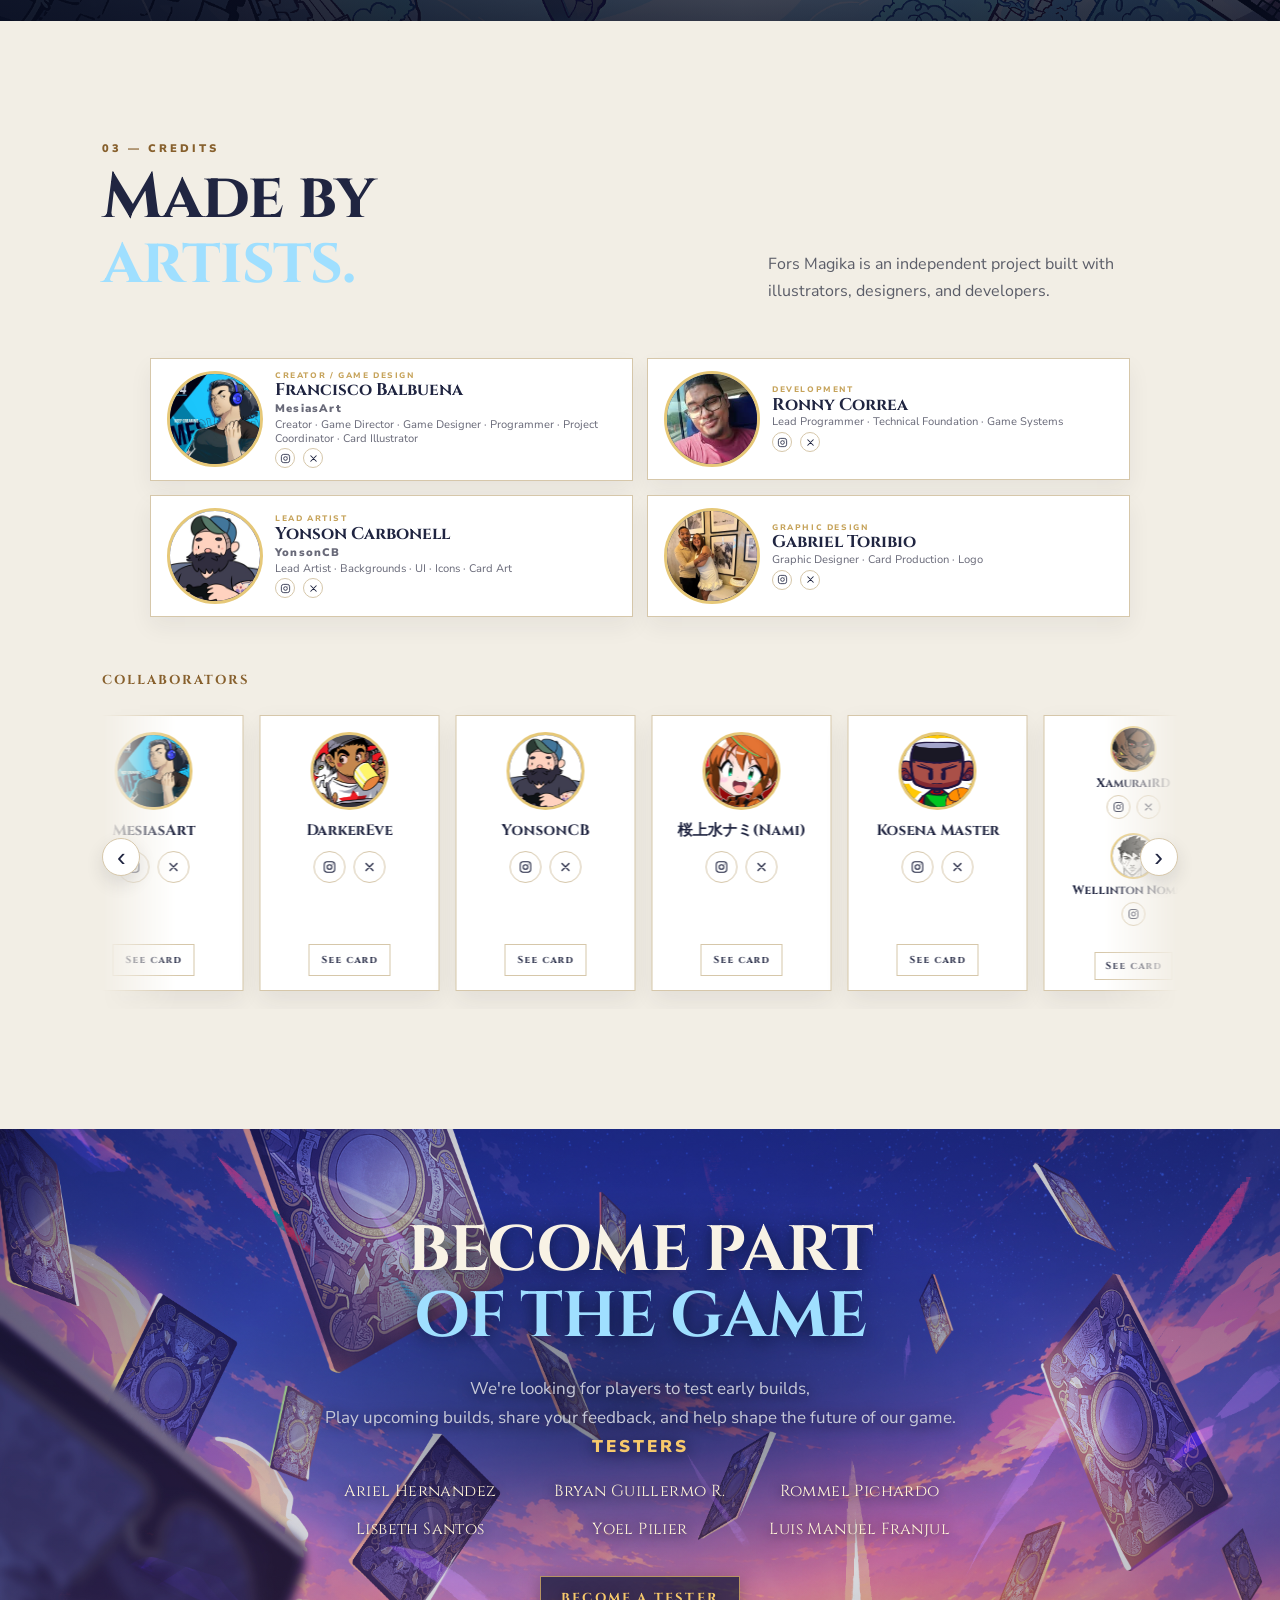
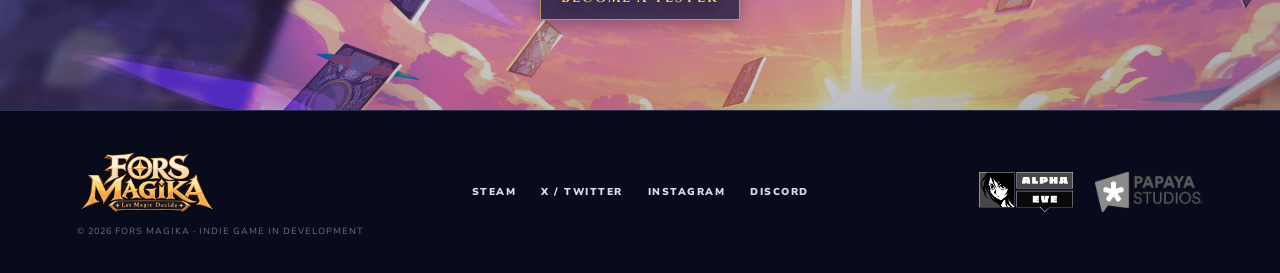
==== commit ebc6995a: "Move how-to-play guide to separate page with original navy and gold palette" ====
--- a/index.html
+++ b/index.html
@@ -16,6 +16,7 @@
     </a>
     <nav class="nav-links">
       <a href="#game" data-i18n="nav.game">EL JUEGO</a>
+      <a class="nav-how" href="como-jugar.html" data-i18n="nav.how">CÓMO JUGAR</a>
       <div class="nav-drop">
         <a href="#cards" data-i18n="nav.cards">CARTAS</a>
         <div class="nav-drop-menu">
@@ -68,14 +69,34 @@
       <div class="scroll-hint"><span data-i18n="hero.scroll">DESPLAZA</span> <span>↓</span></div>
     </section>
 
-    <section class="how-to section" id="game">
-<div class="guide-wrap">
-<header class="guide-hero"><div class="section-kicker"><span data-guide-es="FORS MAGIKA · GUÍA PARA PRINCIPIANTES" data-guide-en="FORS MAGIKA · BEGINNER’S GUIDE">FORS MAGIKA · GUÍA PARA PRINCIPIANTES</span></div><h2 data-guide-es="Cómo jugar" data-guide-en="How to play">Cómo jugar</h2><p data-guide-es="Descubre al Mago enemigo, domina los elementos y consigue tres impactos para ganar." data-guide-en="Find the enemy Mage, master the elements and land three hits to win.">Descubre al Mago enemigo, domina los elementos y consigue tres impactos para ganar.</p><div class="guide-actions"><a class="btn btn-gold" href="#guide-objective"><span data-guide-es="Aprende las reglas" data-guide-en="Learn the rules">Aprende las reglas</span></a><a class="btn btn-dark" href="catalogo.html#cartas"><span data-guide-es="Ver las cartas" data-guide-en="View the cards">Ver las cartas</span></a></div></header>
-<div class="guide-block" id="guide-objective"><div class="section-kicker">01 / <span data-guide-es="OBJETIVO" data-guide-en="OBJECTIVE">OBJETIVO</span></div><h3 data-guide-es="Encuentra al Mago rival" data-guide-en="Find the rival Mage">Encuentra al Mago rival</h3><p data-guide-es="El Mago está oculto entre las cartas de tu oponente. Identifícalo y consigue tres impactos para derrotarlo." data-guide-en="The Mage is hidden among your opponent’s cards. Find them and land three hits to defeat them.">El Mago está oculto entre las cartas de tu oponente. Identifícalo y consigue tres impactos para derrotarlo.</p><div class="guide-hand" aria-hidden="true"><div>?</div><div>?</div><div class="guide-mage"><img src="assets/guide/icons/Mago.png" alt="Mago" loading="lazy" width="80" height="80"><span data-guide-es="MAGO" data-guide-en="MAGE">MAGO</span></div><div>?</div><div>?</div></div><div class="guide-hearts" aria-label="3 HP">♡ ♡ ♡</div></div>
-<div class="guide-block"><div class="section-kicker">02 / <span data-guide-es="TIPOS DE CARTAS" data-guide-en="CARD TYPES">TIPOS DE CARTAS</span></div><div class="guide-types"><article class="guide-type"><div class="guide-type-icons"><img src="assets/guide/icons/Agua.png" alt="Agua" loading="lazy" width="80" height="80"><img src="assets/guide/icons/Fuego.png" alt="Fuego" loading="lazy" width="80" height="80"><img src="assets/guide/icons/Planta.png" alt="Planta" loading="lazy" width="80" height="80"><img src="assets/guide/icons/Roca.png" alt="Roca" loading="lazy" width="80" height="80"><img src="assets/guide/icons/Trueno.png" alt="Trueno" loading="lazy" width="80" height="80"></div><h4 data-guide-es="Elementales" data-guide-en="Elementals">Elementales</h4><p data-guide-es="Ataca y domina las ventajas." data-guide-en="Attack and use elemental advantages.">Ataca y domina las ventajas.</p></article><article class="guide-type"><div class="guide-type-icons"><img src="assets/guide/icons/Luz.png" alt="Luz" loading="lazy" width="80" height="80"></div><h4 data-guide-es="Bendiciones" data-guide-en="Blessings">Bendiciones</h4><p data-guide-es="Apoya tu estrategia con sus efectos." data-guide-en="Support your strategy with their effects.">Apoya tu estrategia con sus efectos.</p></article><article class="guide-type"><div class="guide-type-icons"><img src="assets/guide/icons/Oscuridad.png" alt="Oscuridad" loading="lazy" width="80" height="80"></div><h4 data-guide-es="Maldiciones" data-guide-en="Curses">Maldiciones</h4><p data-guide-es="Sorprende al rival y cambia la partida." data-guide-en="Surprise your rival and change the match.">Sorprende al rival y cambia la partida.</p></article><article class="guide-type"><div class="guide-type-icons"><img src="assets/guide/icons/Mago.png" alt="Mago" loading="lazy" width="80" height="80"></div><h4 data-guide-es="Magos" data-guide-en="Mages">Magos</h4><p data-guide-es="Tu habilidad y el objetivo del rival." data-guide-en="Your ability and your rival’s target.">Tu habilidad y el objetivo del rival.</p></article></div></div>
-<div class="guide-block"><div class="section-kicker">03 / <span data-guide-es="ELEMENTOS" data-guide-en="ELEMENTS">ELEMENTOS</span></div><h3 data-guide-es="Cada elemento tiene una ventaja" data-guide-en="Every element has an advantage">Cada elemento tiene una ventaja</h3><div class="guide-cycle"><div class="guide-wheel"><svg viewBox="0 0 600 540" aria-hidden="true"><defs><marker id="guide-arrow" viewBox="0 0 10 10" refX="9" refY="5" markerWidth="7" markerHeight="7" orient="auto-start-reverse"><path d="M0 0 L10 5 L0 10Z" fill="#e2bd70"/></marker></defs><line x1="354.24389970742396" y1="119.32682728788238" x2="440.08882718881534" y2="181.5643997118911" stroke="#e2bd70" stroke-width="3" marker-end="url(#guide-arrow)"/><line x1="479.22861981132854" y1="288.6988992452591" x2="447.94152438748785" y2="384.6459918783706" stroke="#e2bd70" stroke-width="3" marker-end="url(#guide-arrow)"/><line x1="358" y1="455" x2="249" y2="455" stroke="#e2bd70" stroke-width="3" marker-end="url(#guide-arrow)"/><line x1="154.22861981132857" y1="391.3011007547409" x2="122.94152438748786" y2="295.3540081216294" stroke="#e2bd70" stroke-width="3" marker-end="url(#guide-arrow)"/><line x1="154.24389970742396" y1="185.6731727121176" x2="240.08882718881532" y2="123.4356002881089" stroke="#e2bd70" stroke-width="3" marker-end="url(#guide-arrow)"/></svg><div class="guide-element" style="left:50%;top:14.814814814814813%"><img src="assets/guide/icons/Agua.png" alt="Agua" loading="lazy" width="80" height="80"><span data-guide-es="Agua" data-guide-en="Water">Agua</span></div><div class="guide-element" style="left:83.33333333333333%;top:41.666666666666664%"><img src="assets/guide/icons/Fuego.png" alt="Fuego" loading="lazy" width="80" height="80"><span data-guide-es="Fuego" data-guide-en="Fire">Fuego</span></div><div class="guide-element" style="left:70.83333333333333%;top:84.25925925925925%"><img src="assets/guide/icons/Planta.png" alt="Planta" loading="lazy" width="80" height="80"><span data-guide-es="Planta" data-guide-en="Plant">Planta</span></div><div class="guide-element" style="left:29.166666666666668%;top:84.25925925925925%"><img src="assets/guide/icons/Roca.png" alt="Roca" loading="lazy" width="80" height="80"><span data-guide-es="Tierra" data-guide-en="Earth">Tierra</span></div><div class="guide-element" style="left:16.666666666666668%;top:41.666666666666664%"><img src="assets/guide/icons/Trueno.png" alt="Trueno" loading="lazy" width="80" height="80"><span data-guide-es="Trueno" data-guide-en="Thunder">Trueno</span></div></div><p data-guide-es="Agua vence a Fuego, Fuego a Planta, Planta a Tierra, Tierra a Trueno y Trueno a Agua." data-guide-en="Water beats Fire, Fire beats Plant, Plant beats Earth, Earth beats Thunder and Thunder beats Water.">Agua vence a Fuego, Fuego a Planta, Planta a Tierra, Tierra a Trueno y Trueno a Agua.</p></div></div>
-<div class="guide-block"><div class="section-kicker">04 / <span data-guide-es="APRENDE JUGANDO" data-guide-en="LEARN BY PLAYING">APRENDE JUGANDO</span></div><h3 data-guide-es="Un turno, paso a paso" data-guide-en="A turn, step by step">Un turno, paso a paso</h3><div class="guide-steps"><figure class="guide-step"><img src="assets/guide/screenshots/Screenshot 2026-10-21 202416.jpg" alt="Elige tu Mago" loading="lazy" width="1920" height="1080"><figcaption><span class="guide-step-number">01</span><div><h4 data-guide-es="Elige tu Mago" data-guide-en="Choose your Mage">Elige tu Mago</h4><p data-guide-es="Conoce su habilidad antes de confirmar tu elección." data-guide-en="Read their ability before confirming your choice.">Conoce su habilidad antes de confirmar tu elección.</p></div></figcaption></figure><figure class="guide-step"><img src="assets/guide/screenshots/Screenshot 2026-10-21 202607.jpg" alt="Prepara tu turno" loading="lazy" width="1920" height="1080"><figcaption><span class="guide-step-number">02</span><div><h4 data-guide-es="Prepara tu turno" data-guide-en="Prepare your turn">Prepara tu turno</h4><p data-guide-es="Revisa tu mano y las cartas del rival." data-guide-en="Check your hand and your opponent’s cards.">Revisa tu mano y las cartas del rival.</p></div></figcaption></figure><figure class="guide-step"><img src="assets/guide/screenshots/Screenshot 2026-10-21 202633.jpg" alt="Desata la magia" loading="lazy" width="1920" height="1080"><figcaption><span class="guide-step-number">03</span><div><h4 data-guide-es="Desata la magia" data-guide-en="Unleash magic">Desata la magia</h4><p data-guide-es="Lee el efecto de cada carta. Las Bendiciones pueden darte nuevas opciones." data-guide-en="Read each card’s effect. Blessings can give you new options.">Lee el efecto de cada carta. Las Bendiciones pueden darte nuevas opciones.</p></div></figcaption></figure><figure class="guide-step"><img src="assets/guide/screenshots/Screenshot 2026-10-21 202723.jpg" alt="Elige tu ataque" loading="lazy" width="1920" height="1080"><figcaption><span class="guide-step-number">04</span><div><h4 data-guide-es="Elige tu ataque" data-guide-en="Choose your attack">Elige tu ataque</h4><p data-guide-es="Juega tus elementales y aprovecha sus ventajas para encontrar al Mago rival." data-guide-en="Play your elementals and use their advantages to find the rival Mage.">Juega tus elementales y aprovecha sus ventajas para encontrar al Mago rival.</p></div></figcaption></figure><figure class="guide-step"><img src="assets/guide/screenshots/Screeadnshot 2026-10-21 202759.jpg" alt="Resuelve y pasa el turno" loading="lazy" width="1920" height="1080"><figcaption><span class="guide-step-number">05</span><div><h4 data-guide-es="Resuelve y pasa el turno" data-guide-en="Resolve and pass the turn">Resuelve y pasa el turno</h4><p data-guide-es="Sigue el registro de acciones. Consigue tres impactos al Mago para ganar." data-guide-en="Follow the action log. Hit the Mage three times to win.">Sigue el registro de acciones. Consigue tres impactos al Mago para ganar.</p></div></figcaption></figure></div><a class="text-link" href="catalogo.html#cartas"><span data-guide-es="EXPLORA LAS CARTAS →" data-guide-en="EXPLORE THE CARDS →">EXPLORA LAS CARTAS →</span></a></div>
-</div></section>
+    <section class="intro section" id="game">
+      <div class="section-kicker" data-i18n="game.kicker">01 — EL JUEGO</div>
+      <div class="intro-grid">
+        <div>
+          <h2 data-i18n-html="game.title">Una batalla de magia<br><em>en tus manos.</em></h2>
+          <p class="lead" data-i18n="game.lead">FORS MAGIKA es un juego de cartas donde el azar, la estrategia y la lectura del rival se mezclan en partidas rápidas.</p>
+          <p data-i18n="game.body">Tu objetivo es descubrir el Mago escondido en la mano de tu oponente y golpearlo tres veces. Cada carta puede cambiar el rumbo de la partida: elementos para atacar, trampas para castigar y bendiciones para alterar las reglas.</p>
+          <a class="text-link" href="#cards"><span data-i18n="game.link">DESCUBRE LAS CARTAS</span> <span>→</span></a>
+        </div>
+        <div class="rule-card">
+          <div class="rule-number">01</div>
+          <h3 data-i18n="rule.discover">DESCUBRE</h3>
+          <p data-i18n="rule.discoverBody">Encuentra al Mago rival oculto entre sus cartas.</p>
+          <div class="rule-line"></div>
+          <div class="rule-number">02</div>
+          <h3 data-i18n="rule.attack">ATACA</h3>
+          <p data-i18n="rule.attackBody">Lanza tus ataques y domina las ventajas elementales.</p>
+          <div class="rule-line"></div>
+          <div class="rule-number">03</div>
+          <h3 data-i18n="rule.magic">DESATA LA MAGIA</h3>
+          <p data-i18n="rule.magicBody">Usa Bendiciones y Maldiciones para cambiar el rumbo de la partida.</p>
+          <div class="rule-line"></div>
+          <div class="rule-number">04</div>
+          <h3 data-i18n="rule.win">VENCE</h3>
+          <p data-i18n="rule.winBody">Golpea al Mago 3 veces y reclama la victoria.</p>
+        </div>
+      </div>
+    </section>
 
     <section class="cards-section section" id="cards">
       <div class="section-head">
--- a/styles.css
+++ b/styles.css
@@ -230,4 +230,7 @@
 body:not(.catalog-page) .nav-links{position:absolute;left:50%;transform:translateX(-50%);margin:0}
 .btn-steam img{display:block;width:150px;height:auto;filter:brightness(0) invert(1)}
 
-.how-to{background:#191329;color:#eee8f4;scroll-margin-top:30px}.guide-wrap{max-width:1120px;margin:auto}.guide-hero{padding:40px 25px;text-align:center;background:#30203f;border-radius:18px}.guide-hero h2{font-size:clamp(30px,4vw,48px);margin:12px 0 16px}.guide-hero p{max-width:720px;margin:0 auto 22px;line-height:1.7}.guide-actions{display:flex;justify-content:center;gap:12px;flex-wrap:wrap}.guide-actions .btn{border-radius:30px}.guide-block{padding:36px 0;border-bottom:1px solid #4c3b60;scroll-margin-top:20px}.guide-block:last-child{border:0;padding-bottom:0}.guide-block h3{font-size:24px;margin:18px 0 12px}.guide-block p{line-height:1.7;color:#d9cee5}.guide-hand{display:grid;grid-template-columns:repeat(5,1fr);gap:12px;max-width:820px;margin:25px auto 12px}.guide-hand>div{aspect-ratio:5/7;border:1px solid #867248;border-radius:8px;background:#39294b;display:flex;flex-direction:column;align-items:center;justify-content:center;font:700 24px Cinzel,serif}.guide-hand .guide-mage{background:#59406f;color:var(--gold)}.guide-mage img{width:70%;height:auto}.guide-hearts{text-align:center;color:#ff788d;font-size:30px;letter-spacing:8px}.guide-types{display:grid;grid-template-columns:repeat(3,1fr);gap:14px;margin-top:20px}.guide-type{background:#30203f;padding:24px 16px;text-align:center;border-radius:12px}.guide-type:first-child{grid-column:1/-1}.guide-type-icons{display:flex;justify-content:center;gap:16px;flex-wrap:wrap}.guide-type-icons img{width:clamp(48px,8vw,80px);height:auto;object-fit:contain}.guide-type h4{font-size:18px;margin:16px 0 8px}.guide-type p{margin:0;font-size:14px}.guide-cycle{background:#30203f;border-radius:16px;padding:20px;margin-top:20px}.guide-wheel{position:relative;width:min(100%,650px);aspect-ratio:600/540;margin:auto}.guide-wheel svg{width:100%;height:100%;position:absolute;inset:0}.guide-element{position:absolute;transform:translate(-50%,-50%);width:23%;display:flex;align-items:center;flex-direction:column;gap:4px;font-weight:900;font-size:clamp(10px,2vw,17px)}.guide-element img{width:82%;height:auto;filter:drop-shadow(0 6px 10px #120b21)}.guide-cycle>p{text-align:center;font-size:14px;max-width:760px;margin:10px auto}.guide-steps{display:grid;grid-template-columns:repeat(2,minmax(0,1fr));gap:24px;margin:24px 0}.guide-step{margin:0;background:#30203f;border-radius:12px;overflow:hidden}.guide-step:first-child{grid-column:1/-1}.guide-step>img{display:block;width:100%;height:auto}.guide-step figcaption{display:flex;gap:16px;padding:20px}.guide-step-number{color:var(--gold);font:700 25px Cinzel,serif}.guide-step h4{margin:0 0 8px;font-size:18px}.guide-step p{margin:0;font-size:14px}@media(max-width:600px){.guide-hero{padding:28px 16px}.guide-types{grid-template-columns:1fr}.guide-type:first-child{grid-column:auto}.guide-hand{gap:6px}.guide-hand>div{font-size:16px}.guide-block h3{font-size:21px}.guide-cycle{padding:12px 4px}.guide-cycle>p{padding:0 10px}.guide-steps{grid-template-columns:1fr}.guide-step:first-child{grid-column:auto}.guide-type-icons{gap:8px}}
+.how-to{background:#0a1027;color:#f8f2e5;scroll-margin-top:30px}.guide-wrap{max-width:1120px;margin:auto}.guide-hero{padding:40px 25px;text-align:center;background:#111a3b;border-radius:18px}.guide-hero h2{font-size:clamp(30px,4vw,48px);margin:12px 0 16px}.guide-hero p{max-width:720px;margin:0 auto 22px;line-height:1.7}.guide-actions{display:flex;justify-content:center;gap:12px;flex-wrap:wrap}.guide-actions .btn{border-radius:30px}.guide-block{padding:36px 0;border-bottom:1px solid #293252;scroll-margin-top:20px}.guide-block:last-child{border:0;padding-bottom:0}.guide-block h3{font-size:24px;margin:18px 0 12px}.guide-block p{line-height:1.7;color:#d8dbea}.guide-hand{display:grid;grid-template-columns:repeat(5,1fr);gap:12px;max-width:820px;margin:25px auto 12px}.guide-hand>div{aspect-ratio:5/7;border:1px solid #867248;border-radius:8px;background:#1d254a;display:flex;flex-direction:column;align-items:center;justify-content:center;font:700 24px Cinzel,serif}.guide-hand .guide-mage{background:#29385c;color:var(--gold)}.guide-mage img{width:70%;height:auto}.guide-hearts{text-align:center;color:#ff788d;font-size:30px;letter-spacing:8px}.guide-types{display:grid;grid-template-columns:repeat(3,1fr);gap:14px;margin-top:20px}.guide-type{background:#111a3b;padding:24px 16px;text-align:center;border-radius:12px}.guide-type:first-child{grid-column:1/-1}.guide-type-icons{display:flex;justify-content:center;gap:16px;flex-wrap:wrap}.guide-type-icons img{width:clamp(48px,8vw,80px);height:auto;object-fit:contain}.guide-type h4{font-size:18px;margin:16px 0 8px}.guide-type p{margin:0;font-size:14px}.guide-cycle{background:#111a3b;border-radius:16px;padding:20px;margin-top:20px}.guide-wheel{position:relative;width:min(100%,650px);aspect-ratio:600/540;margin:auto}.guide-wheel svg{width:100%;height:100%;position:absolute;inset:0}.guide-element{position:absolute;transform:translate(-50%,-50%);width:23%;display:flex;align-items:center;flex-direction:column;gap:4px;font-weight:900;font-size:clamp(10px,2vw,17px)}.guide-element img{width:82%;height:auto;filter:drop-shadow(0 6px 10px #080d20)}.guide-cycle>p{text-align:center;font-size:14px;max-width:760px;margin:10px auto}.guide-steps{display:grid;grid-template-columns:repeat(2,minmax(0,1fr));gap:24px;margin:24px 0}.guide-step{margin:0;background:#111a3b;border-radius:12px;overflow:hidden}.guide-step:first-child{grid-column:1/-1}.guide-step>img{display:block;width:100%;height:auto}.guide-step figcaption{display:flex;gap:16px;padding:20px}.guide-step-number{color:var(--gold);font:700 25px Cinzel,serif}.guide-step h4{margin:0 0 8px;font-size:18px}.guide-step p{margin:0;font-size:14px}@media(max-width:600px){.guide-hero{padding:28px 16px}.guide-types{grid-template-columns:1fr}.guide-type:first-child{grid-column:auto}.guide-hand{gap:6px}.guide-hand>div{font-size:16px}.guide-block h3{font-size:21px}.guide-cycle{padding:12px 4px}.guide-cycle>p{padding:0 10px}.guide-steps{grid-template-columns:1fr}.guide-step:first-child{grid-column:auto}.guide-type-icons{gap:8px}}
+.guide-page{background:#0a1027}.guide-page .how-to{background:linear-gradient(#0a1027,#111735)}.guide-hero,.guide-type,.guide-cycle,.guide-step{border:1px solid rgba(226,177,83,.35)}
+@media(min-width:901px) and (max-width:1150px){.nav-links{gap:18px;font-size:10px;letter-spacing:1px}}
+@media(max-width:900px){.nav-links{display:flex;gap:0;margin-left:auto;margin-right:20px}.nav-links>a:not(.nav-how),.nav-links>.nav-drop{display:none}body:not(.catalog-page) .nav-links{left:auto;right:100px;transform:none}.nav-how{font-size:9px;letter-spacing:1px;white-space:nowrap}}
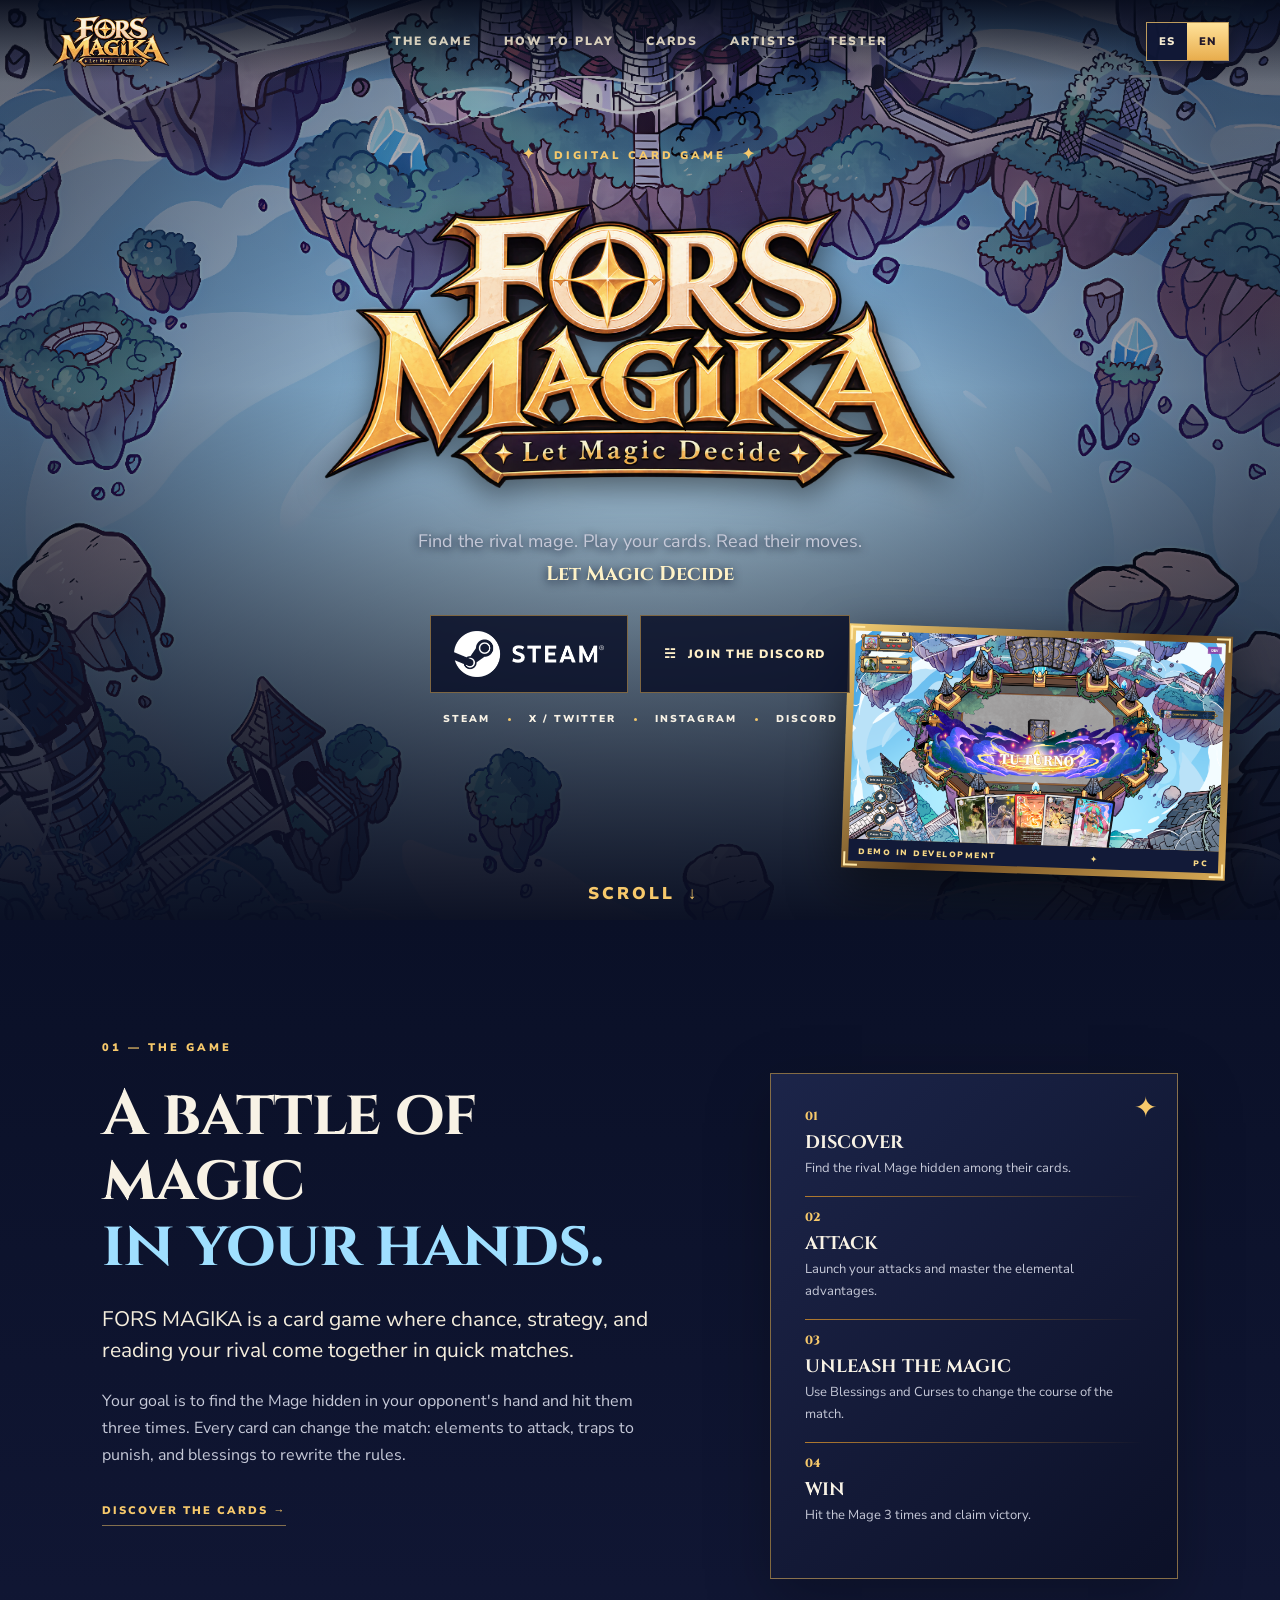
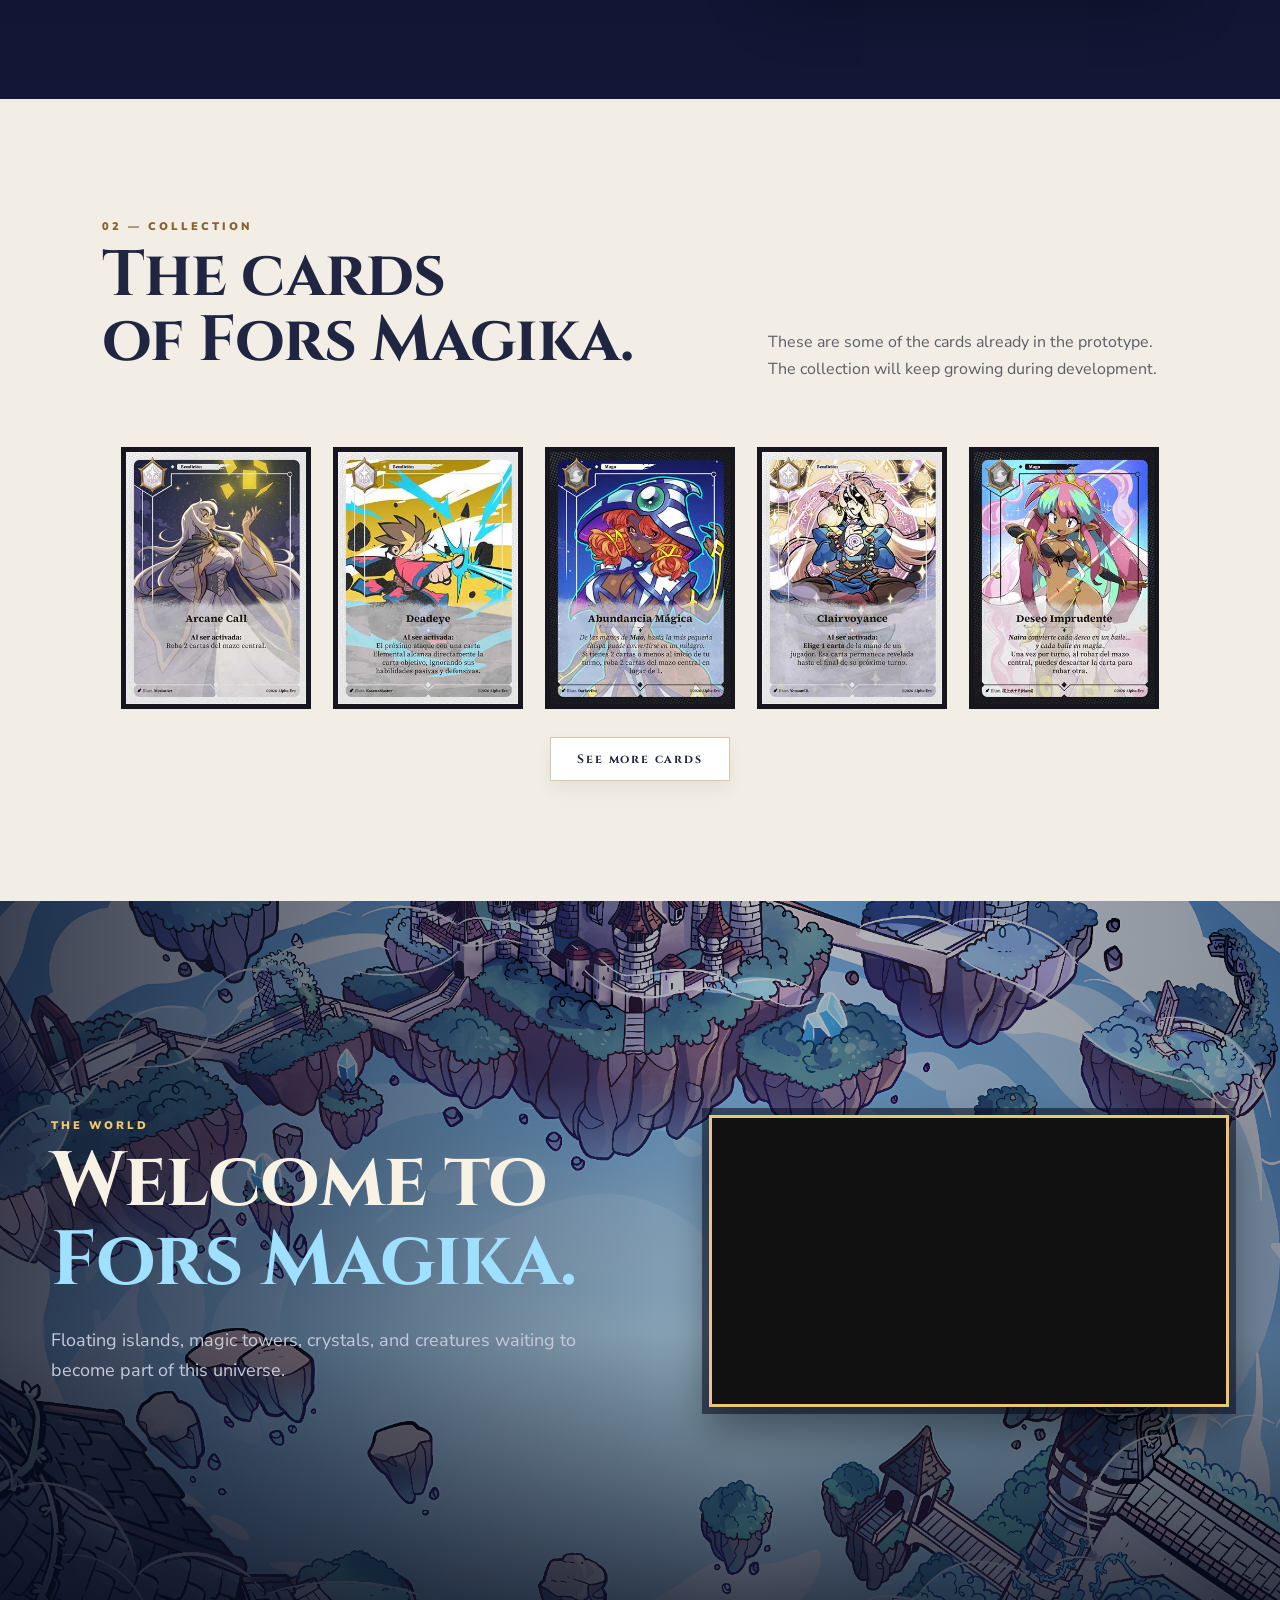
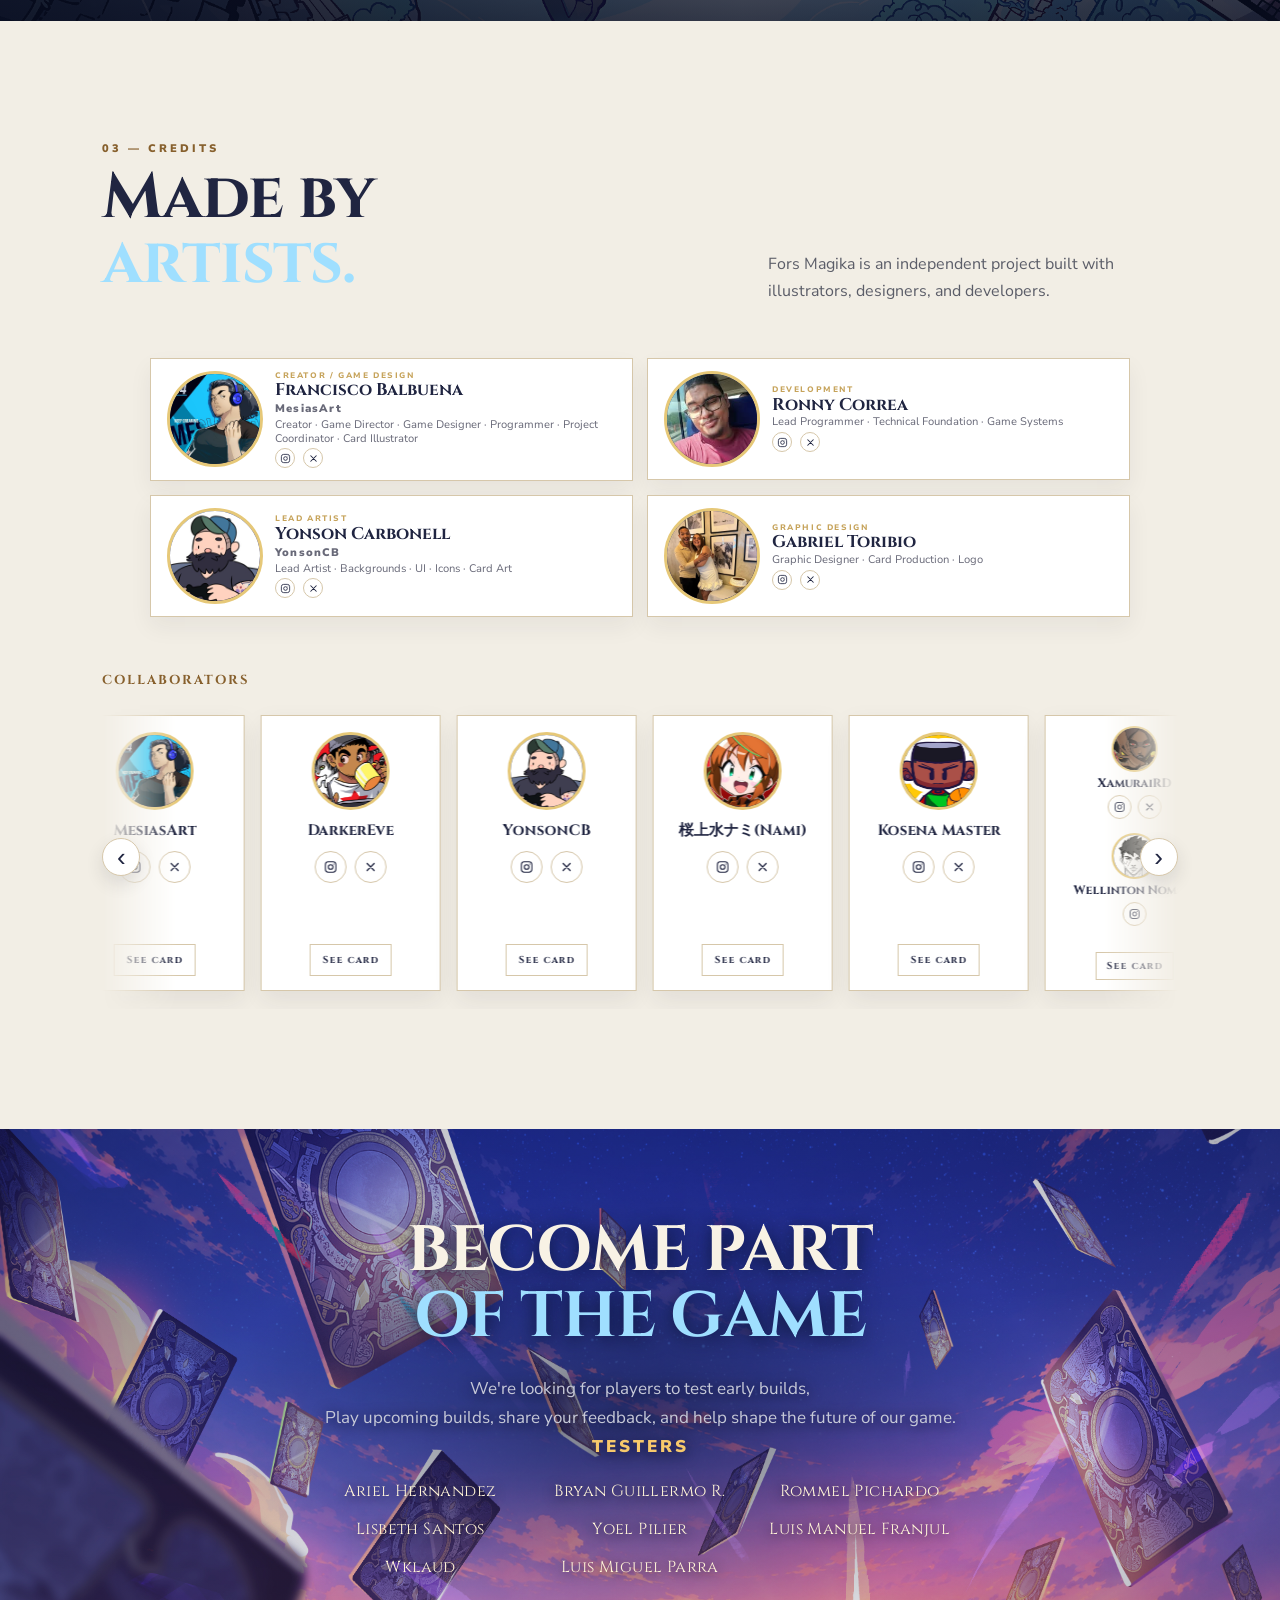
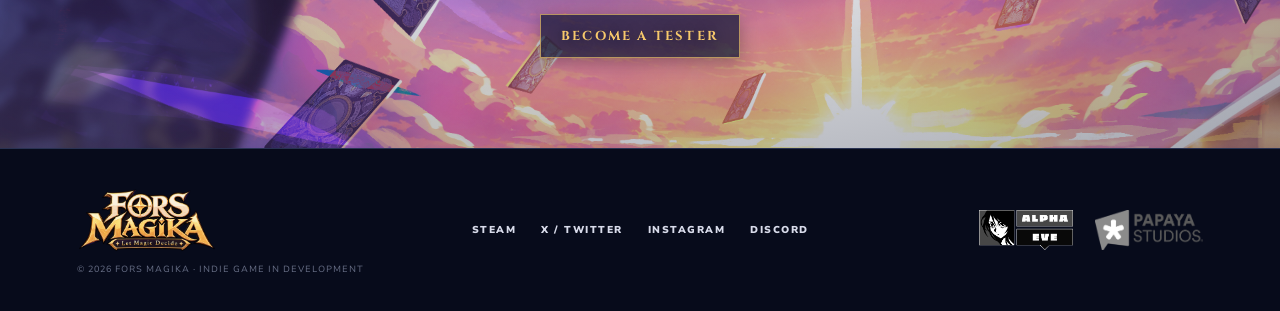
==== commit 71d513a6: "Update official Fors Magika social and Discord links" ====
--- a/index.html
+++ b/index.html
@@ -44,18 +44,18 @@
           <a class="btn btn-dark btn-steam" href="https://store.steampowered.com/app/5470570/Fors_Magika" target="_blank" rel="noreferrer" aria-label="Ver en Steam" data-i18n-aria="hero.steam">
             <img src="assets/steam-logo.png" alt="Steam">
           </a>
-          <a class="btn btn-dark" href="TU_LINK_DISCORD" target="_blank" rel="noreferrer">
+          <a class="btn btn-dark" href="https://discord.gg/j2uTEAsWHy" target="_blank" rel="noreferrer">
             <span class="btn-icon">☵</span> <span data-i18n="hero.discord">UNIRME AL DISCORD</span>
           </a>
         </div>
         <div class="social-row">
           <a href="https://store.steampowered.com/app/5470570/Fors_Magika" target="_blank" rel="noreferrer">STEAM</a>
           <i></i>
-          <a href="https://x.com/magikaleatcg" target="_blank" rel="noreferrer">X / TWITTER</a>
+          <a href="https://x.com/forsmagika" target="_blank" rel="noreferrer">X / TWITTER</a>
           <i></i>
-          <a href="https://www.instagram.com/magikalea.tcg/" target="_blank" rel="noreferrer">INSTAGRAM</a>
+          <a href="https://www.instagram.com/forsmagika/" target="_blank" rel="noreferrer">INSTAGRAM</a>
           <i></i>
-          <a href="TU_LINK_DISCORD" target="_blank" rel="noreferrer">DISCORD</a>
+          <a href="https://discord.gg/j2uTEAsWHy" target="_blank" rel="noreferrer">DISCORD</a>
         </div>
       </div>
 
@@ -160,7 +160,7 @@
         <p class="community-body" data-i18n="community.body">Juega las próximas versiones, comparte tu opinión y ayuda a dar forma al futuro del juego.</p>
         <p class="tester-kicker" data-i18n="community.testers" hidden>TESTERS</p>
         <ul class="tester-list" id="tester-list" hidden></ul>
-        <a class="tester-cta" href="https://www.instagram.com/magikalea.tcg/" target="_blank" rel="noreferrer" data-i18n="community.become">BECOME A TESTER</a>
+        <a class="tester-cta" href="https://www.instagram.com/forsmagika/" target="_blank" rel="noreferrer" data-i18n="community.become">BECOME A TESTER</a>
       </div>
     </section>
   </main>
@@ -172,9 +172,9 @@
     </div>
     <div class="footer-links">
       <a href="https://store.steampowered.com/app/5470570/Fors_Magika">STEAM</a>
-      <a href="https://x.com/magikaleatcg" target="_blank" rel="noreferrer">X / TWITTER</a>
-      <a href="https://www.instagram.com/magikalea.tcg/" target="_blank" rel="noreferrer">INSTAGRAM</a>
-      <a href="TU_LINK_DISCORD">DISCORD</a>
+      <a href="https://x.com/forsmagika" target="_blank" rel="noreferrer">X / TWITTER</a>
+      <a href="https://www.instagram.com/forsmagika/" target="_blank" rel="noreferrer">INSTAGRAM</a>
+      <a href="https://discord.gg/j2uTEAsWHy">DISCORD</a>
     </div>
     <div class="footer-partners">
       <a href="https://alphaeve.net/" target="_blank" rel="noopener noreferrer"><img src="assets/alpha eve logo.png" alt="Alpha Eve"></a>
--- a/styles.css
+++ b/styles.css
@@ -230,7 +230,30 @@
 body:not(.catalog-page) .nav-links{position:absolute;left:50%;transform:translateX(-50%);margin:0}
 .btn-steam img{display:block;width:150px;height:auto;filter:brightness(0) invert(1)}
 
-.how-to{background:#0a1027;color:#f8f2e5;scroll-margin-top:30px}.guide-wrap{max-width:1120px;margin:auto}.guide-hero{padding:40px 25px;text-align:center;background:#111a3b;border-radius:18px}.guide-hero h2{font-size:clamp(30px,4vw,48px);margin:12px 0 16px}.guide-hero p{max-width:720px;margin:0 auto 22px;line-height:1.7}.guide-actions{display:flex;justify-content:center;gap:12px;flex-wrap:wrap}.guide-actions .btn{border-radius:30px}.guide-block{padding:36px 0;border-bottom:1px solid #293252;scroll-margin-top:20px}.guide-block:last-child{border:0;padding-bottom:0}.guide-block h3{font-size:24px;margin:18px 0 12px}.guide-block p{line-height:1.7;color:#d8dbea}.guide-hand{display:grid;grid-template-columns:repeat(5,1fr);gap:12px;max-width:820px;margin:25px auto 12px}.guide-hand>div{aspect-ratio:5/7;border:1px solid #867248;border-radius:8px;background:#1d254a;display:flex;flex-direction:column;align-items:center;justify-content:center;font:700 24px Cinzel,serif}.guide-hand .guide-mage{background:#29385c;color:var(--gold)}.guide-mage img{width:70%;height:auto}.guide-hearts{text-align:center;color:#ff788d;font-size:30px;letter-spacing:8px}.guide-types{display:grid;grid-template-columns:repeat(3,1fr);gap:14px;margin-top:20px}.guide-type{background:#111a3b;padding:24px 16px;text-align:center;border-radius:12px}.guide-type:first-child{grid-column:1/-1}.guide-type-icons{display:flex;justify-content:center;gap:16px;flex-wrap:wrap}.guide-type-icons img{width:clamp(48px,8vw,80px);height:auto;object-fit:contain}.guide-type h4{font-size:18px;margin:16px 0 8px}.guide-type p{margin:0;font-size:14px}.guide-cycle{background:#111a3b;border-radius:16px;padding:20px;margin-top:20px}.guide-wheel{position:relative;width:min(100%,650px);aspect-ratio:600/540;margin:auto}.guide-wheel svg{width:100%;height:100%;position:absolute;inset:0}.guide-element{position:absolute;transform:translate(-50%,-50%);width:23%;display:flex;align-items:center;flex-direction:column;gap:4px;font-weight:900;font-size:clamp(10px,2vw,17px)}.guide-element img{width:82%;height:auto;filter:drop-shadow(0 6px 10px #080d20)}.guide-cycle>p{text-align:center;font-size:14px;max-width:760px;margin:10px auto}.guide-steps{display:grid;grid-template-columns:repeat(2,minmax(0,1fr));gap:24px;margin:24px 0}.guide-step{margin:0;background:#111a3b;border-radius:12px;overflow:hidden}.guide-step:first-child{grid-column:1/-1}.guide-step>img{display:block;width:100%;height:auto}.guide-step figcaption{display:flex;gap:16px;padding:20px}.guide-step-number{color:var(--gold);font:700 25px Cinzel,serif}.guide-step h4{margin:0 0 8px;font-size:18px}.guide-step p{margin:0;font-size:14px}@media(max-width:600px){.guide-hero{padding:28px 16px}.guide-types{grid-template-columns:1fr}.guide-type:first-child{grid-column:auto}.guide-hand{gap:6px}.guide-hand>div{font-size:16px}.guide-block h3{font-size:21px}.guide-cycle{padding:12px 4px}.guide-cycle>p{padding:0 10px}.guide-steps{grid-template-columns:1fr}.guide-step:first-child{grid-column:auto}.guide-type-icons{gap:8px}}
+.how-to{background:#0a1027;color:#f8f2e5;scroll-margin-top:30px}.guide-wrap{max-width:1120px;margin:auto}.guide-hero{padding:40px 25px;text-align:center;background:#111a3b;border-radius:18px}.guide-hero h2{font-size:clamp(30px,4vw,48px);margin:12px 0 16px}.guide-hero p{max-width:720px;margin:0 auto 22px;line-height:1.7}.guide-actions{display:flex;justify-content:center;gap:12px;flex-wrap:wrap}.guide-actions .btn{border-radius:0;text-transform:uppercase;min-height:64px;min-width:210px}.guide-block{padding:36px 0;border-bottom:1px solid #293252;scroll-margin-top:20px}.guide-block:last-child{border:0;padding-bottom:0}.guide-block h3{font-size:24px;margin:18px 0 12px}.guide-block p{line-height:1.7;color:#d8dbea}.guide-hand{display:grid;grid-template-columns:repeat(5,1fr);gap:12px;max-width:820px;margin:25px auto 12px}.guide-hand>div{aspect-ratio:5/7;border:1px solid #867248;border-radius:8px;background:#1d254a;display:flex;flex-direction:column;align-items:center;justify-content:center;font:700 24px Cinzel,serif}.guide-hand .guide-mage{background:#29385c;color:var(--gold)}.guide-mage img{width:70%;height:auto}.guide-hearts{text-align:center;color:#ff788d;font-size:30px;letter-spacing:8px}.guide-types{display:grid;grid-template-columns:repeat(3,1fr);gap:14px;margin-top:20px}.guide-type{background:#111a3b;padding:24px 16px;text-align:center;border-radius:12px}.guide-type:first-child{grid-column:1/-1}.guide-type-icons{display:flex;justify-content:center;gap:16px;flex-wrap:wrap}.guide-type-icons img{width:clamp(48px,8vw,80px);height:auto;object-fit:contain}.guide-type h4{font-size:18px;margin:16px 0 8px}.guide-type p{margin:0;font-size:14px}.guide-cycle{background:#111a3b;border-radius:16px;padding:20px;margin-top:20px}.guide-wheel{position:relative;width:min(100%,650px);aspect-ratio:600/540;margin:auto}.guide-wheel svg{width:100%;height:100%;position:absolute;inset:0}.guide-element{position:absolute;transform:translate(-50%,-50%);width:23%;display:flex;align-items:center;flex-direction:column;gap:4px;font-weight:900;font-size:clamp(10px,2vw,17px)}.guide-element img{width:82%;height:auto;filter:drop-shadow(0 6px 10px #080d20)}.guide-cycle>p{text-align:center;font-size:14px;max-width:760px;margin:10px auto}.guide-steps{display:grid;grid-template-columns:repeat(2,minmax(0,1fr));gap:24px;margin:24px 0}.guide-step{margin:0;background:#111a3b;border-radius:12px;overflow:hidden}.guide-step:first-child{grid-column:1/-1}.guide-step>img{display:block;width:100%;height:auto}.guide-step figcaption{display:flex;gap:16px;padding:20px}.guide-step-number{color:var(--gold);font:700 25px Cinzel,serif}.guide-step h4{margin:0 0 8px;font-size:18px}.guide-step p{margin:0;font-size:14px}@media(max-width:600px){.guide-hero{padding:28px 16px}.guide-types{grid-template-columns:1fr}.guide-type:first-child{grid-column:auto}.guide-hand{gap:6px}.guide-hand>div{font-size:16px}.guide-block h3{font-size:21px}.guide-cycle{padding:12px 4px}.guide-cycle>p{padding:0 10px}.guide-steps{grid-template-columns:1fr}.guide-step:first-child{grid-column:auto}.guide-type-icons{gap:8px}}
 .guide-page{background:#0a1027}.guide-page .how-to{background:linear-gradient(#0a1027,#111735)}.guide-hero,.guide-type,.guide-cycle,.guide-step{border:1px solid rgba(226,177,83,.35)}
 @media(min-width:901px) and (max-width:1150px){.nav-links{gap:18px;font-size:10px;letter-spacing:1px}}
 @media(max-width:900px){.nav-links{display:flex;gap:0;margin-left:auto;margin-right:20px}.nav-links>a:not(.nav-how),.nav-links>.nav-drop{display:none}body:not(.catalog-page) .nav-links{left:auto;right:100px;transform:none}.nav-how{font-size:9px;letter-spacing:1px;white-space:nowrap}}
+
+/* Guide: scenery and alternating sections in the site palette. */
+.guide-page .how-to{padding-top:55px;background:linear-gradient(180deg,#080d20,#111a3b 45%,#080d20)}
+.guide-hero{position:relative;isolation:isolate;overflow:hidden;padding:65px 30px;background:linear-gradient(rgba(8,13,32,.68),rgba(8,13,32,.88)),url("assets/world-bg.png") center 42%/cover;box-shadow:0 16px 45px #05091666}
+.guide-page .guide-block{position:relative;margin-top:28px;padding:38px 30px;border:1px solid #293252;border-radius:16px;background:linear-gradient(135deg,#1d254af0,#0b1027f0)}
+.guide-page #guide-objective{background:linear-gradient(rgba(8,13,32,.8),rgba(8,13,32,.94)),url("assets/Fondo_Inicio.jpg") center/cover}
+.guide-page .guide-block:nth-of-type(2){background:#f2eee5;color:#202541;border-color:#d6c7aa}
+.guide-page .guide-block:nth-of-type(2) .section-kicker{color:#87602d}
+.guide-page .guide-block:nth-of-type(2) .guide-type{background:#fffaf0;color:#202541;border-color:#d6c7aa;box-shadow:0 8px 24px #21172a0d}
+.guide-page .guide-block:nth-of-type(2) p{color:#5b5d68}
+.guide-page .guide-block:nth-of-type(3){background:linear-gradient(rgba(8,13,32,.86),rgba(17,26,59,.94)),url("assets/world-bg.png") center/cover}
+.guide-page .guide-cycle{background:rgba(8,13,32,.6)}
+.guide-hand.guide-hand-cards{grid-template-columns:repeat(6,minmax(0,1fr));max-width:100%;gap:12px;align-items:center;padding:18px 0}
+.guide-hand-cards>div{background:transparent;border:0;aspect-ratio:340/476;border-radius:5px;box-shadow:0 8px 20px #0008}
+.guide-hand-cards>div>img{display:block;width:100%;height:auto;border-radius:5px;transition:transform .2s}
+.guide-hand-cards>div>img:hover{transform:translateY(-6px)}
+.guide-hand-cards .guide-mage{outline:2px solid var(--gold);outline-offset:4px;box-shadow:0 0 25px #f7c96b55;transform:translateY(-10px)}
+@media(max-width:600px){.guide-page .guide-block{padding:28px 16px}.guide-hero{padding:40px 20px}.guide-hand.guide-hand-cards{grid-template-columns:repeat(3,minmax(0,1fr));gap:18px 12px}.guide-hand-cards .guide-mage{transform:none}.guide-page .brand{width:80px}.guide-page .nav-links{margin-right:10px}}
+.guide-hand.guide-hand-cards{padding-bottom:60px}
+.guide-hand-cards .guide-mage{position:relative}
+.guide-hand-cards .guide-mage>.guide-hearts-image{position:absolute;top:calc(100% + 16px);left:50%;transform:translateX(-50%);width:100%;height:auto;border-radius:0;pointer-events:none}
+@media(max-width:600px){.guide-hand.guide-hand-cards{row-gap:60px;padding-bottom:18px}}
+.guide-strategy h4{margin:28px 0 16px;color:var(--gold);font-size:19px}.guide-strategy-tips{display:grid;gap:16px;padding-left:24px;line-height:1.8;color:#d8dbea}.guide-strategy-tips li{padding-left:6px}.guide-strategy-tips li::marker{color:var(--gold)}.guide-strategy>p:last-child{margin-top:28px;padding:18px 22px;border-left:3px solid var(--gold);background:rgba(247,201,107,.07);color:#fff4d7;font-weight:800}
